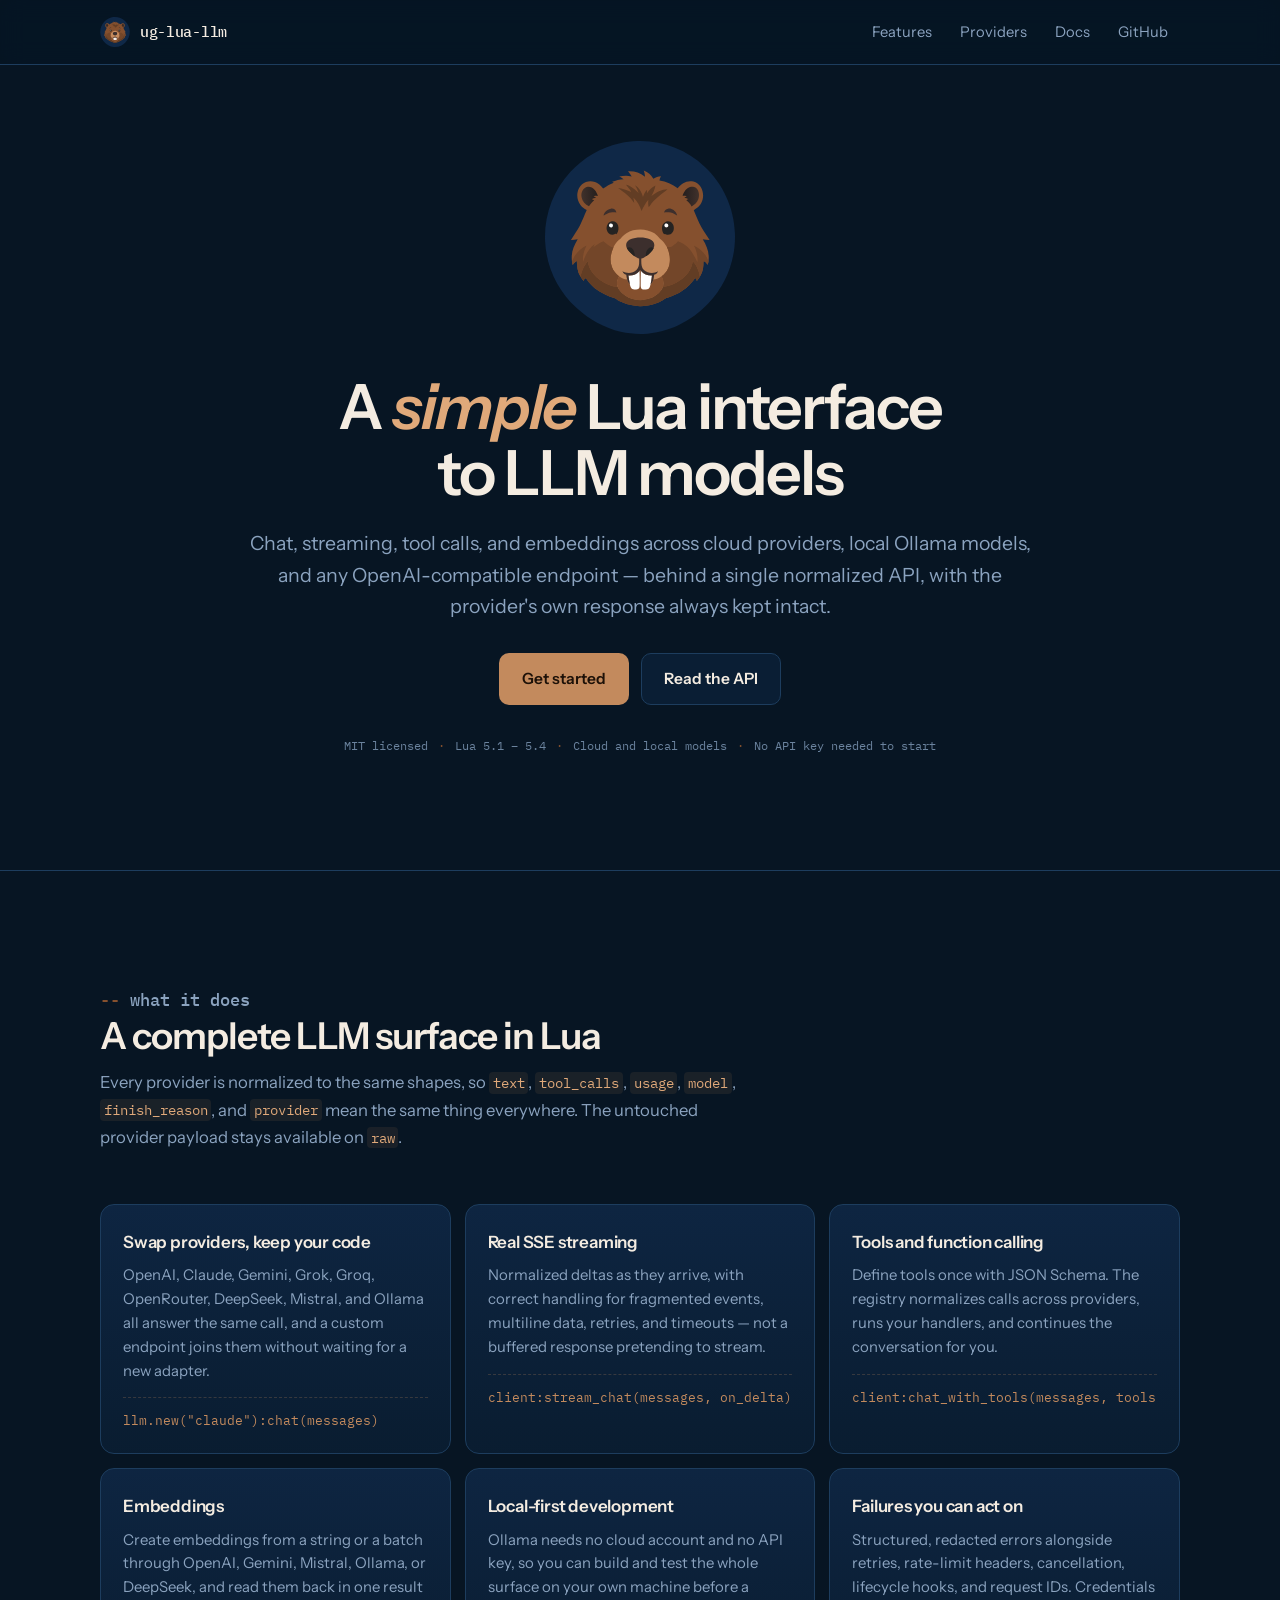
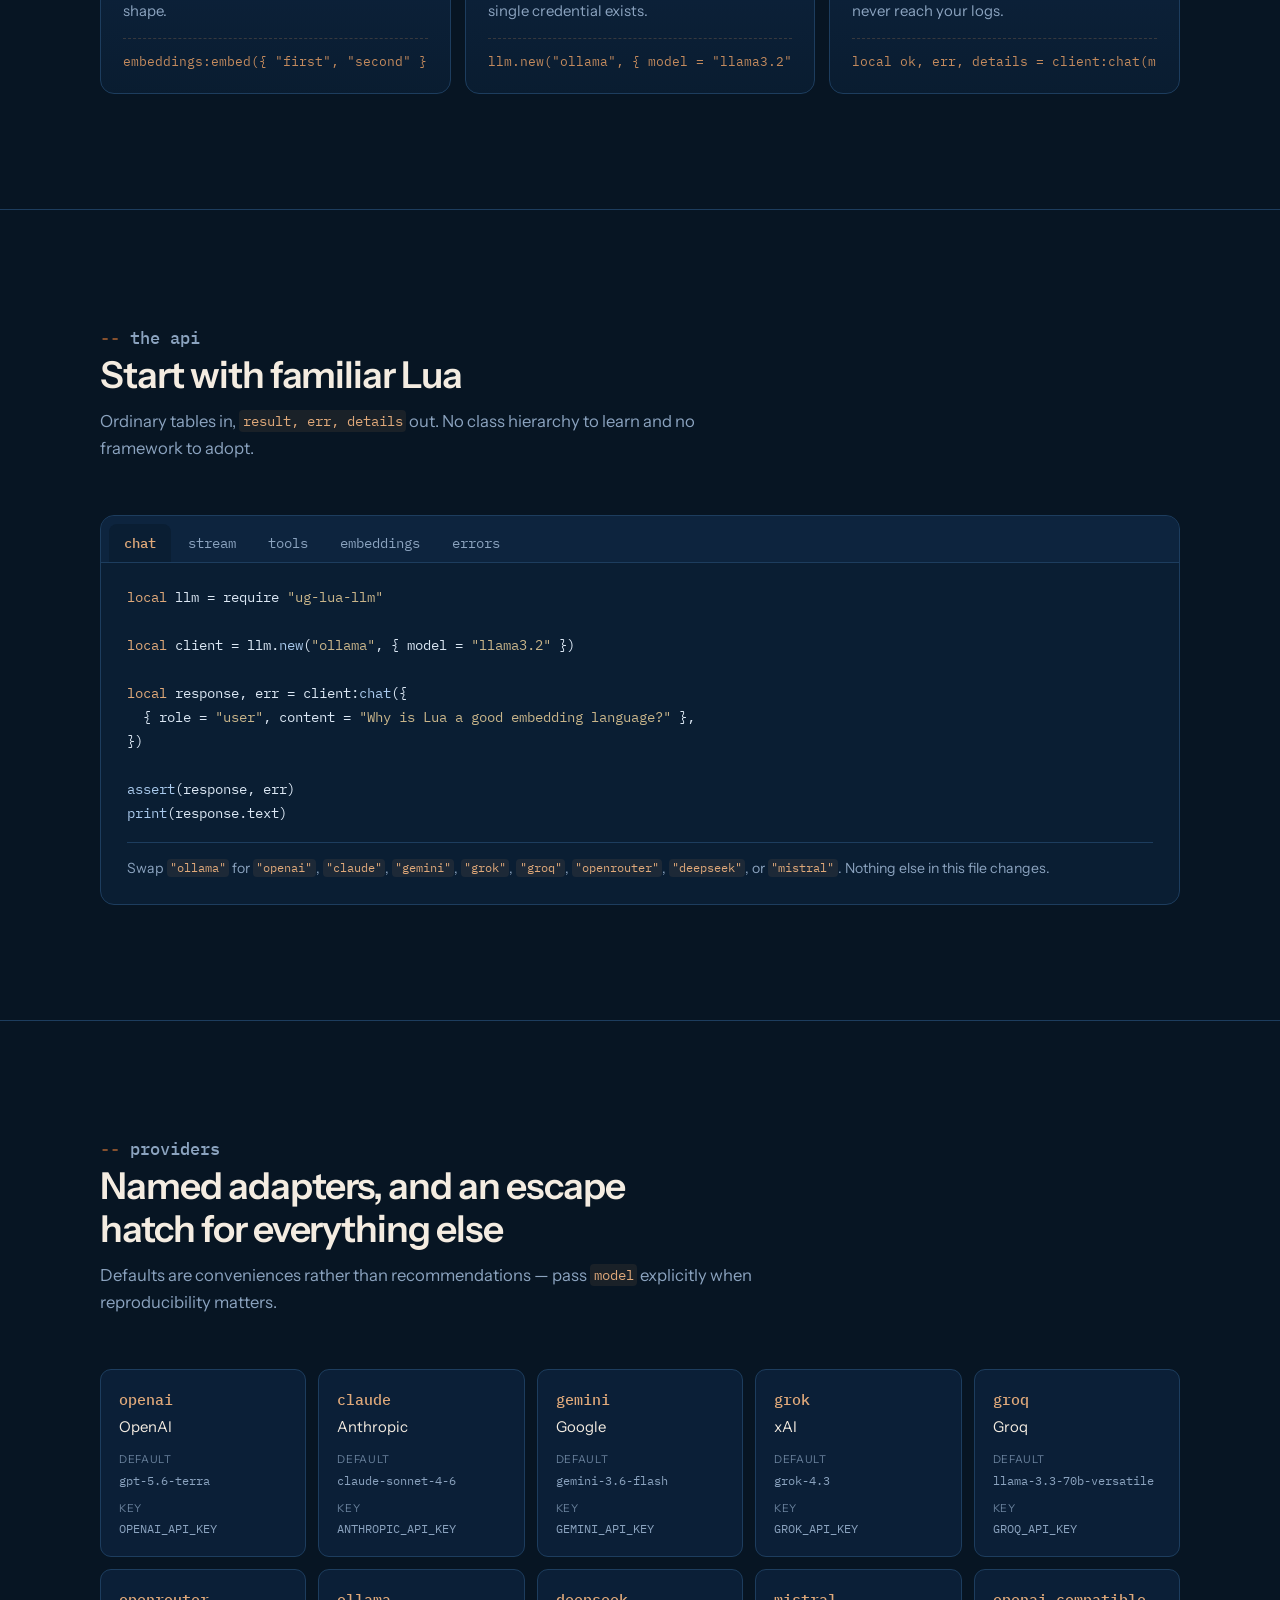
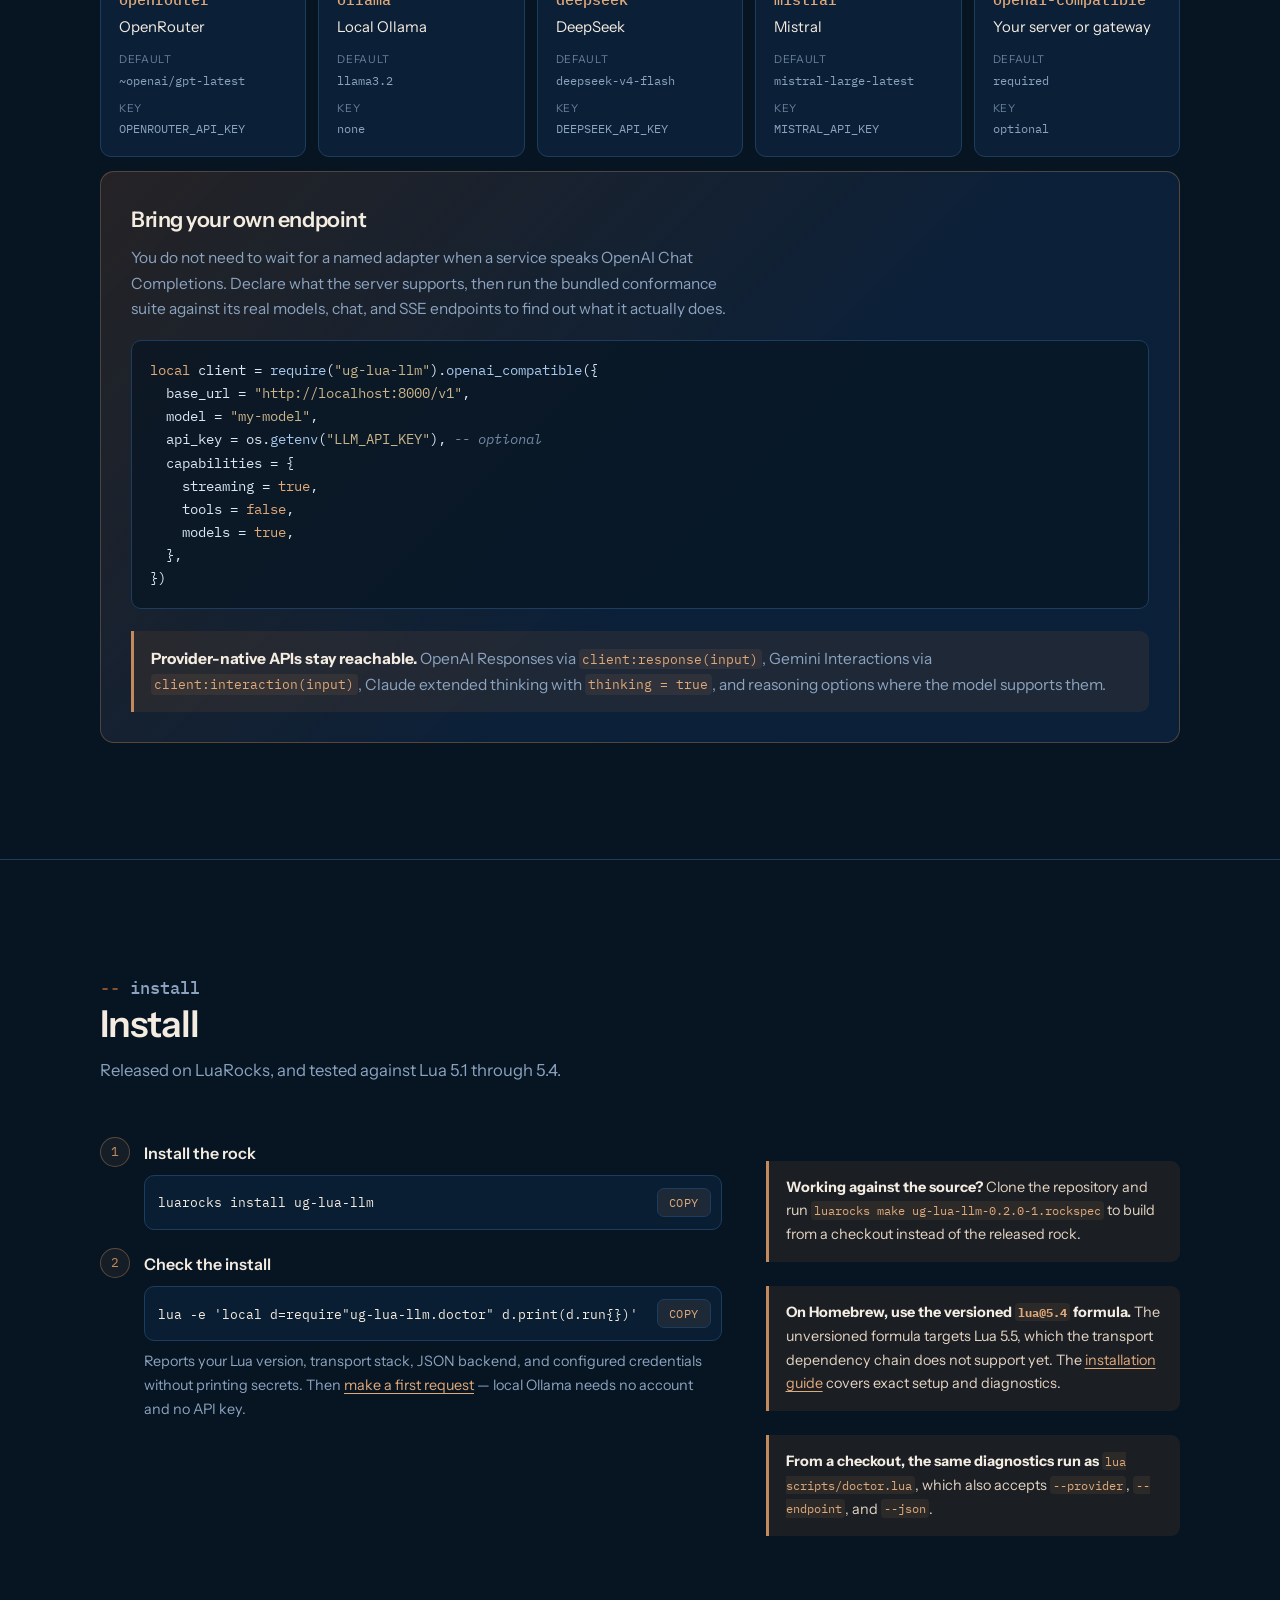
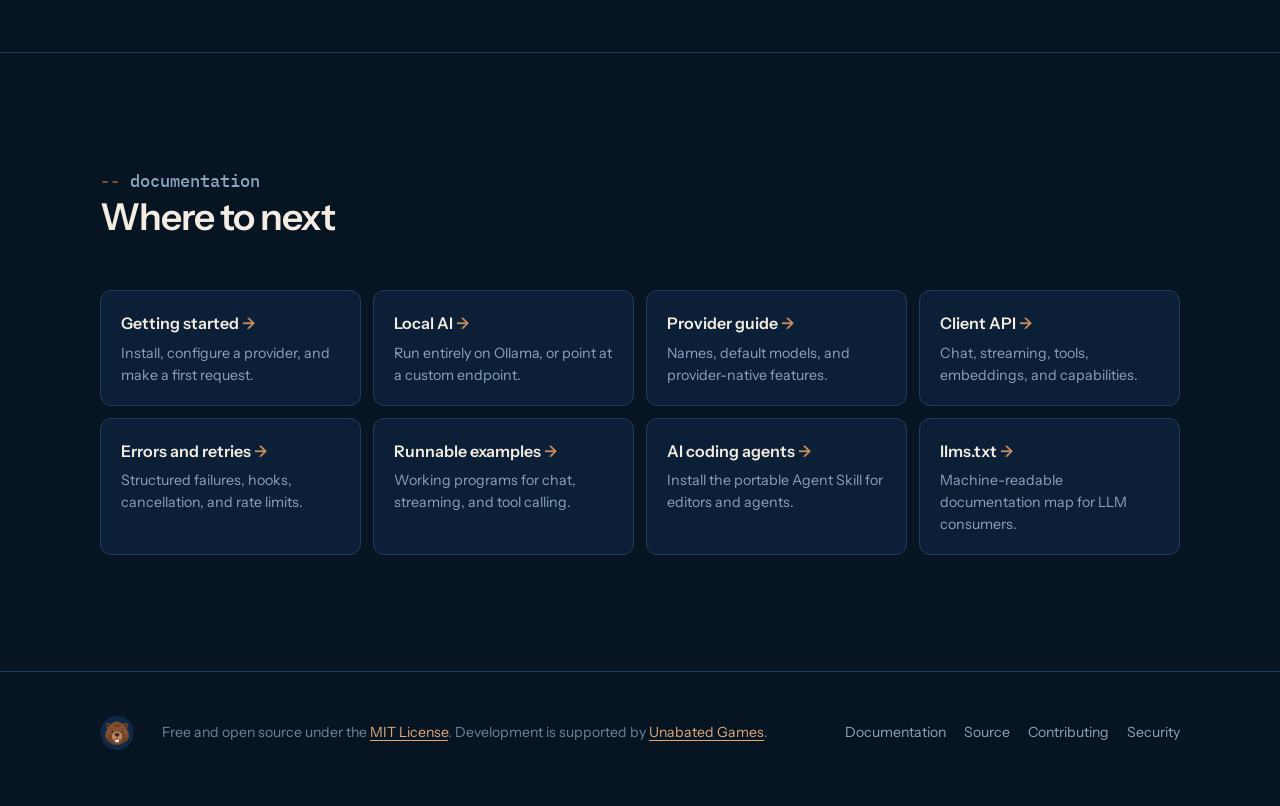
==== site/index.html @ ec4fda40 "Add normalized reasoning control and structured output Two things previously required knowing each p" ====
<!doctype html>
<html lang="en">
  <head>
    <meta charset="utf-8" />
    <meta name="viewport" content="width=device-width, initial-scale=1" />
    <title>ug-lua-llm — a simple Lua interface to LLM models</title>
    <meta
      name="description"
      content="A unified Lua 5.1–5.4 client for cloud LLM APIs, local Ollama models, and any OpenAI-compatible endpoint. Chat, streaming, tools, and embeddings behind one normalized API."
    />
    <meta name="theme-color" content="#071523" />
    <meta name="color-scheme" content="dark" />

    <link rel="icon" href="assets/favicon.svg" type="image/svg+xml" />
    <link rel="alternate icon" href="assets/favicon.ico" sizes="32x32 16x16" />
    <link rel="apple-touch-icon" href="assets/apple-touch-icon.png" />

    <meta property="og:type" content="website" />
    <meta property="og:title" content="ug-lua-llm — a simple Lua interface to LLM models" />
    <meta
      property="og:description"
      content="Chat, streaming, tools, and embeddings across cloud providers, local Ollama, and any OpenAI-compatible endpoint. Lua 5.1–5.4, MIT licensed."
    />
    <meta property="og:url" content="https://unabated-games.github.io/ug-lua-llm/" />
    <meta property="og:image" content="https://unabated-games.github.io/ug-lua-llm/assets/og-image.png" />
    <meta name="twitter:card" content="summary_large_image" />

    <script>
      // The documentation used to live at the site root, where pages were
      // addressed as #/docs/getting-started.md. They now live under /docs/,
      // which is also Docsify's basePath, so the old /docs prefix has to come
      // off the route as it moves. Runs before first paint.
      (function () {
        var hash = location.hash;
        if (hash.slice(0, 2) === "#/") {
          location.replace("docs/" + hash.replace(/^#\/docs\//, "#/"));
        }
      })();
    </script>

    <link rel="preconnect" href="https://fonts.googleapis.com" />
    <link rel="preconnect" href="https://fonts.gstatic.com" crossorigin />
    <link
      rel="stylesheet"
      href="https://fonts.googleapis.com/css2?family=IBM+Plex+Mono:wght@400;500&family=Instrument+Sans:ital,wght@0,400..700;1,400..600&display=swap"
    />
    <link rel="stylesheet" href="assets/base.css" />
    <link rel="stylesheet" href="assets/site.css" />
    <noscript>
      <style>
        .tabs { display: none; }
        .panel[hidden] { display: block; }
        .panel + .panel { border-top: 1px solid var(--line); }
      </style>
    </noscript>
  </head>
  <body>
    <a class="skip" href="#main">Skip to content</a>

    <header class="masthead">
      <div class="shell">
        <a class="wordmark" href="./">
          <img src="assets/llm-beaver.svg" alt="" width="30" height="30" />
          ug-lua-llm
        </a>
        <nav class="topnav" aria-label="Primary">
          <a class="desk-only" href="#capabilities">Features</a>
          <a class="desk-only" href="#providers">Providers</a>
          <a href="docs/#/getting-started">Docs</a>
          <a href="https://github.com/unabated-games/ug-lua-llm">GitHub</a>
        </nav>
      </div>
    </header>

    <main id="main">
      <section class="hero">
        <div class="shell">
          <img
            class="mascot"
            src="assets/llm-beaver.svg"
            alt="The ug-lua-llm beaver mascot"
            width="190"
            height="190"
            fetchpriority="high"
          />

          <h1>A <em>simple</em> Lua interface to LLM models</h1>

          <p class="lede">
            Chat, streaming, tool calls, and embeddings across cloud providers,
            local Ollama models, and any OpenAI-compatible endpoint — behind a
            single normalized API, with the provider's own response always
            kept intact.
          </p>

          <div class="cta-row">
            <a class="btn btn-solid" href="docs/#/getting-started">Get started</a>
            <a class="btn btn-ghost" href="docs/#/reference/client">Read the API</a>
          </div>

          <ul class="badges">
            <li>MIT licensed</li>
            <li>Lua 5.1 – 5.4</li>
            <li>Cloud and local models</li>
            <li>No API key needed to start</li>
          </ul>
        </div>
      </section>

      <section class="bay" id="capabilities">
        <div class="shell">
          <div class="bay-head">
            <p class="eyebrow">what it does</p>
            <h2>A complete LLM surface in Lua</h2>
            <p>
              Every provider is normalized to the same shapes, so
              <code>text</code>, <code>tool_calls</code>, <code>usage</code>,
              <code>model</code>, <code>finish_reason</code>, and
              <code>provider</code> mean the same thing everywhere. The
              untouched provider payload stays available on <code>raw</code>.
            </p>
          </div>

          <div class="caps">
            <article class="cap">
              <h3>Swap providers, keep your code</h3>
              <p>
                OpenAI, Claude, Gemini, Grok, Groq, OpenRouter, DeepSeek,
                Mistral, and Ollama all answer the same call, and a custom
                endpoint joins them without waiting for a new adapter.
              </p>
              <code class="sig">llm.new("claude"):chat(messages)</code>
            </article>

            <article class="cap">
              <h3>Real SSE streaming</h3>
              <p>
                Normalized deltas as they arrive, with correct handling for
                fragmented events, multiline data, retries, and timeouts — not
                a buffered response pretending to stream.
              </p>
              <code class="sig">client:stream_chat(messages, on_delta)</code>
            </article>

            <article class="cap">
              <h3>Tools and function calling</h3>
              <p>
                Define tools once with JSON Schema. The registry normalizes
                calls across providers, runs your handlers, and continues the
                conversation for you.
              </p>
              <code class="sig">client:chat_with_tools(messages, tools)</code>
            </article>

            <article class="cap">
              <h3>Embeddings</h3>
              <p>
                Create embeddings from a string or a batch through OpenAI,
                Gemini, Mistral, Ollama, or DeepSeek, and read them back in one
                result shape.
              </p>
              <code class="sig">embeddings:embed({ "first", "second" })</code>
            </article>

            <article class="cap">
              <h3>Local-first development</h3>
              <p>
                Ollama needs no cloud account and no API key, so you can build
                and test the whole surface on your own machine before a single
                credential exists.
              </p>
              <code class="sig">llm.new("ollama", { model = "llama3.2" })</code>
            </article>

            <article class="cap">
              <h3>Failures you can act on</h3>
              <p>
                Structured, redacted errors alongside retries, rate-limit
                headers, cancellation, lifecycle hooks, and request IDs.
                Credentials never reach your logs.
              </p>
              <code class="sig">local ok, err, details = client:chat(m)</code>
            </article>
          </div>
        </div>
      </section>

      <section class="bay" id="api">
        <div class="shell">
          <div class="bay-head">
            <p class="eyebrow">the api</p>
            <h2>Start with familiar Lua</h2>
            <p>
              Ordinary tables in, <code>result, err, details</code> out. No
              class hierarchy to learn and no framework to adopt.
            </p>
          </div>

          <div class="pane">
            <div class="tabs" role="tablist" aria-label="API examples">
              <button class="tab" role="tab" id="tab-chat" aria-controls="panel-chat" aria-selected="true">chat</button>
              <button class="tab" role="tab" id="tab-stream" aria-controls="panel-stream" aria-selected="false" tabindex="-1">stream</button>
              <button class="tab" role="tab" id="tab-tools" aria-controls="panel-tools" aria-selected="false" tabindex="-1">tools</button>
              <button class="tab" role="tab" id="tab-embed" aria-controls="panel-embed" aria-selected="false" tabindex="-1">embeddings</button>
              <button class="tab" role="tab" id="tab-errors" aria-controls="panel-errors" aria-selected="false" tabindex="-1">errors</button>
            </div>

            <div class="panel" role="tabpanel" id="panel-chat" aria-labelledby="tab-chat" tabindex="0">
<pre data-lua>local llm = require "ug-lua-llm"

local client = llm.new("ollama", { model = "llama3.2" })

local response, err = client:chat({
  { role = "user", content = "Why is Lua a good embedding language?" },
})

assert(response, err)
print(response.text)</pre>
              <p class="panel-note">
                Swap <code>"ollama"</code> for <code>"openai"</code>,
                <code>"claude"</code>, <code>"gemini"</code>,
                <code>"grok"</code>, <code>"groq"</code>,
                <code>"openrouter"</code>, <code>"deepseek"</code>, or
                <code>"mistral"</code>. Nothing else in this file changes.
              </p>
            </div>

            <div class="panel" role="tabpanel" id="panel-stream" aria-labelledby="tab-stream" tabindex="0" hidden>
<pre data-lua>local client = llm.new("claude", {
  api_key = os.getenv("ANTHROPIC_API_KEY"),
})

local ok, err = client:stream_chat(messages, function(delta, full)
  io.write(delta.content or delta.text or "")
  io.flush()
end)</pre>
              <p class="panel-note">
                Deltas normalize <code>content</code>, <code>text</code>,
                <code>tool_calls</code>, <code>finish_reason</code>,
                <code>provider</code>, and <code>raw</code>. Streaming falls
                back to a regular request when a server has no working SSE.
              </p>
            </div>

            <div class="panel" role="tabpanel" id="panel-tools" aria-labelledby="tab-tools" tabindex="0" hidden>
<pre data-lua>local tools = {{
  name = "get_weather",
  description = "Get weather for a location",
  parameters = {
    type = "object",
    properties = { location = { type = "string" } },
    required = { "location" },
  },
}}

local response = assert(client:chat_with_tools(messages, tools))

for _, call in ipairs(llm.Tool.parse_tool_calls(response)) do
  print(call.name, call.arguments.location)
end</pre>
              <p class="panel-note">
                Parsed calls carry <code>{ id, name, arguments, type, raw }</code>.
                Malformed JSON arguments are preserved rather than silently
                discarded, so you can decide what to do about them.
              </p>
            </div>

            <div class="panel" role="tabpanel" id="panel-embed" aria-labelledby="tab-embed" tabindex="0" hidden>
<pre data-lua>local embeddings = llm.Embeddings.new("openai", {
  api_key = os.getenv("OPENAI_API_KEY"),
})

local result = assert(embeddings:embed({ "first", "second" }))</pre>
              <p class="panel-note">
                Available for OpenAI, Gemini, Mistral, Ollama, and DeepSeek.
              </p>
            </div>

            <div class="panel" role="tabpanel" id="panel-errors" aria-labelledby="tab-errors" tabindex="0" hidden>
<pre data-lua>local response, err, details = client:chat(messages)

if not response then
  io.stderr:write(err, "\n")
  print(details.kind, details.status, details.retryable)
end</pre>
              <p class="panel-note">
                <code>details.kind</code> separates validation, transport,
                timeout, serialization, decoding, and HTTP failures.
                Credentials, tokens, and authorization headers are redacted
                before they reach you.
              </p>
            </div>
          </div>
        </div>
      </section>

      <section class="bay" id="providers">
        <div class="shell">
          <div class="bay-head">
            <p class="eyebrow">providers</p>
            <h2>Named adapters, and an escape hatch for everything else</h2>
            <p>
              Defaults are conveniences rather than recommendations — pass
              <code>model</code> explicitly when reproducibility matters.
            </p>
          </div>

          <div class="providers">
            <article class="provider">
              <span class="name">openai</span>
              <span class="service">OpenAI</span>
              <dl>
                <dt>Default</dt><dd>gpt-5.6-terra</dd>
                <dt>Key</dt><dd>OPENAI_API_KEY</dd>
              </dl>
            </article>
            <article class="provider">
              <span class="name">claude</span>
              <span class="service">Anthropic</span>
              <dl>
                <dt>Default</dt><dd>claude-sonnet-4-6</dd>
                <dt>Key</dt><dd>ANTHROPIC_API_KEY</dd>
              </dl>
            </article>
            <article class="provider">
              <span class="name">gemini</span>
              <span class="service">Google</span>
              <dl>
                <dt>Default</dt><dd>gemini-3.6-flash</dd>
                <dt>Key</dt><dd>GEMINI_API_KEY</dd>
              </dl>
            </article>
            <article class="provider">
              <span class="name">grok</span>
              <span class="service">xAI</span>
              <dl>
                <dt>Default</dt><dd>grok-4.3</dd>
                <dt>Key</dt><dd>GROK_API_KEY</dd>
              </dl>
            </article>
            <article class="provider">
              <span class="name">groq</span>
              <span class="service">Groq</span>
              <dl>
                <dt>Default</dt><dd>llama-3.3-70b-versatile</dd>
                <dt>Key</dt><dd>GROQ_API_KEY</dd>
              </dl>
            </article>
            <article class="provider">
              <span class="name">openrouter</span>
              <span class="service">OpenRouter</span>
              <dl>
                <dt>Default</dt><dd>~openai/gpt-latest</dd>
                <dt>Key</dt><dd>OPENROUTER_API_KEY</dd>
              </dl>
            </article>
            <article class="provider">
              <span class="name">ollama</span>
              <span class="service">Local Ollama</span>
              <dl>
                <dt>Default</dt><dd>llama3.2</dd>
                <dt>Key</dt><dd>none</dd>
              </dl>
            </article>
            <article class="provider">
              <span class="name">deepseek</span>
              <span class="service">DeepSeek</span>
              <dl>
                <dt>Default</dt><dd>deepseek-v4-flash</dd>
                <dt>Key</dt><dd>DEEPSEEK_API_KEY</dd>
              </dl>
            </article>
            <article class="provider">
              <span class="name">mistral</span>
              <span class="service">Mistral</span>
              <dl>
                <dt>Default</dt><dd>mistral-large-latest</dd>
                <dt>Key</dt><dd>MISTRAL_API_KEY</dd>
              </dl>
            </article>
            <article class="provider">
              <span class="name">openai-compatible</span>
              <span class="service">Your server or gateway</span>
              <dl>
                <dt>Default</dt><dd>required</dd>
                <dt>Key</dt><dd>optional</dd>
              </dl>
            </article>
          </div>

          <div class="byo">
            <h3>Bring your own endpoint</h3>
            <p>
              You do not need to wait for a named adapter when a service speaks
              OpenAI Chat Completions. Declare what the server supports, then
              run the bundled conformance suite against its real models, chat,
              and SSE endpoints to find out what it actually does.
            </p>
<pre data-lua>local client = require("ug-lua-llm").openai_compatible({
  base_url = "http://localhost:8000/v1",
  model = "my-model",
  api_key = os.getenv("LLM_API_KEY"), -- optional
  capabilities = {
    streaming = true,
    tools = false,
    models = true,
  },
})</pre>
            <p class="note">
              <strong>Provider-native APIs stay reachable.</strong> OpenAI
              Responses via <code>client:response(input)</code>, Gemini
              Interactions via <code>client:interaction(input)</code>, Claude
              extended thinking with <code>thinking = true</code>, and
              reasoning options where the model supports them.
            </p>
          </div>
        </div>
      </section>

      <section class="bay" id="install">
        <div class="shell">
          <div class="bay-head">
            <p class="eyebrow">install</p>
            <h2>Install</h2>
            <p>
              Released on LuaRocks, and tested against Lua 5.1 through 5.4.
            </p>
          </div>

          <div class="install-grid">
            <ol class="steps">
              <li>
                <div>
                  <h3>Install the rock</h3>
                  <div class="copy">
                    <code>luarocks install ug-lua-llm</code>
                    <button type="button" data-copy>Copy</button>
                  </div>
                </div>
              </li>
              <li>
                <div>
                  <h3>Check the install</h3>
                  <div class="copy">
                    <code>lua -e 'local d=require"ug-lua-llm.doctor" d.print(d.run{})'</code>
                    <button type="button" data-copy>Copy</button>
                  </div>
                  <p>
                    Reports your Lua version, transport stack, JSON backend,
                    and configured credentials without printing secrets. Then
                    <a href="docs/#/getting-started">make a first request</a> —
                    local Ollama needs no account and no API key.
                  </p>
                </div>
              </li>
            </ol>

            <div>
              <p class="note">
                <strong>Working against the source?</strong> Clone the
                repository and run
                <code>luarocks make ug-lua-llm-0.2.0-1.rockspec</code> to build
                from a checkout instead of the released rock.
              </p>
              <p class="note">
                <strong>On Homebrew, use the versioned <code>lua@5.4</code>
                formula.</strong> The unversioned formula targets Lua 5.5,
                which the transport dependency chain does not support yet. The
                <a href="docs/#/getting-started">installation guide</a> covers
                exact setup and diagnostics.
              </p>
              <p class="note">
                <strong>From a checkout, the same diagnostics run as</strong>
                <code>lua scripts/doctor.lua</code>, which also accepts
                <code>--provider</code>, <code>--endpoint</code>, and
                <code>--json</code>.
              </p>
            </div>
          </div>
        </div>
      </section>

      <section class="bay" id="docs">
        <div class="shell">
          <div class="bay-head">
            <p class="eyebrow">documentation</p>
            <h2>Where to next</h2>
          </div>

          <div class="links">
            <a class="link-card" href="docs/#/getting-started">
              <strong>Getting started</strong>
              <span>Install, configure a provider, and make a first request.</span>
            </a>
            <a class="link-card" href="docs/#/guides/local-ai">
              <strong>Local AI</strong>
              <span>Run entirely on Ollama, or point at a custom endpoint.</span>
            </a>
            <a class="link-card" href="docs/#/guides/providers">
              <strong>Provider guide</strong>
              <span>Names, default models, and provider-native features.</span>
            </a>
            <a class="link-card" href="docs/#/reference/client">
              <strong>Client API</strong>
              <span>Chat, streaming, tools, embeddings, and capabilities.</span>
            </a>
            <a class="link-card" href="docs/#/reference/errors">
              <strong>Errors and retries</strong>
              <span>Structured failures, hooks, cancellation, and rate limits.</span>
            </a>
            <a class="link-card" href="docs/#/examples">
              <strong>Runnable examples</strong>
              <span>Working programs for chat, streaming, and tool calling.</span>
            </a>
            <a class="link-card" href="docs/#/agents">
              <strong>AI coding agents</strong>
              <span>Install the portable Agent Skill for editors and agents.</span>
            </a>
            <a class="link-card" href="https://github.com/unabated-games/ug-lua-llm/blob/main/llms.txt">
              <strong>llms.txt</strong>
              <span>Machine-readable documentation map for LLM consumers.</span>
            </a>
          </div>
        </div>
      </section>
    </main>

    <footer class="footer">
      <div class="shell">
        <img src="assets/llm-beaver.svg" alt="" width="34" height="34" />
        <p>
          Free and open source under the
          <a href="https://github.com/unabated-games/ug-lua-llm/blob/main/LICENSE">MIT License</a>.
          Development is supported by
          <a href="https://www.unabated-games.com">Unabated Games</a>.
        </p>
        <nav aria-label="Footer">
          <a href="docs/#/getting-started">Documentation</a>
          <a href="https://github.com/unabated-games/ug-lua-llm">Source</a>
          <a href="https://github.com/unabated-games/ug-lua-llm/blob/main/CONTRIBUTING.md">Contributing</a>
          <a href="https://github.com/unabated-games/ug-lua-llm/blob/main/SECURITY.md">Security</a>
        </nav>
      </div>
    </footer>

    <script src="assets/site.js"></script>
  </body>
</html>
---- site/assets/base.css ----
/* Shared foundation for the landing page and the documentation shell:
   design tokens, focus behaviour, and the site header.
   Loaded before assets/site.css and assets/docs.css. */

:root {
  /* Ground is a shade deeper than the logo navy so the mascot roundel
     separates from the page instead of dissolving into it. */
  --night: #071523;
  --deep: #0a1e33;
  --surface: #0f2847; /* the logo navy, used for panels */
  --raised: #143253;
  --line: #1d3d5e;

  --cream: #f4ece1;
  --text: #cfddec;
  --muted: #8ba3bf;
  --dim: #6b839e;

  --tan: #c38a5d; /* mascot muzzle */
  --tan-lift: #e0a97a;
  --fur: #85502e;

  --sans: "Instrument Sans", ui-sans-serif, system-ui, -apple-system,
    "Segoe UI", sans-serif;
  --mono: "IBM Plex Mono", ui-monospace, SFMono-Regular, Menlo, Consolas,
    monospace;
  /* Headings share the body face, separated by weight, size and tracking
     rather than by a second family. Swap this one line to reintroduce a
     distinct display face. */
  --display: var(--sans);

  --gutter: clamp(20px, 5vw, 40px);
  --bay: clamp(64px, 9vw, 116px);
  --measure: 1160px;
  --radius: 14px;
  --masthead-h: 64px;
}

*,
*::before,
*::after {
  box-sizing: border-box;
}

html {
  -webkit-text-size-adjust: 100%;
}

img,
svg {
  max-width: 100%;
}

:focus-visible {
  outline: 2px solid var(--tan-lift);
  outline-offset: 3px;
  border-radius: 4px;
}

.shell {
  width: 100%;
  max-width: var(--measure);
  margin-inline: auto;
  padding-inline: var(--gutter);
}

.skip {
  position: absolute;
  left: -9999px;
  top: 0;
  z-index: 100;
  background: var(--tan);
  color: #22150c;
  font-weight: 600;
  padding: 10px 16px;
  border-radius: 0 0 8px 0;
  text-decoration: none;
}

.skip:focus {
  left: 0;
}

/* ---------------------------------------------------------------- header */

.masthead {
  background: rgba(7, 21, 35, 0.82);
  backdrop-filter: saturate(150%) blur(12px);
  -webkit-backdrop-filter: saturate(150%) blur(12px);
  border-bottom: 1px solid var(--line);
}

.masthead .shell {
  display: flex;
  align-items: center;
  gap: 20px;
  height: var(--masthead-h);
}

.wordmark {
  display: flex;
  align-items: center;
  gap: 10px;
  margin-right: auto;
  /* nowrap text in a shrinkable flex item overflows its box and collides with
     the nav on narrow screens. */
  flex-shrink: 0;
  font-family: var(--mono);
  font-size: 0.95rem;
  font-weight: 500;
  letter-spacing: -0.02em;
  color: var(--cream);
  text-decoration: none;
  white-space: nowrap;
}

.wordmark img {
  display: block;
  width: 30px;
  height: 30px;
}

.topnav {
  display: flex;
  align-items: center;
  gap: 4px;
}

.topnav a {
  padding: 7px 12px;
  border-radius: 8px;
  color: var(--muted);
  font-family: var(--sans);
  font-size: 0.92rem;
  text-decoration: none;
  white-space: nowrap;
}

.topnav a:hover {
  background: rgba(195, 138, 93, 0.11);
  color: var(--cream);
}

@media (max-width: 620px) {
  .topnav .desk-only {
    display: none;
  }
}

@media (prefers-reduced-motion: reduce) {
  *,
  *::before,
  *::after {
    animation-duration: 0.001ms !important;
    animation-iteration-count: 1 !important;
    transition-duration: 0.001ms !important;
    scroll-behavior: auto !important;
  }
}
---- site/assets/site.css ----
/* ug-lua-llm landing page. Requires assets/base.css for tokens and header. */

html {
  scroll-behavior: smooth;
  scroll-padding-top: 84px;
}

body {
  margin: 0;
  background: var(--night);
  color: var(--text);
  font-family: var(--sans);
  font-size: 17px;
  line-height: 1.65;
  -webkit-font-smoothing: antialiased;
  text-rendering: optimizeLegibility;
}

img,
svg {
  display: block;
}

a {
  color: var(--tan-lift);
  text-underline-offset: 3px;
  text-decoration-thickness: 1px;
}

a:hover {
  color: var(--cream);
}

.masthead {
  position: sticky;
  top: 0;
  z-index: 40;
}

/* Inline code inside prose sections. */
.bay-head code,
.note code,
.panel-note code {
  font-family: var(--mono);
  font-size: 0.86em;
  color: var(--tan-lift);
  background: rgba(195, 138, 93, 0.1);
  border-radius: 4px;
  padding: 0.1em 0.26em;
}

/* --------------------------------------------------------------- eyebrow */

/* Section labels are written as Lua comments: this is a Lua library, so the
   comment syntax is the honest label form rather than a generic kicker. */
.eyebrow {
  font-family: var(--mono);
  font-size: 0.82rem;
  font-weight: 500;
  color: var(--tan);
  margin: 0 0 14px;
  letter-spacing: 0;
}

.eyebrow::before {
  content: "-- ";
  color: var(--fur);
}

/* ------------------------------------------------------------------- hero */

.hero {
  position: relative;
  overflow: hidden;
  padding: clamp(40px, 7vw, 76px) 0 var(--bay);
  text-align: center;
  border-bottom: 1px solid var(--line);
}

.mascot {
  width: clamp(132px, 21vw, 190px);
  height: auto;
  margin: 0 auto clamp(28px, 4vw, 40px);
}

.hero h1 {
  font-family: var(--display);
  font-weight: 600;
  font-size: clamp(2.35rem, 5.9vw, 3.9rem);
  line-height: 1.06;
  letter-spacing: -0.034em;
  color: var(--cream);
  margin: 0 auto 22px;
  max-width: 22ch;
  text-wrap: balance;
}

.hero h1 em {
  font-style: italic;
  color: var(--tan-lift);
}

.lede {
  max-width: 62ch;
  margin: 0 auto 30px;
  font-size: clamp(1.03rem, 1.9vw, 1.22rem);
  line-height: 1.62;
  color: var(--muted);
  text-wrap: pretty;
}

.cta-row {
  display: flex;
  flex-wrap: wrap;
  justify-content: center;
  gap: 12px;
  margin-bottom: 30px;
}

.btn {
  display: inline-flex;
  align-items: center;
  gap: 8px;
  padding: 12px 22px;
  border-radius: 10px;
  border: 1px solid transparent;
  font-family: var(--sans);
  font-size: 0.97rem;
  font-weight: 600;
  text-decoration: none;
  transition: background 0.15s ease, border-color 0.15s ease, color 0.15s ease;
}

.btn-solid {
  background: var(--tan);
  color: #1d1108;
}

.btn-solid:hover {
  background: var(--tan-lift);
  color: #1d1108;
}

.btn-ghost {
  border-color: var(--line);
  color: var(--cream);
  background: rgba(15, 40, 71, 0.5);
}

.btn-ghost:hover {
  border-color: var(--tan);
  background: rgba(15, 40, 71, 0.9);
  color: var(--cream);
}

.badges {
  display: flex;
  flex-wrap: wrap;
  justify-content: center;
  gap: 8px 10px;
  margin: 0;
  padding: 0;
  list-style: none;
  font-family: var(--mono);
  font-size: 0.78rem;
  color: var(--dim);
}

.badges li + li::before {
  content: "·";
  margin-right: 10px;
  color: var(--fur);
}

/* -------------------------------------------------------------- sections */

.bay {
  padding: var(--bay) 0;
  border-bottom: 1px solid var(--line);
}

.bay-head {
  max-width: 60ch;
  margin-bottom: clamp(32px, 4.5vw, 52px);
}

.bay-head h2 {
  font-family: var(--display);
  font-weight: 600;
  font-size: clamp(1.72rem, 3.4vw, 2.32rem);
  line-height: 1.16;
  letter-spacing: -0.028em;
  color: var(--cream);
  margin: 0 0 12px;
  text-wrap: balance;
}

.bay-head p {
  margin: 0;
  color: var(--muted);
  font-size: 1.04rem;
  text-wrap: pretty;
}

/* ---------------------------------------------------------- capabilities */

.caps {
  display: grid;
  grid-template-columns: repeat(auto-fit, minmax(288px, 1fr));
  gap: 14px;
}

.cap {
  background: linear-gradient(180deg, rgba(15, 40, 71, 0.85), rgba(10, 30, 51, 0.85));
  border: 1px solid var(--line);
  border-radius: var(--radius);
  padding: 24px 22px 22px;
  transition: border-color 0.18s ease, transform 0.18s ease;
}

.cap:hover {
  border-color: rgba(195, 138, 93, 0.42);
  transform: translateY(-2px);
}

.cap h3 {
  font-family: var(--sans);
  font-size: 1.06rem;
  font-weight: 600;
  color: var(--cream);
  margin: 0 0 8px;
  letter-spacing: -0.012em;
}

.cap p {
  margin: 0;
  font-size: 0.93rem;
  line-height: 1.6;
  color: var(--muted);
}

.cap .sig {
  display: block;
  margin-top: 14px;
  padding-top: 13px;
  border-top: 1px dashed rgba(195, 138, 93, 0.24);
  font-family: var(--mono);
  font-size: 0.8rem;
  line-height: 1.5;
  color: var(--tan);
  overflow-x: auto;
  white-space: nowrap;
  scrollbar-width: none;
}

.cap .sig::-webkit-scrollbar {
  display: none;
}

/* -------------------------------------------------------------- code pane */

.pane {
  border: 1px solid var(--line);
  border-radius: var(--radius);
  background: var(--deep);
  overflow: hidden;
}

.tabs {
  display: flex;
  gap: 2px;
  padding: 8px 8px 0;
  background: rgba(15, 40, 71, 0.6);
  border-bottom: 1px solid var(--line);
  overflow-x: auto;
  scrollbar-width: none;
}

.tabs::-webkit-scrollbar {
  display: none;
}

.tab {
  appearance: none;
  border: 0;
  background: transparent;
  color: var(--muted);
  font-family: var(--mono);
  font-size: 0.85rem;
  padding: 10px 15px;
  border-radius: 8px 8px 0 0;
  cursor: pointer;
  white-space: nowrap;
  transition: background 0.15s ease, color 0.15s ease;
}

.tab:hover {
  color: var(--cream);
  background: rgba(195, 138, 93, 0.09);
}

.tab[aria-selected="true"] {
  background: var(--deep);
  color: var(--tan-lift);
  font-weight: 500;
}

.panel {
  margin: 0;
  padding: 22px clamp(18px, 3vw, 26px) 24px;
  overflow-x: auto;
}

.panel[hidden] {
  display: none;
}

.panel pre {
  margin: 0;
  font-family: var(--mono);
  font-size: 0.875rem;
  line-height: 1.72;
  color: #dbe7f4;
  tab-size: 2;
}

.panel-note {
  margin: 16px 0 0;
  padding-top: 14px;
  border-top: 1px solid var(--line);
  font-size: 0.88rem;
  color: var(--muted);
}

/* Lua tokens. */
.t-com { color: #6f88a4; font-style: italic; }
.t-str { color: #c9b58a; }
.t-key { color: var(--tan-lift); }
.t-num { color: #9ec7a4; }
.t-fn  { color: #a9c9ec; }

/* --------------------------------------------------------------- copy box */

.copy {
  display: flex;
  align-items: center;
  gap: 9px;
  background: var(--deep);
  border: 1px solid var(--line);
  border-radius: 10px;
  padding: 12px 10px 12px 13px;
}

.copy code {
  flex: 1;
  min-width: 0;
  overflow-x: auto;
  white-space: nowrap;
  font-family: var(--mono);
  font-size: 0.79rem;
  color: var(--cream);
  scrollbar-width: none;
}

.copy code::-webkit-scrollbar {
  display: none;
}

.copy button {
  flex: none;
  appearance: none;
  border: 1px solid var(--line);
  background: rgba(195, 138, 93, 0.1);
  color: var(--tan-lift);
  font-family: var(--mono);
  font-size: 0.74rem;
  letter-spacing: 0.04em;
  text-transform: uppercase;
  padding: 6px 11px;
  border-radius: 7px;
  cursor: pointer;
  transition: background 0.15s ease, color 0.15s ease;
}

.copy button:hover {
  background: var(--tan);
  color: #1d1108;
}

/* -------------------------------------------------------------- providers */

/* A 200px floor yields five columns at full width, which keeps the provider
   cards compact and the rows evenly filled at the current adapter count. */
.providers {
  display: grid;
  grid-template-columns: repeat(auto-fit, minmax(200px, 1fr));
  gap: 12px;
}

.provider {
  background: rgba(15, 40, 71, 0.55);
  border: 1px solid var(--line);
  border-radius: 11px;
  padding: 17px 18px;
}

.provider .name {
  display: block;
  font-family: var(--mono);
  font-size: 0.95rem;
  font-weight: 500;
  color: var(--tan-lift);
  margin-bottom: 3px;
}

.provider .service {
  display: block;
  font-size: 0.93rem;
  color: var(--cream);
  margin-bottom: 12px;
}

/* Labels sit above their values: a side-by-side pair leaves roughly 115px for
   the value, and the longest key (ANTHROPIC_API_KEY) needs about 127px, so it
   would break mid-identifier. */
.provider dl {
  margin: 0;
}

.provider dt {
  margin-bottom: 1px;
  color: var(--dim);
  font-size: 0.67rem;
  letter-spacing: 0.06em;
  text-transform: uppercase;
}

.provider dd {
  margin: 0 0 9px;
  font-family: var(--mono);
  font-size: 0.78rem;
  color: var(--muted);
  overflow-wrap: break-word;
}

.provider dd:last-child {
  margin-bottom: 0;
}

.byo {
  margin-top: 14px;
  background: linear-gradient(
    135deg,
    rgba(133, 80, 46, 0.24),
    rgba(15, 40, 71, 0.6) 58%
  );
  border: 1px solid rgba(195, 138, 93, 0.34);
  border-radius: var(--radius);
  padding: clamp(22px, 3vw, 30px);
}

.byo h3 {
  font-family: var(--display);
  font-weight: 600;
  font-size: 1.34rem;
  letter-spacing: -0.022em;
  color: var(--cream);
  margin: 0 0 8px;
}

.byo p {
  margin: 0 0 18px;
  max-width: 62ch;
  color: var(--muted);
  font-size: 0.97rem;
}

/* `.byo p` outranks `.note` on specificity, so the callout has to opt back out
   of the prose measure explicitly. */
.byo .note {
  max-width: none;
  margin: 22px 0 0;
}

.byo pre {
  margin: 0;
  padding: 18px;
  background: rgba(7, 21, 35, 0.7);
  border: 1px solid var(--line);
  border-radius: 10px;
  overflow-x: auto;
  font-family: var(--mono);
  font-size: 0.85rem;
  line-height: 1.7;
  color: #dbe7f4;
}

/* ---------------------------------------------------------------- install */

/* The steps column carries the longest command, so it gets the wider share. */
.install-grid {
  display: grid;
  grid-template-columns: minmax(0, 1.2fr) minmax(0, 0.8fr);
  gap: clamp(24px, 4vw, 44px);
  align-items: start;
}

.steps {
  margin: 0;
  padding: 0;
  list-style: none;
  counter-reset: step;
  display: grid;
  gap: 18px;
}

.steps li {
  counter-increment: step;
  display: grid;
  grid-template-columns: 30px minmax(0, 1fr);
  gap: 14px;
  align-items: start;
}

/* Grid children default to min-width:auto, which lets the nowrap command
   inside .copy push the box out over the next column. */
.steps li > div {
  min-width: 0;
}

/* Install genuinely is an ordered sequence, so the numbers carry information. */
.steps li::before {
  content: counter(step);
  display: grid;
  place-items: center;
  width: 30px;
  height: 30px;
  border-radius: 50%;
  border: 1px solid rgba(195, 138, 93, 0.4);
  background: rgba(195, 138, 93, 0.08);
  color: var(--tan);
  font-family: var(--mono);
  font-size: 0.83rem;
}

.steps h3 {
  font-family: var(--sans);
  font-size: 1rem;
  font-weight: 600;
  color: var(--cream);
  margin: 3px 0 9px;
}

.steps p {
  margin: 9px 0 0;
  font-size: 0.9rem;
  color: var(--muted);
}

.note {
  margin: 24px 0 0;
  padding: 15px 17px;
  background: rgba(133, 80, 46, 0.16);
  border-left: 3px solid var(--tan);
  border-radius: 0 9px 9px 0;
  font-size: 0.9rem;
  color: #e4d3c1;
}

.note strong {
  color: var(--cream);
}

/* ------------------------------------------------------------- next steps */

.links {
  display: grid;
  grid-template-columns: repeat(auto-fit, minmax(258px, 1fr));
  gap: 12px;
}

.link-card {
  display: block;
  background: rgba(15, 40, 71, 0.55);
  border: 1px solid var(--line);
  border-radius: 11px;
  padding: 19px 20px;
  text-decoration: none;
  transition: border-color 0.18s ease, background 0.18s ease;
}

.link-card:hover {
  border-color: rgba(195, 138, 93, 0.45);
  background: rgba(15, 40, 71, 0.85);
}

.link-card strong {
  display: block;
  color: var(--cream);
  font-size: 1rem;
  font-weight: 600;
  margin-bottom: 5px;
}

/* On the title, not the card, so the arrow cannot fall onto a line of its own. */
.link-card strong::after {
  content: " →";
  color: var(--tan);
}

.link-card span {
  display: block;
  color: var(--muted);
  font-size: 0.89rem;
  line-height: 1.55;
}

/* ---------------------------------------------------------------- footer */

.footer {
  padding: 44px 0 56px;
}

.footer .shell {
  display: flex;
  flex-wrap: wrap;
  gap: 18px 28px;
  align-items: center;
}

.footer img {
  width: 34px;
  height: 34px;
}

.footer p {
  margin: 0;
  margin-right: auto;
  font-size: 0.88rem;
  color: var(--dim);
}

.footer nav {
  display: flex;
  flex-wrap: wrap;
  gap: 18px;
  font-size: 0.88rem;
}

.footer nav a {
  color: var(--muted);
  text-decoration: none;
}

.footer nav a:hover {
  color: var(--tan-lift);
}

/* ------------------------------------------------------------ responsive */

@media (max-width: 860px) {
  .install-grid {
    grid-template-columns: 1fr;
  }
}

@media (max-width: 620px) {
  body {
    font-size: 16px;
  }

  .cta-row .btn {
    flex: 1 1 auto;
    justify-content: center;
  }

  /* The badge list wraps on narrow screens, and a separator that lands at the
     start of a line reads as a typo. Space them instead. */
  .badges {
    gap: 4px 16px;
  }

  .badges li + li::before {
    content: none;
  }

  .panel pre,
  .byo pre {
    font-size: 0.8rem;
  }
}

@media (prefers-reduced-motion: reduce) {
  html {
    scroll-behavior: auto;
  }
}
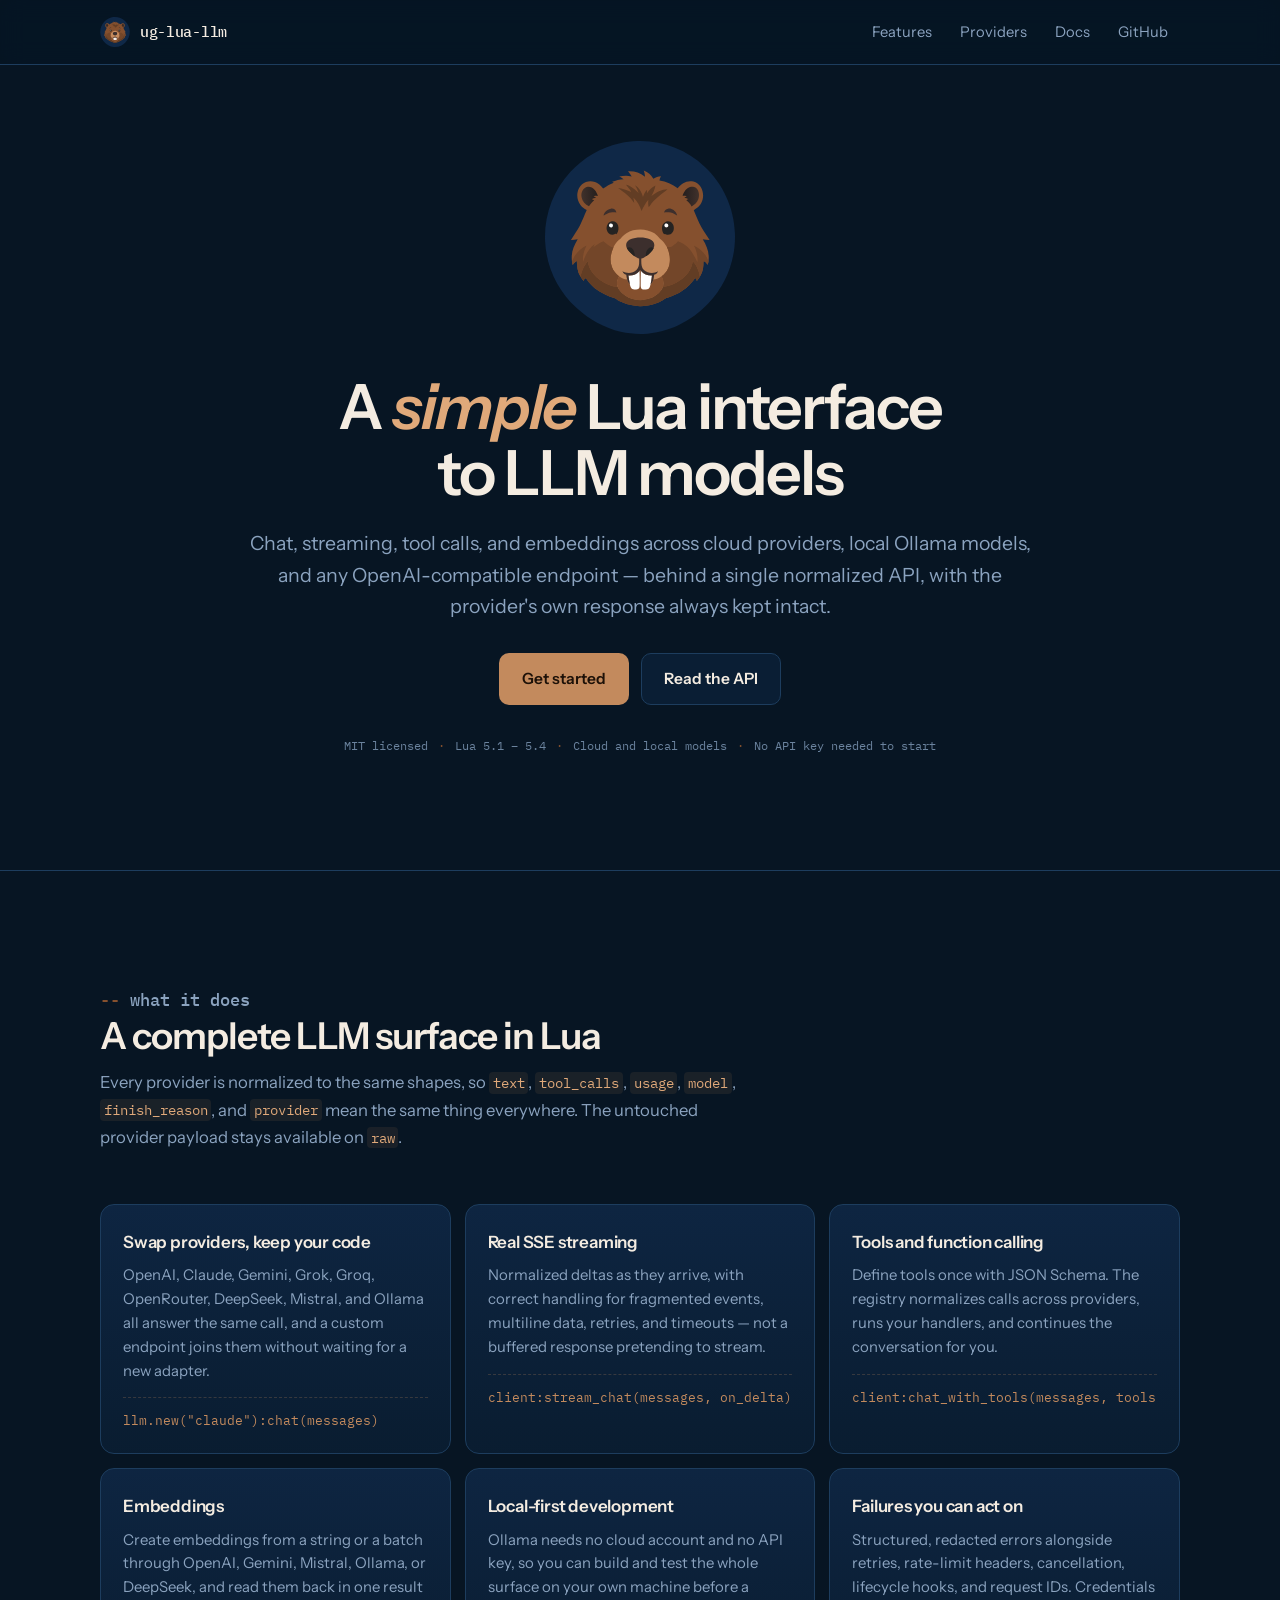
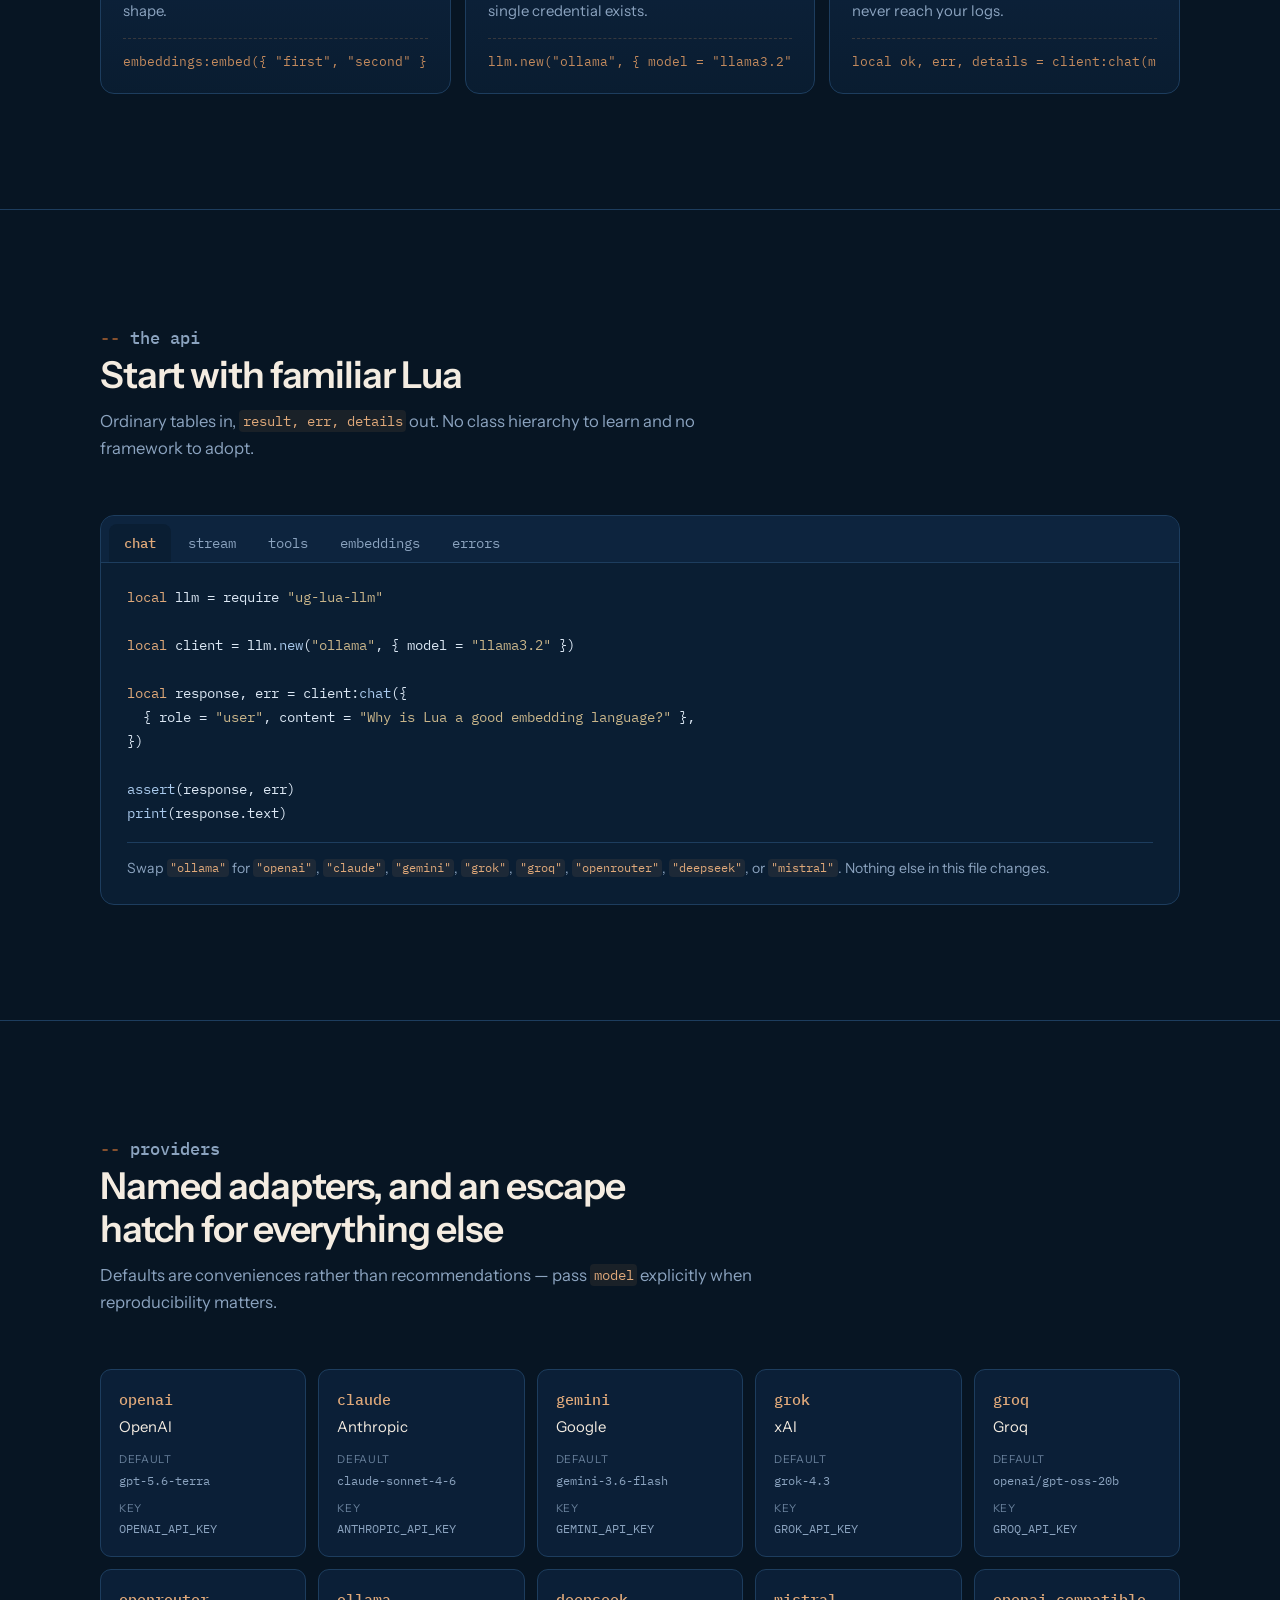
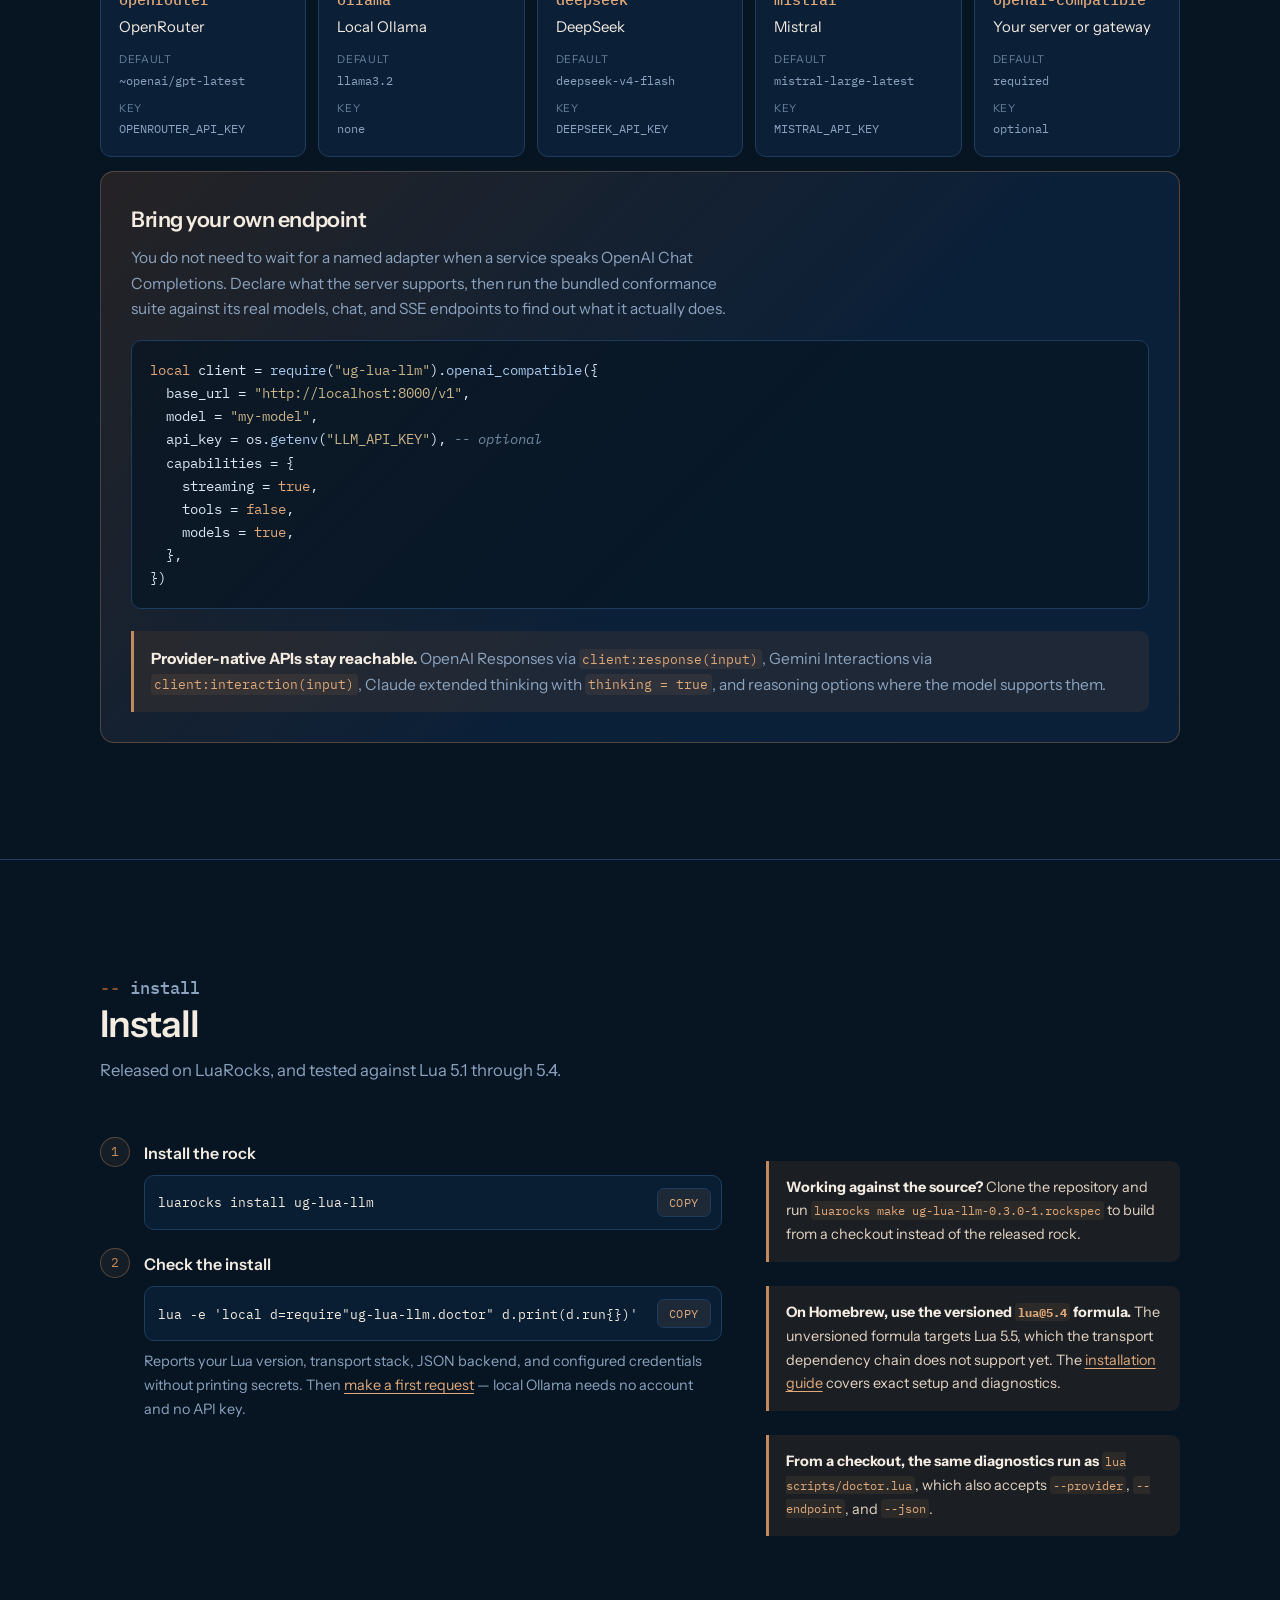
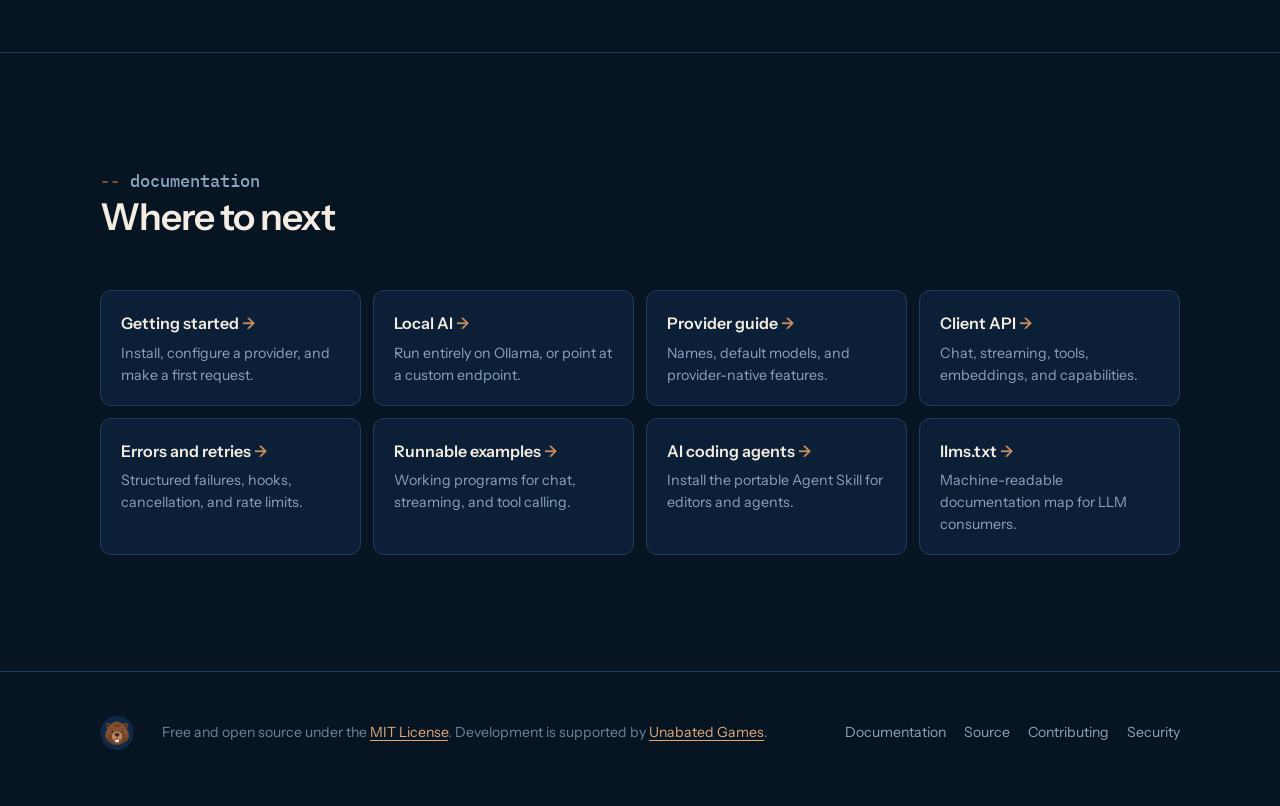
==== commit 0a02f763: "Fix defects found porting the library to another runtime A team reimplementing the library line by l" ====
--- a/site/index.html
+++ b/site/index.html
@@ -342,7 +342,7 @@
               <span class="name">groq</span>
               <span class="service">Groq</span>
               <dl>
-                <dt>Default</dt><dd>llama-3.3-70b-versatile</dd>
+                <dt>Default</dt><dd>openai/gpt-oss-20b</dd>
                 <dt>Key</dt><dd>GROQ_API_KEY</dd>
               </dl>
             </article>
@@ -459,7 +459,7 @@
               <p class="note">
                 <strong>Working against the source?</strong> Clone the
                 repository and run
-                <code>luarocks make ug-lua-llm-0.2.0-1.rockspec</code> to build
+                <code>luarocks make ug-lua-llm-0.3.0-1.rockspec</code> to build
                 from a checkout instead of the released rock.
               </p>
               <p class="note">
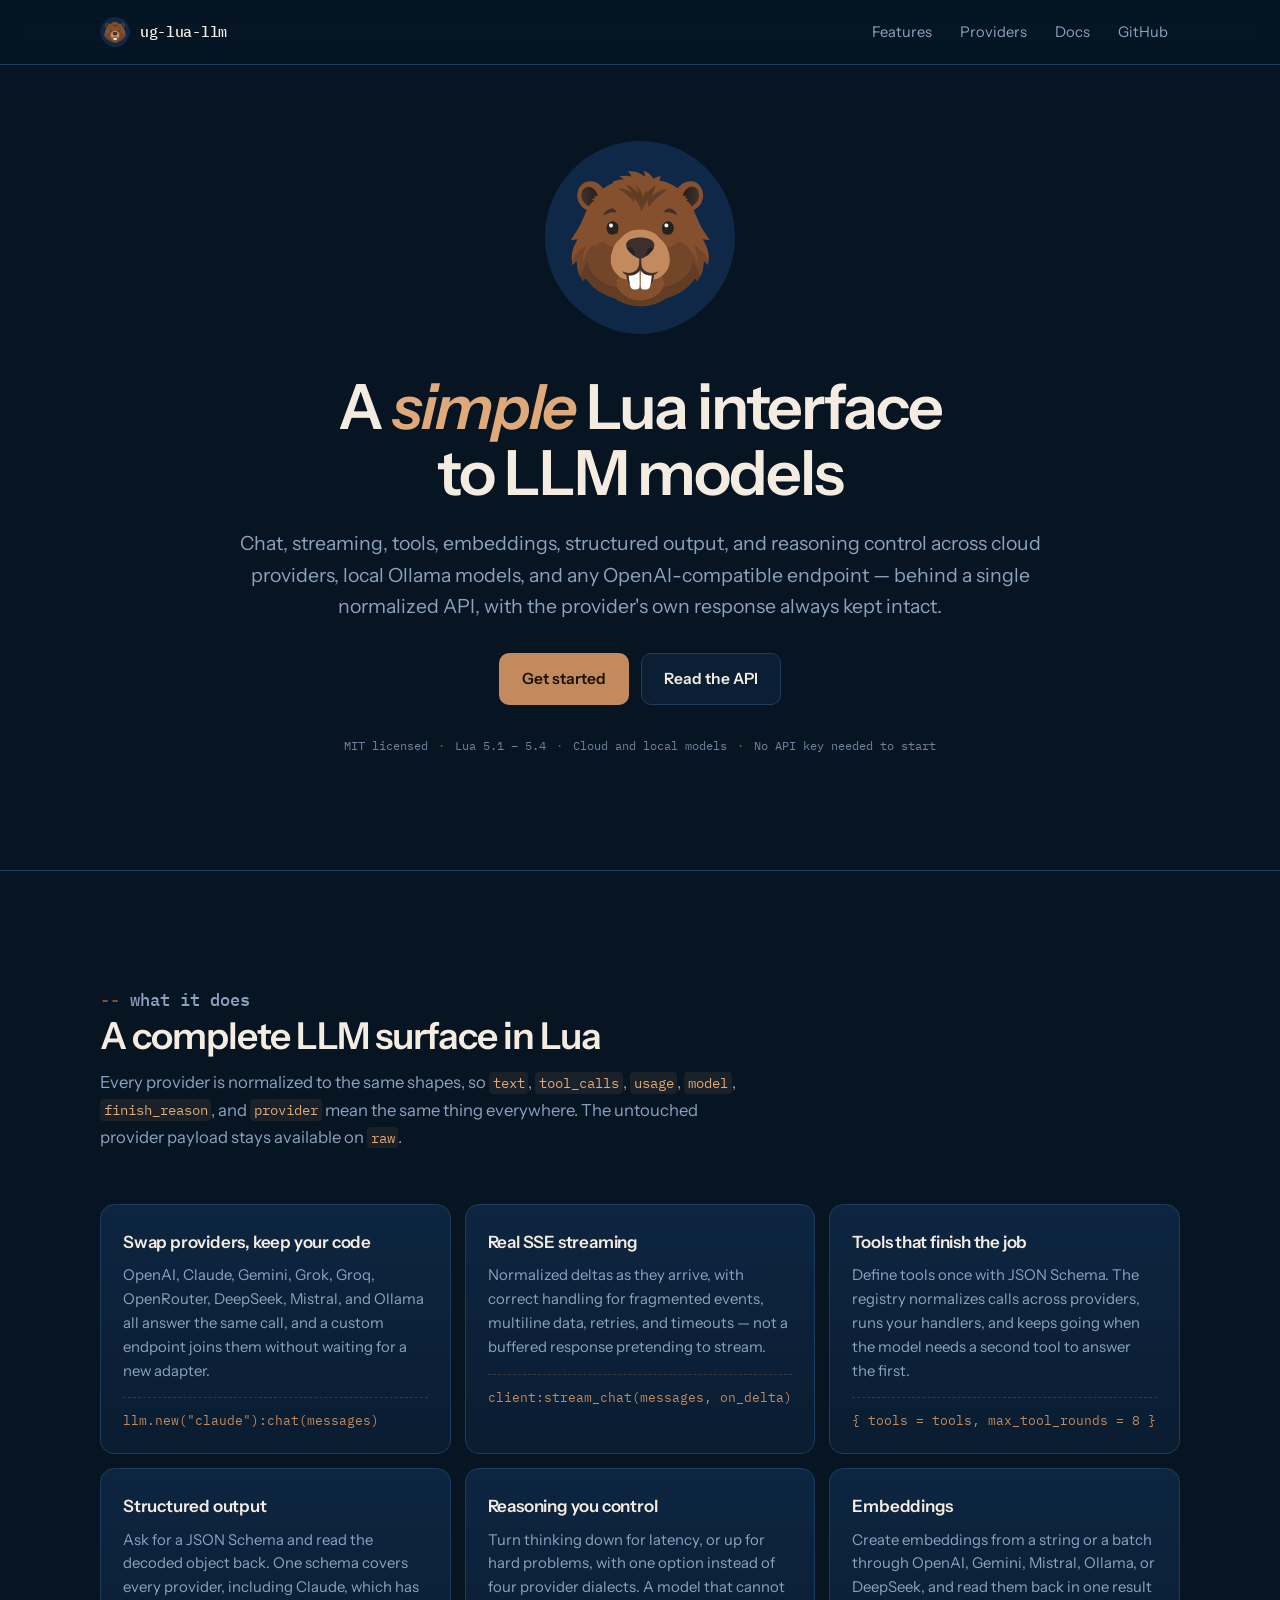
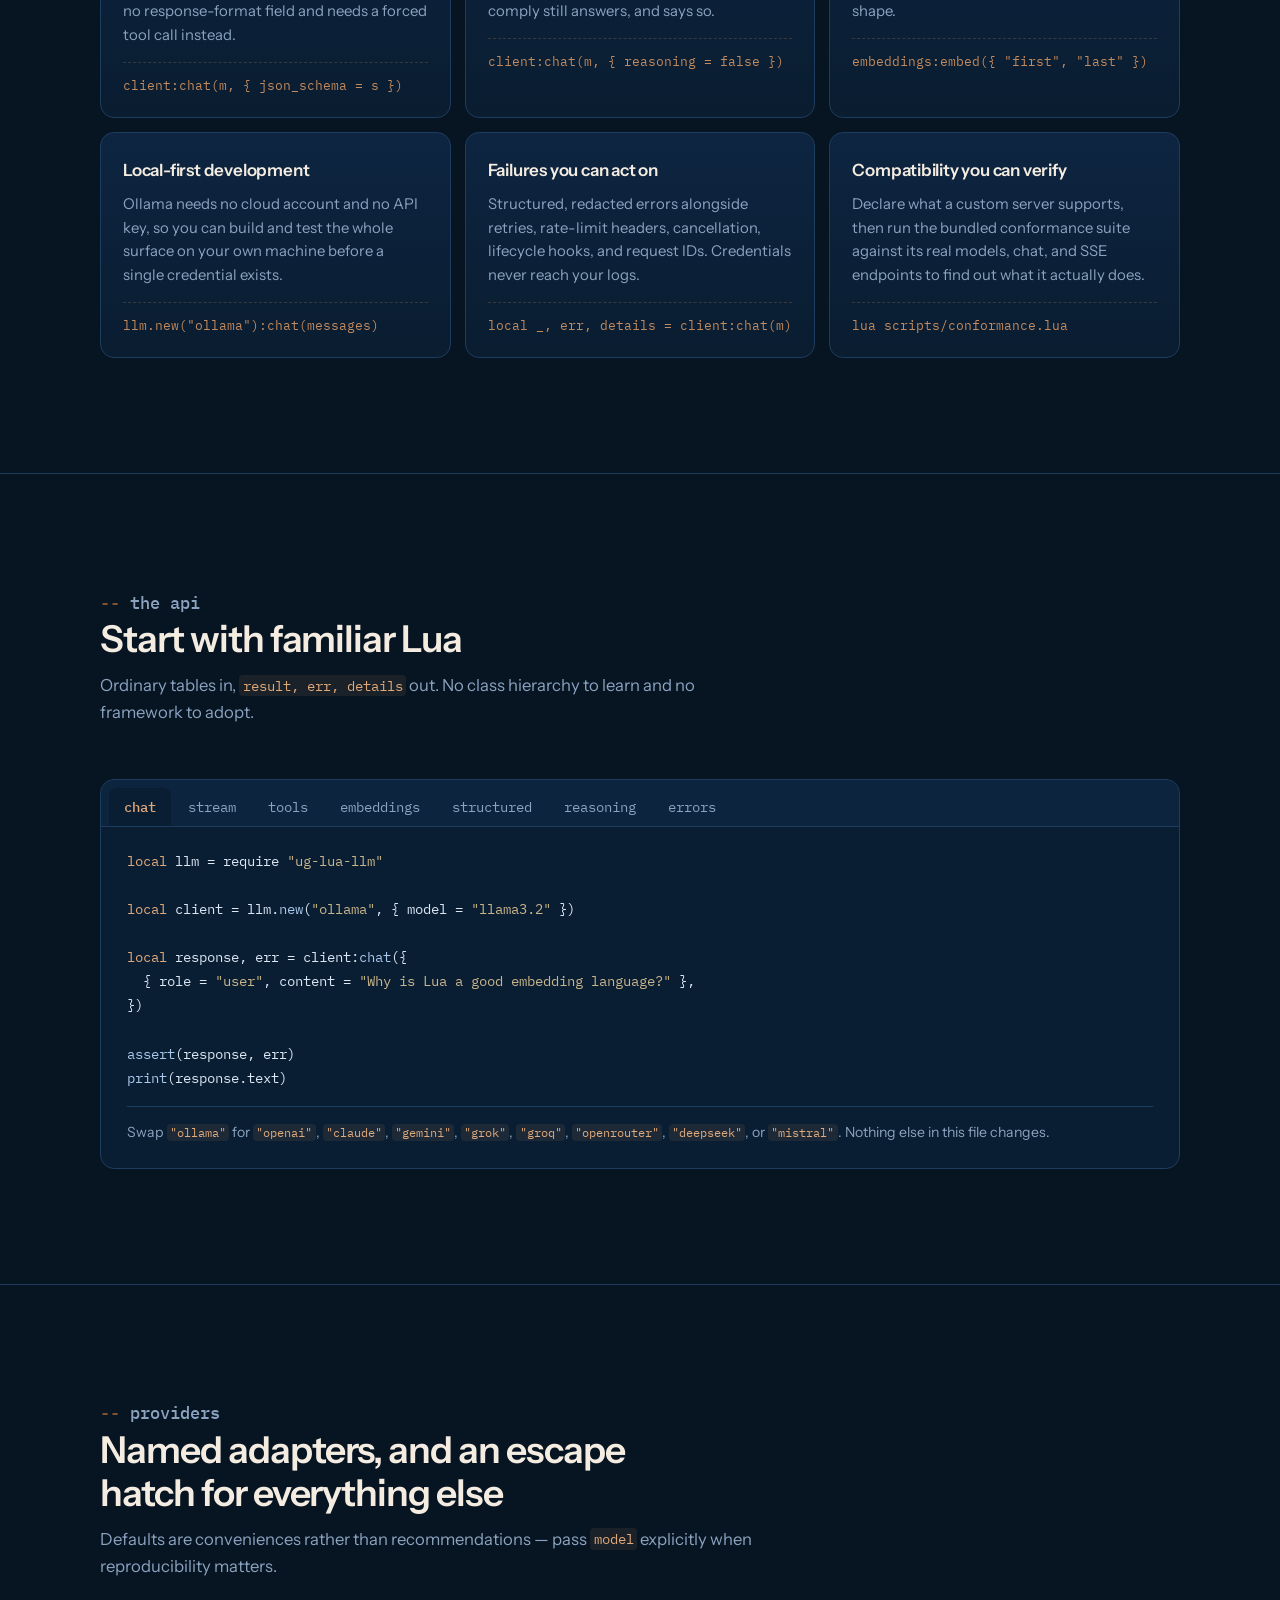
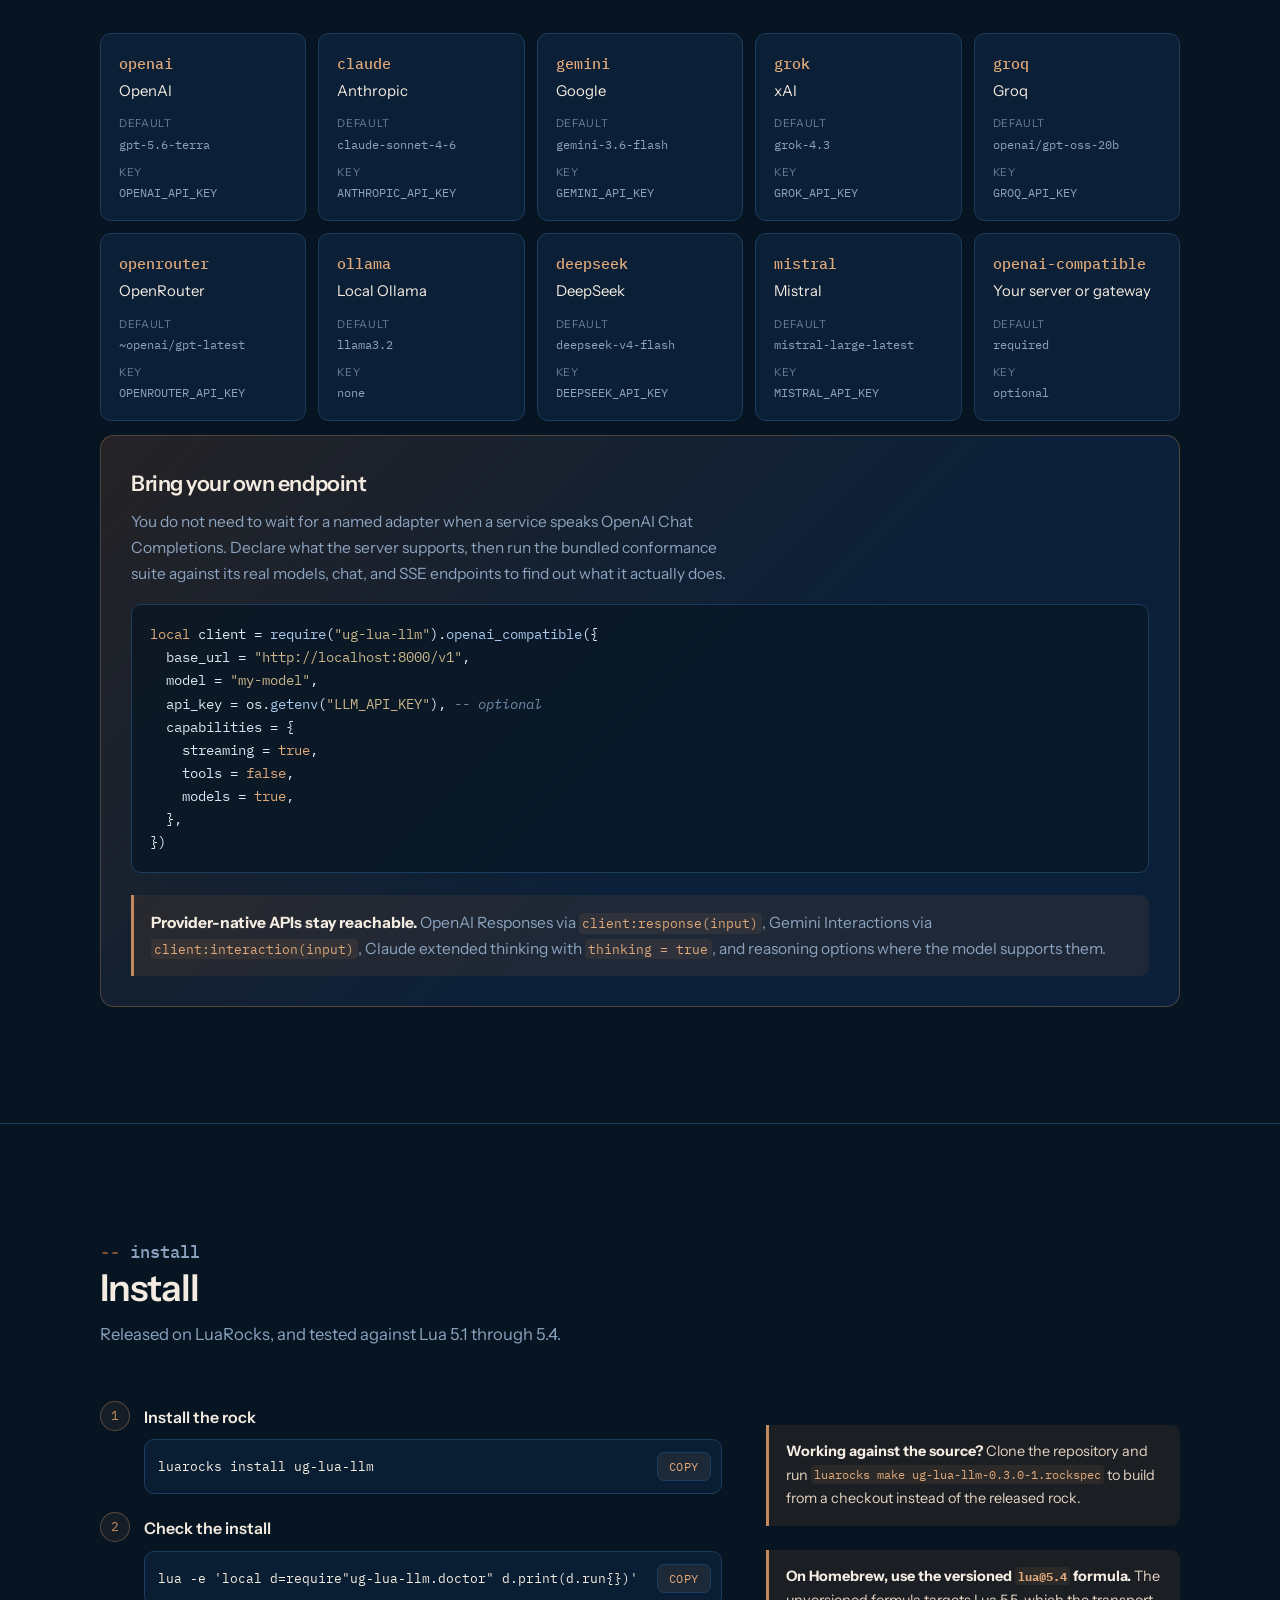
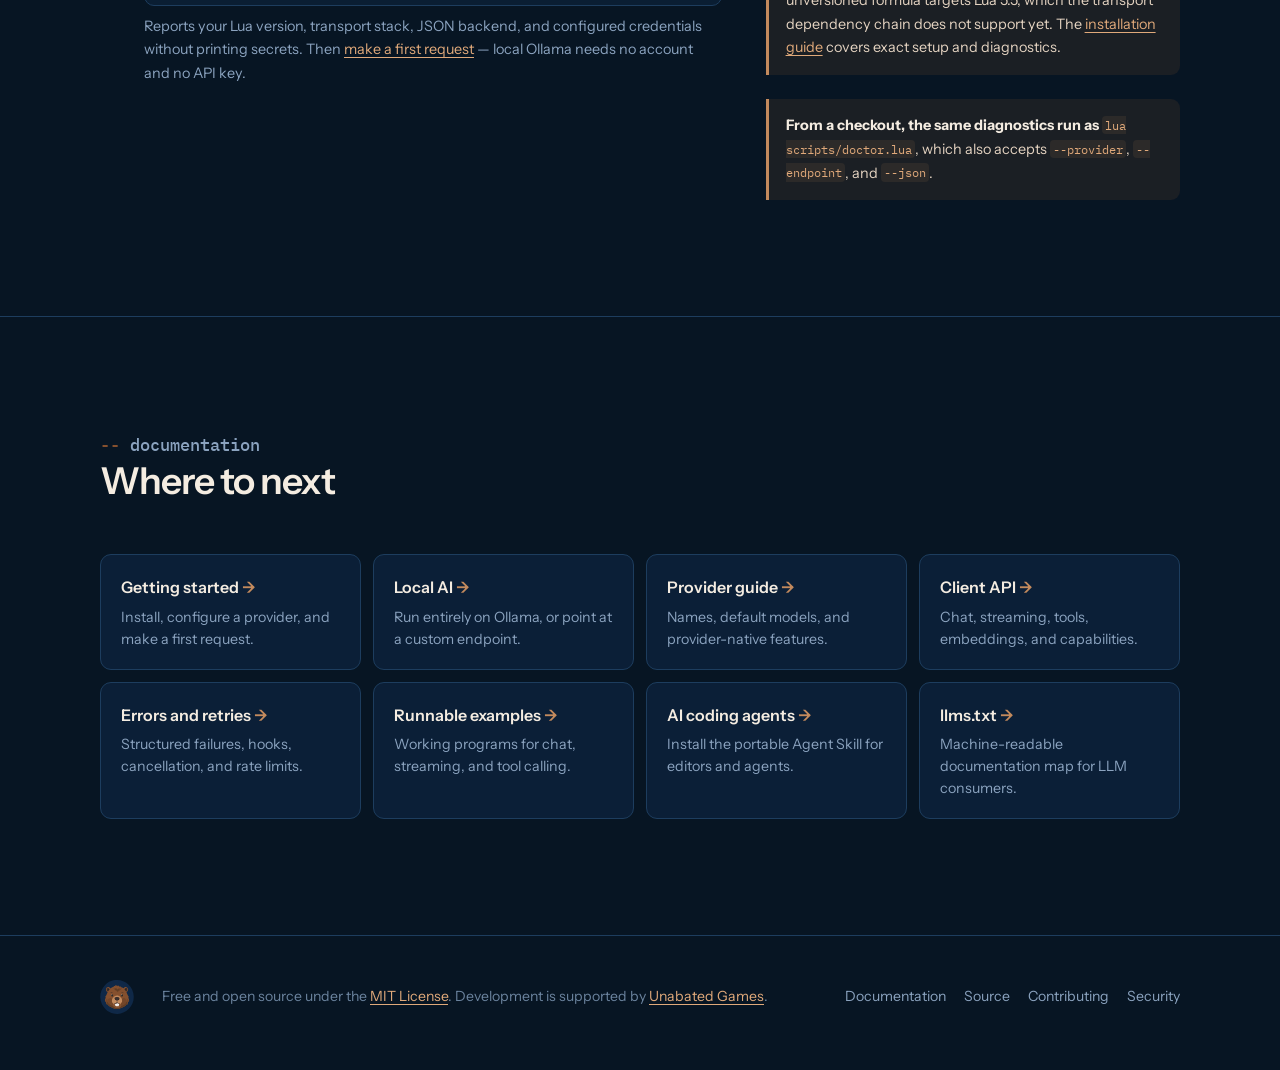
==== commit 22e10c09: "Show the whole feature surface on the landing page The site still described the library as it was at" ====
--- a/site/index.html
+++ b/site/index.html
@@ -6,7 +6,7 @@
     <title>ug-lua-llm — a simple Lua interface to LLM models</title>
     <meta
       name="description"
-      content="A unified Lua 5.1–5.4 client for cloud LLM APIs, local Ollama models, and any OpenAI-compatible endpoint. Chat, streaming, tools, and embeddings behind one normalized API."
+      content="A unified Lua 5.1–5.4 client for cloud LLM APIs, local Ollama models, and any OpenAI-compatible endpoint. Chat, streaming, tools, embeddings, structured output, and reasoning control behind one normalized API."
     />
     <meta name="theme-color" content="#071523" />
     <meta name="color-scheme" content="dark" />
@@ -19,7 +19,7 @@
     <meta property="og:title" content="ug-lua-llm — a simple Lua interface to LLM models" />
     <meta
       property="og:description"
-      content="Chat, streaming, tools, and embeddings across cloud providers, local Ollama, and any OpenAI-compatible endpoint. Lua 5.1–5.4, MIT licensed."
+      content="Chat, streaming, tools, embeddings, structured output, and reasoning control across cloud providers, local Ollama, and any OpenAI-compatible endpoint. Lua 5.1–5.4, MIT licensed."
     />
     <meta property="og:url" content="https://unabated-games.github.io/ug-lua-llm/" />
     <meta property="og:image" content="https://unabated-games.github.io/ug-lua-llm/assets/og-image.png" />
@@ -87,10 +87,10 @@
           <h1>A <em>simple</em> Lua interface to LLM models</h1>
 
           <p class="lede">
-            Chat, streaming, tool calls, and embeddings across cloud providers,
-            local Ollama models, and any OpenAI-compatible endpoint — behind a
-            single normalized API, with the provider's own response always
-            kept intact.
+            Chat, streaming, tools, embeddings, structured output, and
+            reasoning control across cloud providers, local Ollama models, and
+            any OpenAI-compatible endpoint — behind a single normalized API,
+            with the provider's own response always kept intact.
           </p>
 
           <div class="cta-row">
@@ -143,13 +143,33 @@
             </article>
 
             <article class="cap">
-              <h3>Tools and function calling</h3>
+              <h3>Tools that finish the job</h3>
               <p>
                 Define tools once with JSON Schema. The registry normalizes
-                calls across providers, runs your handlers, and continues the
-                conversation for you.
-              </p>
-              <code class="sig">client:chat_with_tools(messages, tools)</code>
+                calls across providers, runs your handlers, and keeps going
+                when the model needs a second tool to answer the first.
+              </p>
+              <code class="sig">{ tools = tools, max_tool_rounds = 8 }</code>
+            </article>
+
+            <article class="cap">
+              <h3>Structured output</h3>
+              <p>
+                Ask for a JSON Schema and read the decoded object back. One
+                schema covers every provider, including Claude, which has no
+                response-format field and needs a forced tool call instead.
+              </p>
+              <code class="sig">client:chat(m, { json_schema = s })</code>
+            </article>
+
+            <article class="cap">
+              <h3>Reasoning you control</h3>
+              <p>
+                Turn thinking down for latency, or up for hard problems, with
+                one option instead of four provider dialects. A model that
+                cannot comply still answers, and says so.
+              </p>
+              <code class="sig">client:chat(m, { reasoning = false })</code>
             </article>
 
             <article class="cap">
@@ -159,7 +179,7 @@
                 Gemini, Mistral, Ollama, or DeepSeek, and read them back in one
                 result shape.
               </p>
-              <code class="sig">embeddings:embed({ "first", "second" })</code>
+              <code class="sig">embeddings:embed({ "first", "last" })</code>
             </article>
 
             <article class="cap">
@@ -169,7 +189,7 @@
                 and test the whole surface on your own machine before a single
                 credential exists.
               </p>
-              <code class="sig">llm.new("ollama", { model = "llama3.2" })</code>
+              <code class="sig">llm.new("ollama"):chat(messages)</code>
             </article>
 
             <article class="cap">
@@ -179,7 +199,17 @@
                 headers, cancellation, lifecycle hooks, and request IDs.
                 Credentials never reach your logs.
               </p>
-              <code class="sig">local ok, err, details = client:chat(m)</code>
+              <code class="sig">local _, err, details = client:chat(m)</code>
+            </article>
+
+            <article class="cap">
+              <h3>Compatibility you can verify</h3>
+              <p>
+                Declare what a custom server supports, then run the bundled
+                conformance suite against its real models, chat, and SSE
+                endpoints to find out what it actually does.
+              </p>
+              <code class="sig">lua scripts/conformance.lua</code>
             </article>
           </div>
         </div>
@@ -202,6 +232,8 @@
               <button class="tab" role="tab" id="tab-stream" aria-controls="panel-stream" aria-selected="false" tabindex="-1">stream</button>
               <button class="tab" role="tab" id="tab-tools" aria-controls="panel-tools" aria-selected="false" tabindex="-1">tools</button>
               <button class="tab" role="tab" id="tab-embed" aria-controls="panel-embed" aria-selected="false" tabindex="-1">embeddings</button>
+              <button class="tab" role="tab" id="tab-schema" aria-controls="panel-schema" aria-selected="false" tabindex="-1">structured</button>
+              <button class="tab" role="tab" id="tab-reasoning" aria-controls="panel-reasoning" aria-selected="false" tabindex="-1">reasoning</button>
               <button class="tab" role="tab" id="tab-errors" aria-controls="panel-errors" aria-selected="false" tabindex="-1">errors</button>
             </div>
 
@@ -273,6 +305,47 @@
 local result = assert(embeddings:embed({ "first", "second" }))</pre>
               <p class="panel-note">
                 Available for OpenAI, Gemini, Mistral, Ollama, and DeepSeek.
+              </p>
+            </div>
+
+            <div class="panel" role="tabpanel" id="panel-schema" aria-labelledby="tab-schema" tabindex="0" hidden>
+<pre data-lua>local response = assert(client:chat(messages, {
+  json_schema = {
+    name = "npc_reply",
+    schema = {
+      type = "object",
+      properties = {
+        line = { type = "string" },
+        mood = { type = "string", enum = { "calm", "angry" } },
+      },
+      required = { "line", "mood" },
+    },
+  },
+}))
+
+print(response.parsed.line, response.parsed.mood)</pre>
+              <p class="panel-note">
+                <code>parsed</code> holds the decoded object and
+                <code>text</code> the raw JSON. A model that cannot honour the
+                schema still answers;
+                <code>structured_applied</code> tells you which happened.
+              </p>
+            </div>
+
+            <div class="panel" role="tabpanel" id="panel-reasoning" aria-labelledby="tab-reasoning" tabindex="0" hidden>
+<pre data-lua>-- Dialogue wants speed, not deliberation.
+local reply = assert(client:chat(messages, { reasoning = false }))
+
+print(reply.usage.reasoning_tokens)  -- 0
+print(reply.reasoning_applied)       -- true when the model complied
+
+-- And when a problem earns the thinking:
+local solved = assert(client:chat(messages, { reasoning = "high" }))</pre>
+              <p class="panel-note">
+                One option, however the provider spells it. Asking for less
+                reasoning never turns a working request into an error, and
+                <code>capabilities().reasoning_control</code> says what a
+                provider can honour before you ask.
               </p>
             </div>
 
--- a/site/assets/site.css
+++ b/site/assets/site.css
@@ -276,6 +276,28 @@
   scrollbar-width: none;
 }
 
+/* The tabs do not all fit a phone, and a strip that cuts off cleanly reads as
+   the whole list. A mask fades the tabs themselves — a background gradient
+   would paint behind them and leave the text cut hard. The classes are set
+   from the scroll position, so each side fades only while it has more to
+   show, and a wide screen that fits every tab gets no mask at all. */
+.tabs.fade-end {
+  -webkit-mask-image: linear-gradient(to right, #000 calc(100% - 46px), transparent);
+  mask-image: linear-gradient(to right, #000 calc(100% - 46px), transparent);
+}
+
+.tabs.fade-start {
+  -webkit-mask-image: linear-gradient(to left, #000 calc(100% - 46px), transparent);
+  mask-image: linear-gradient(to left, #000 calc(100% - 46px), transparent);
+}
+
+.tabs.fade-start.fade-end {
+  -webkit-mask-image: linear-gradient(to right, transparent, #000 46px,
+    #000 calc(100% - 46px), transparent);
+  mask-image: linear-gradient(to right, transparent, #000 46px,
+    #000 calc(100% - 46px), transparent);
+}
+
 .tabs::-webkit-scrollbar {
   display: none;
 }
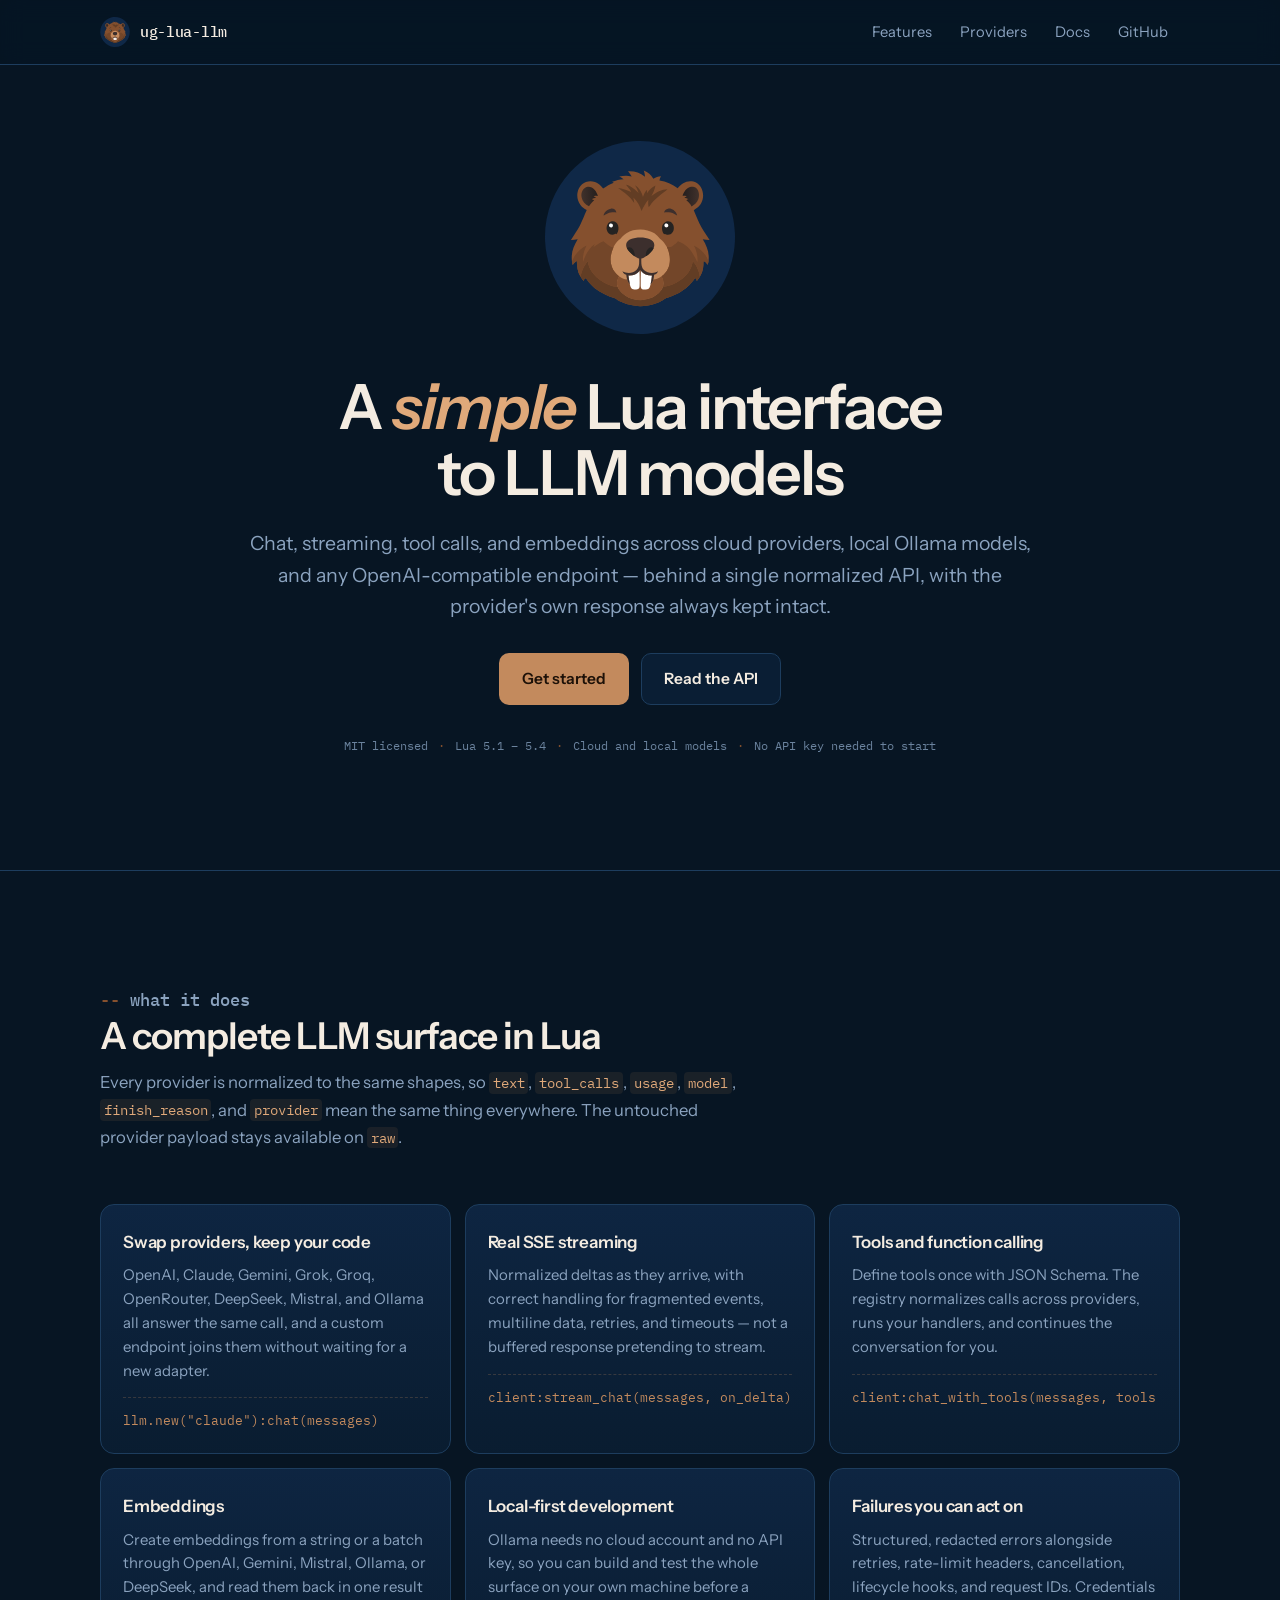
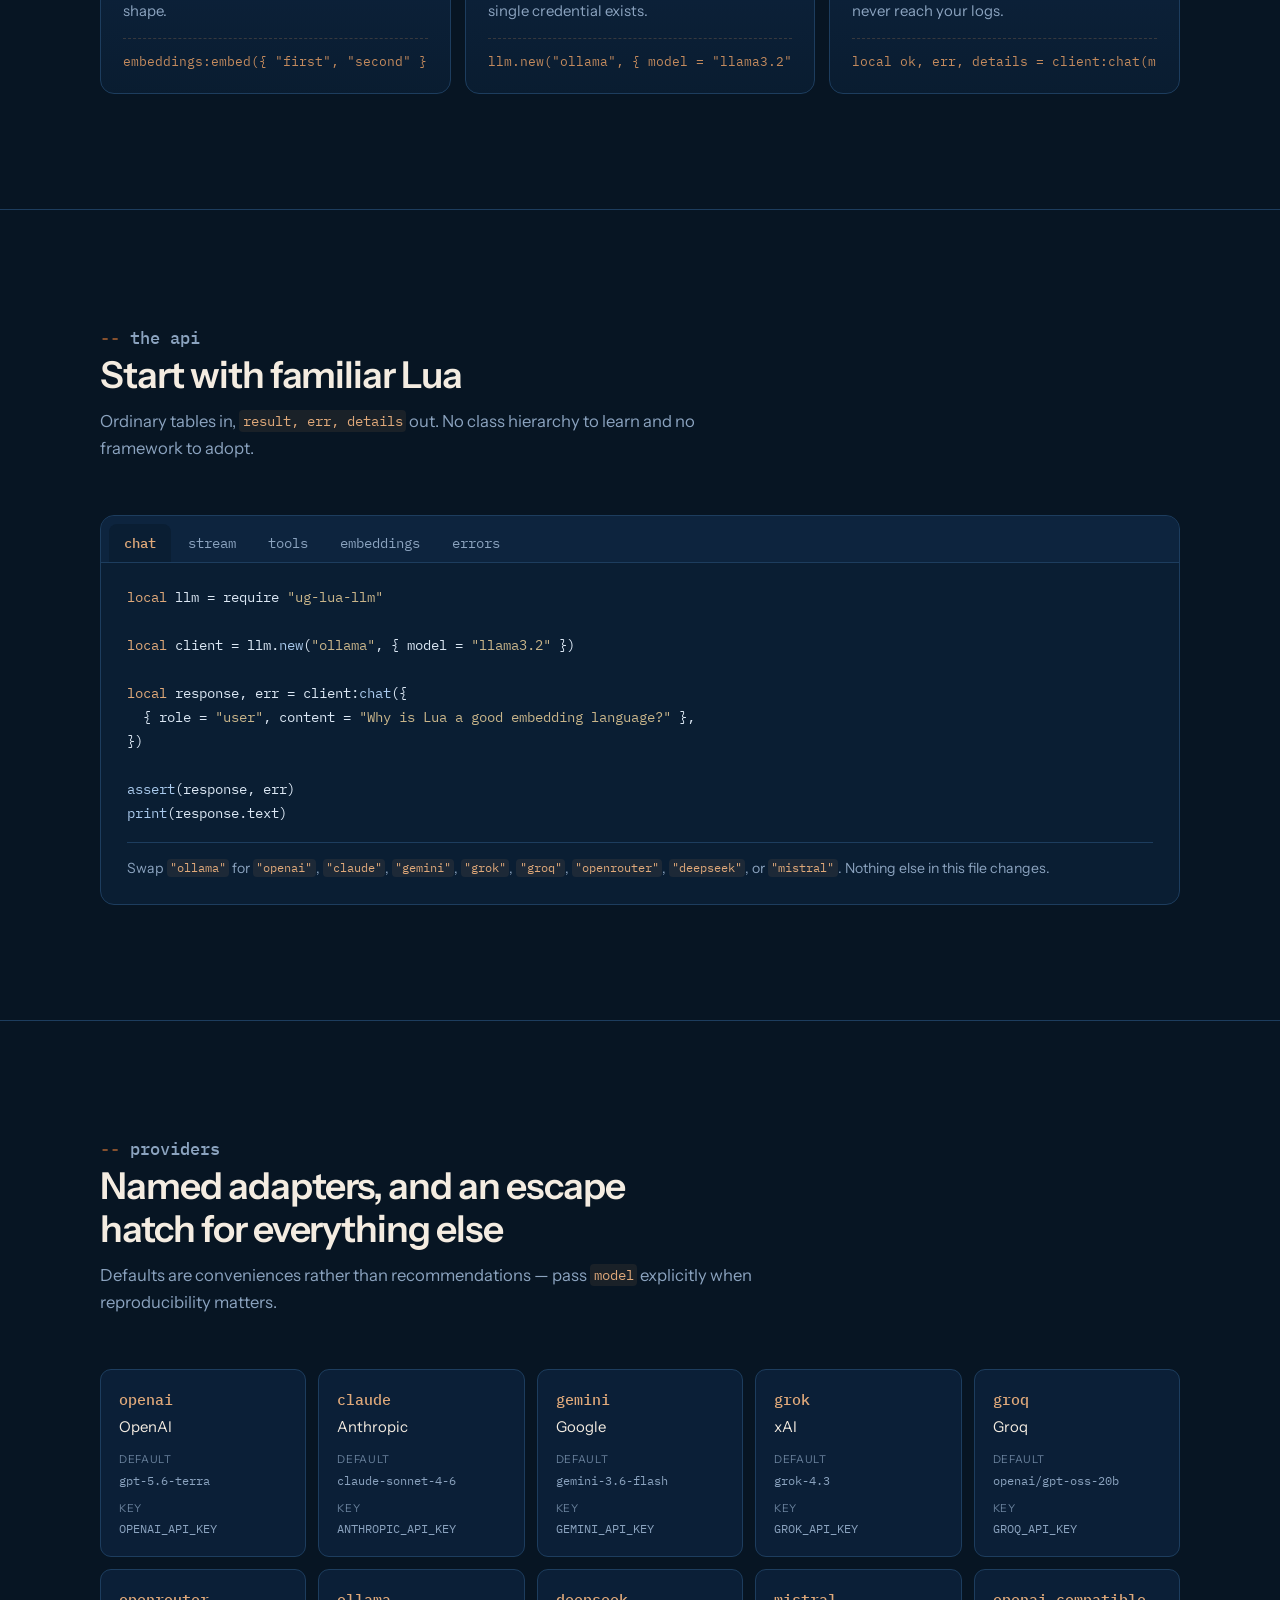
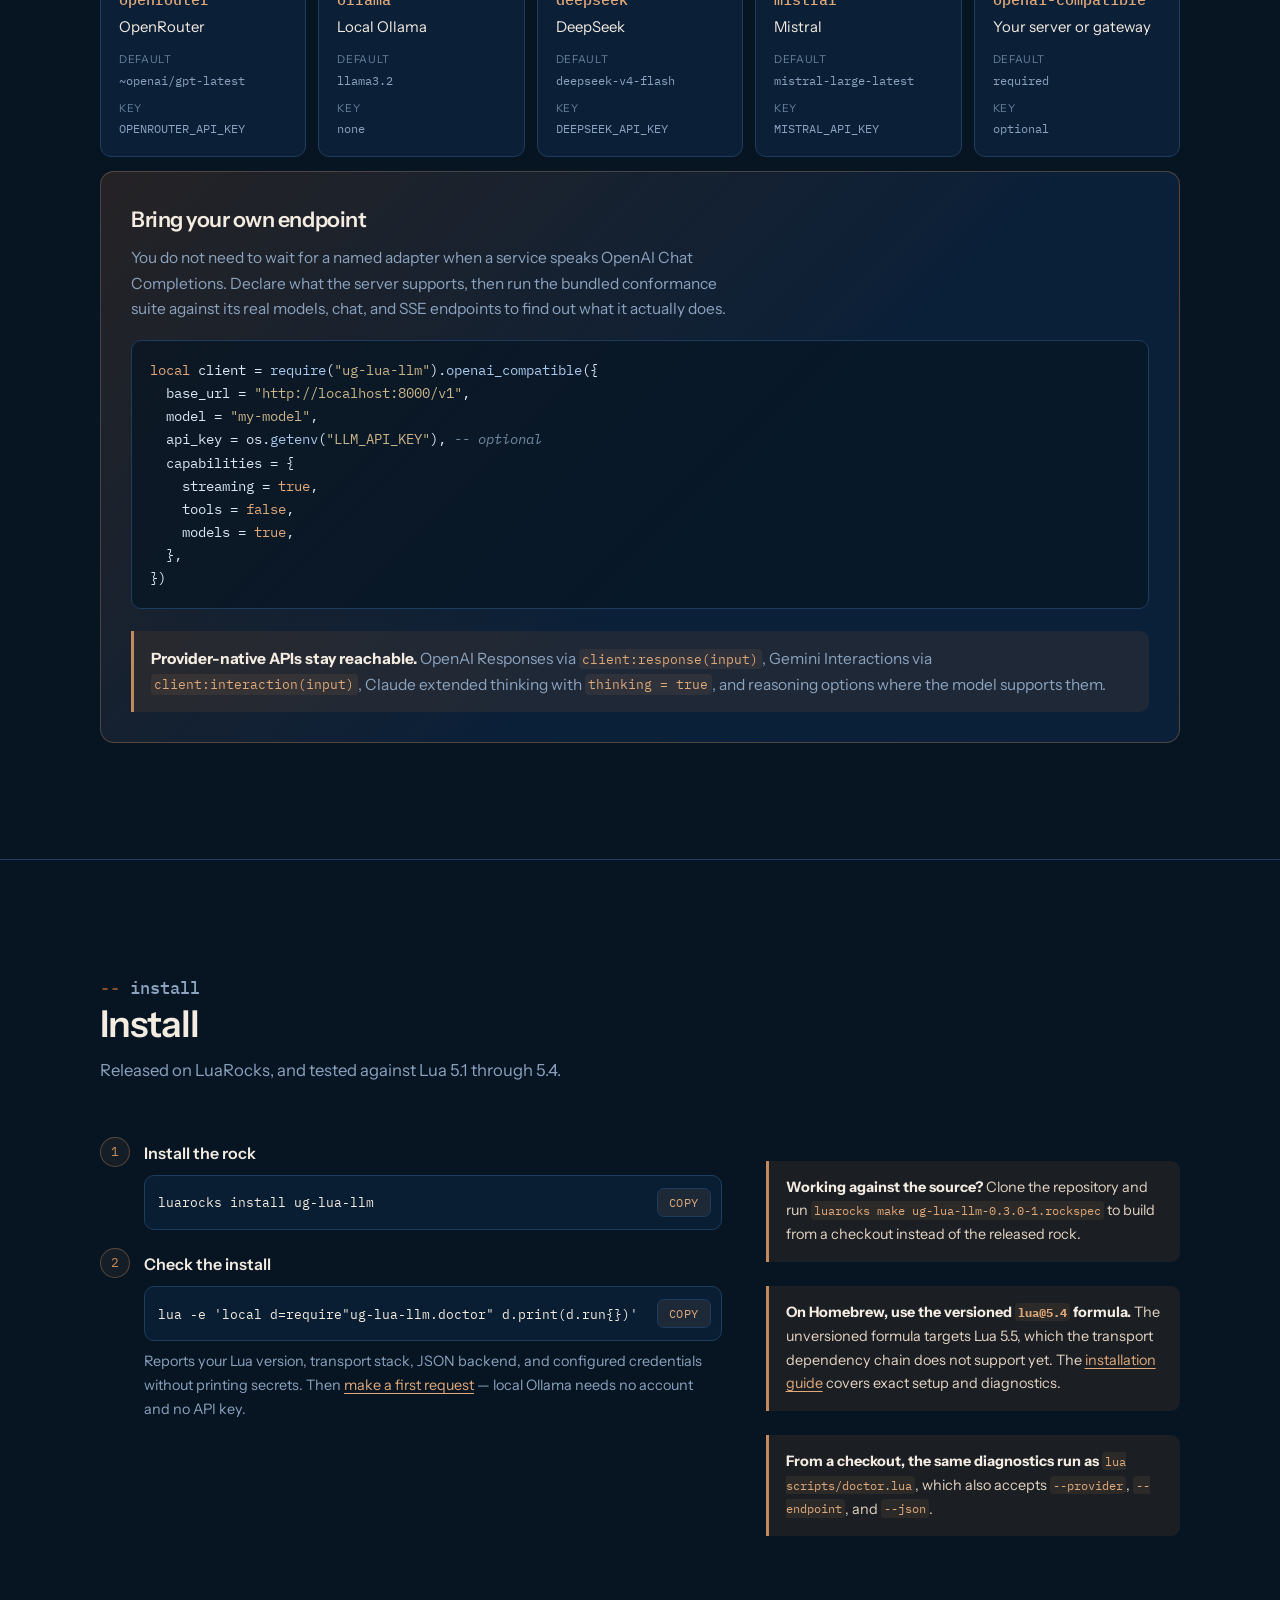
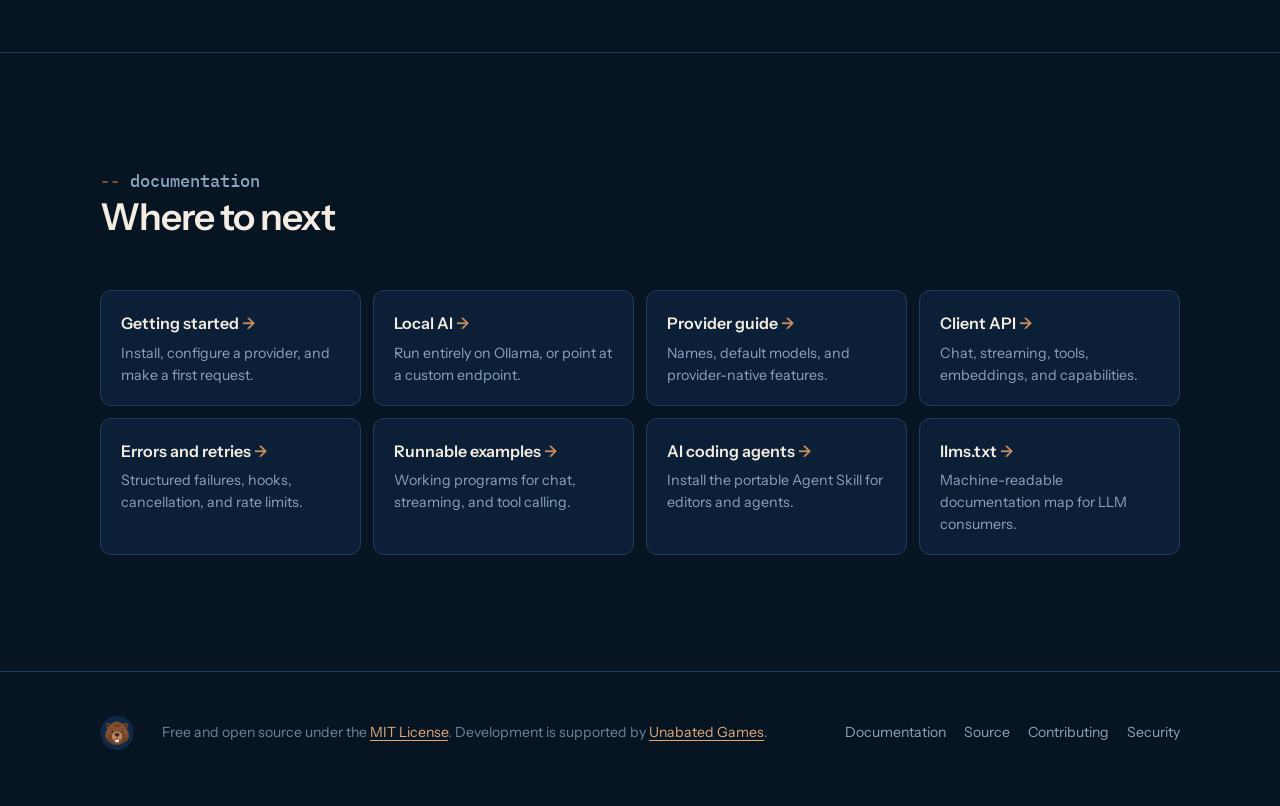
==== commit a2554641: "Fix defects found porting the library to another runtime (0.3.0) (#12) * Fix defects found porting t" ====
--- a/site/index.html
+++ b/site/index.html
@@ -6,7 +6,7 @@
     <title>ug-lua-llm — a simple Lua interface to LLM models</title>
     <meta
       name="description"
-      content="A unified Lua 5.1–5.4 client for cloud LLM APIs, local Ollama models, and any OpenAI-compatible endpoint. Chat, streaming, tools, embeddings, structured output, and reasoning control behind one normalized API."
+      content="A unified Lua 5.1–5.4 client for cloud LLM APIs, local Ollama models, and any OpenAI-compatible endpoint. Chat, streaming, tools, and embeddings behind one normalized API."
     />
     <meta name="theme-color" content="#071523" />
     <meta name="color-scheme" content="dark" />
@@ -19,7 +19,7 @@
     <meta property="og:title" content="ug-lua-llm — a simple Lua interface to LLM models" />
     <meta
       property="og:description"
-      content="Chat, streaming, tools, embeddings, structured output, and reasoning control across cloud providers, local Ollama, and any OpenAI-compatible endpoint. Lua 5.1–5.4, MIT licensed."
+      content="Chat, streaming, tools, and embeddings across cloud providers, local Ollama, and any OpenAI-compatible endpoint. Lua 5.1–5.4, MIT licensed."
     />
     <meta property="og:url" content="https://unabated-games.github.io/ug-lua-llm/" />
     <meta property="og:image" content="https://unabated-games.github.io/ug-lua-llm/assets/og-image.png" />
@@ -87,10 +87,10 @@
           <h1>A <em>simple</em> Lua interface to LLM models</h1>
 
           <p class="lede">
-            Chat, streaming, tools, embeddings, structured output, and
-            reasoning control across cloud providers, local Ollama models, and
-            any OpenAI-compatible endpoint — behind a single normalized API,
-            with the provider's own response always kept intact.
+            Chat, streaming, tool calls, and embeddings across cloud providers,
+            local Ollama models, and any OpenAI-compatible endpoint — behind a
+            single normalized API, with the provider's own response always
+            kept intact.
           </p>
 
           <div class="cta-row">
@@ -143,33 +143,13 @@
             </article>
 
             <article class="cap">
-              <h3>Tools that finish the job</h3>
+              <h3>Tools and function calling</h3>
               <p>
                 Define tools once with JSON Schema. The registry normalizes
-                calls across providers, runs your handlers, and keeps going
-                when the model needs a second tool to answer the first.
-              </p>
-              <code class="sig">{ tools = tools, max_tool_rounds = 8 }</code>
-            </article>
-
-            <article class="cap">
-              <h3>Structured output</h3>
-              <p>
-                Ask for a JSON Schema and read the decoded object back. One
-                schema covers every provider, including Claude, which has no
-                response-format field and needs a forced tool call instead.
-              </p>
-              <code class="sig">client:chat(m, { json_schema = s })</code>
-            </article>
-
-            <article class="cap">
-              <h3>Reasoning you control</h3>
-              <p>
-                Turn thinking down for latency, or up for hard problems, with
-                one option instead of four provider dialects. A model that
-                cannot comply still answers, and says so.
-              </p>
-              <code class="sig">client:chat(m, { reasoning = false })</code>
+                calls across providers, runs your handlers, and continues the
+                conversation for you.
+              </p>
+              <code class="sig">client:chat_with_tools(messages, tools)</code>
             </article>
 
             <article class="cap">
@@ -179,7 +159,7 @@
                 Gemini, Mistral, Ollama, or DeepSeek, and read them back in one
                 result shape.
               </p>
-              <code class="sig">embeddings:embed({ "first", "last" })</code>
+              <code class="sig">embeddings:embed({ "first", "second" })</code>
             </article>
 
             <article class="cap">
@@ -189,7 +169,7 @@
                 and test the whole surface on your own machine before a single
                 credential exists.
               </p>
-              <code class="sig">llm.new("ollama"):chat(messages)</code>
+              <code class="sig">llm.new("ollama", { model = "llama3.2" })</code>
             </article>
 
             <article class="cap">
@@ -199,17 +179,7 @@
                 headers, cancellation, lifecycle hooks, and request IDs.
                 Credentials never reach your logs.
               </p>
-              <code class="sig">local _, err, details = client:chat(m)</code>
-            </article>
-
-            <article class="cap">
-              <h3>Compatibility you can verify</h3>
-              <p>
-                Declare what a custom server supports, then run the bundled
-                conformance suite against its real models, chat, and SSE
-                endpoints to find out what it actually does.
-              </p>
-              <code class="sig">lua scripts/conformance.lua</code>
+              <code class="sig">local ok, err, details = client:chat(m)</code>
             </article>
           </div>
         </div>
@@ -232,8 +202,6 @@
               <button class="tab" role="tab" id="tab-stream" aria-controls="panel-stream" aria-selected="false" tabindex="-1">stream</button>
               <button class="tab" role="tab" id="tab-tools" aria-controls="panel-tools" aria-selected="false" tabindex="-1">tools</button>
               <button class="tab" role="tab" id="tab-embed" aria-controls="panel-embed" aria-selected="false" tabindex="-1">embeddings</button>
-              <button class="tab" role="tab" id="tab-schema" aria-controls="panel-schema" aria-selected="false" tabindex="-1">structured</button>
-              <button class="tab" role="tab" id="tab-reasoning" aria-controls="panel-reasoning" aria-selected="false" tabindex="-1">reasoning</button>
               <button class="tab" role="tab" id="tab-errors" aria-controls="panel-errors" aria-selected="false" tabindex="-1">errors</button>
             </div>
 
@@ -305,47 +273,6 @@
 local result = assert(embeddings:embed({ "first", "second" }))</pre>
               <p class="panel-note">
                 Available for OpenAI, Gemini, Mistral, Ollama, and DeepSeek.
-              </p>
-            </div>
-
-            <div class="panel" role="tabpanel" id="panel-schema" aria-labelledby="tab-schema" tabindex="0" hidden>
-<pre data-lua>local response = assert(client:chat(messages, {
-  json_schema = {
-    name = "npc_reply",
-    schema = {
-      type = "object",
-      properties = {
-        line = { type = "string" },
-        mood = { type = "string", enum = { "calm", "angry" } },
-      },
-      required = { "line", "mood" },
-    },
-  },
-}))
-
-print(response.parsed.line, response.parsed.mood)</pre>
-              <p class="panel-note">
-                <code>parsed</code> holds the decoded object and
-                <code>text</code> the raw JSON. A model that cannot honour the
-                schema still answers;
-                <code>structured_applied</code> tells you which happened.
-              </p>
-            </div>
-
-            <div class="panel" role="tabpanel" id="panel-reasoning" aria-labelledby="tab-reasoning" tabindex="0" hidden>
-<pre data-lua>-- Dialogue wants speed, not deliberation.
-local reply = assert(client:chat(messages, { reasoning = false }))
-
-print(reply.usage.reasoning_tokens)  -- 0
-print(reply.reasoning_applied)       -- true when the model complied
-
--- And when a problem earns the thinking:
-local solved = assert(client:chat(messages, { reasoning = "high" }))</pre>
-              <p class="panel-note">
-                One option, however the provider spells it. Asking for less
-                reasoning never turns a working request into an error, and
-                <code>capabilities().reasoning_control</code> says what a
-                provider can honour before you ask.
               </p>
             </div>
 
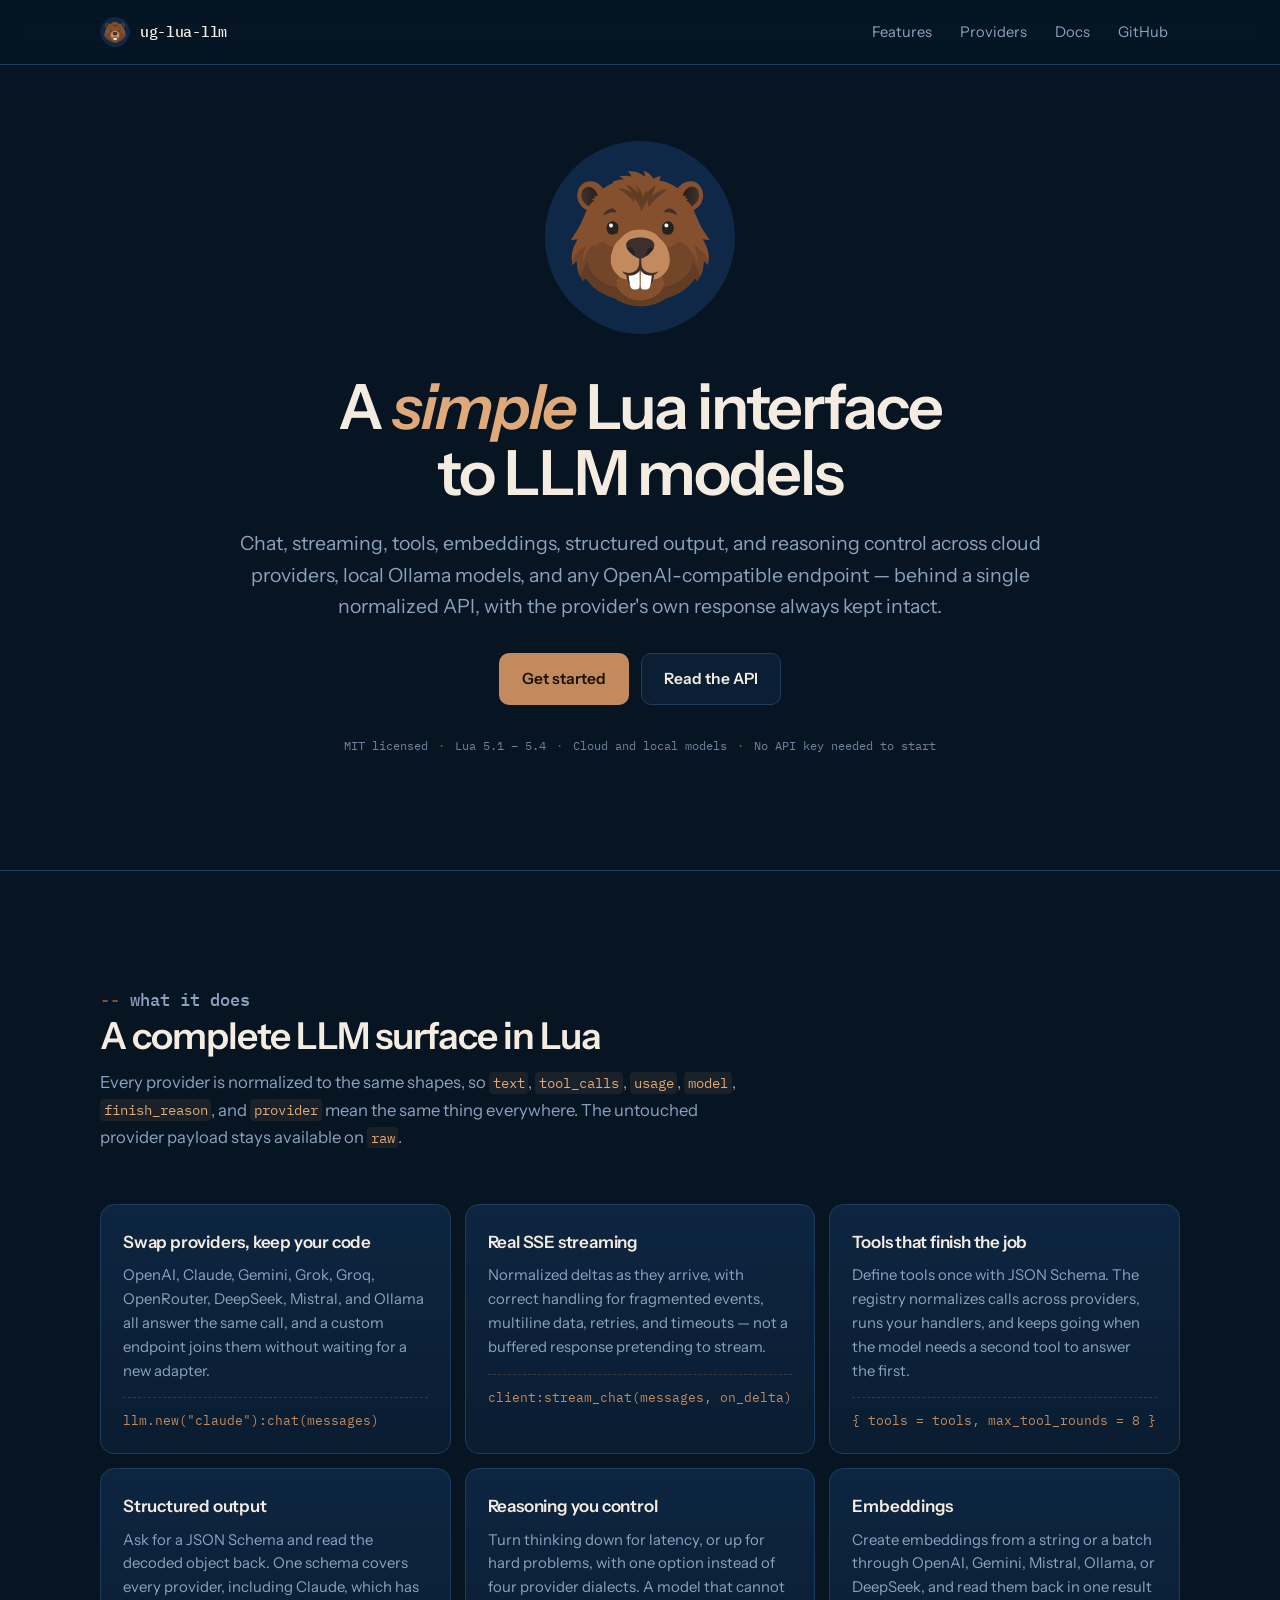
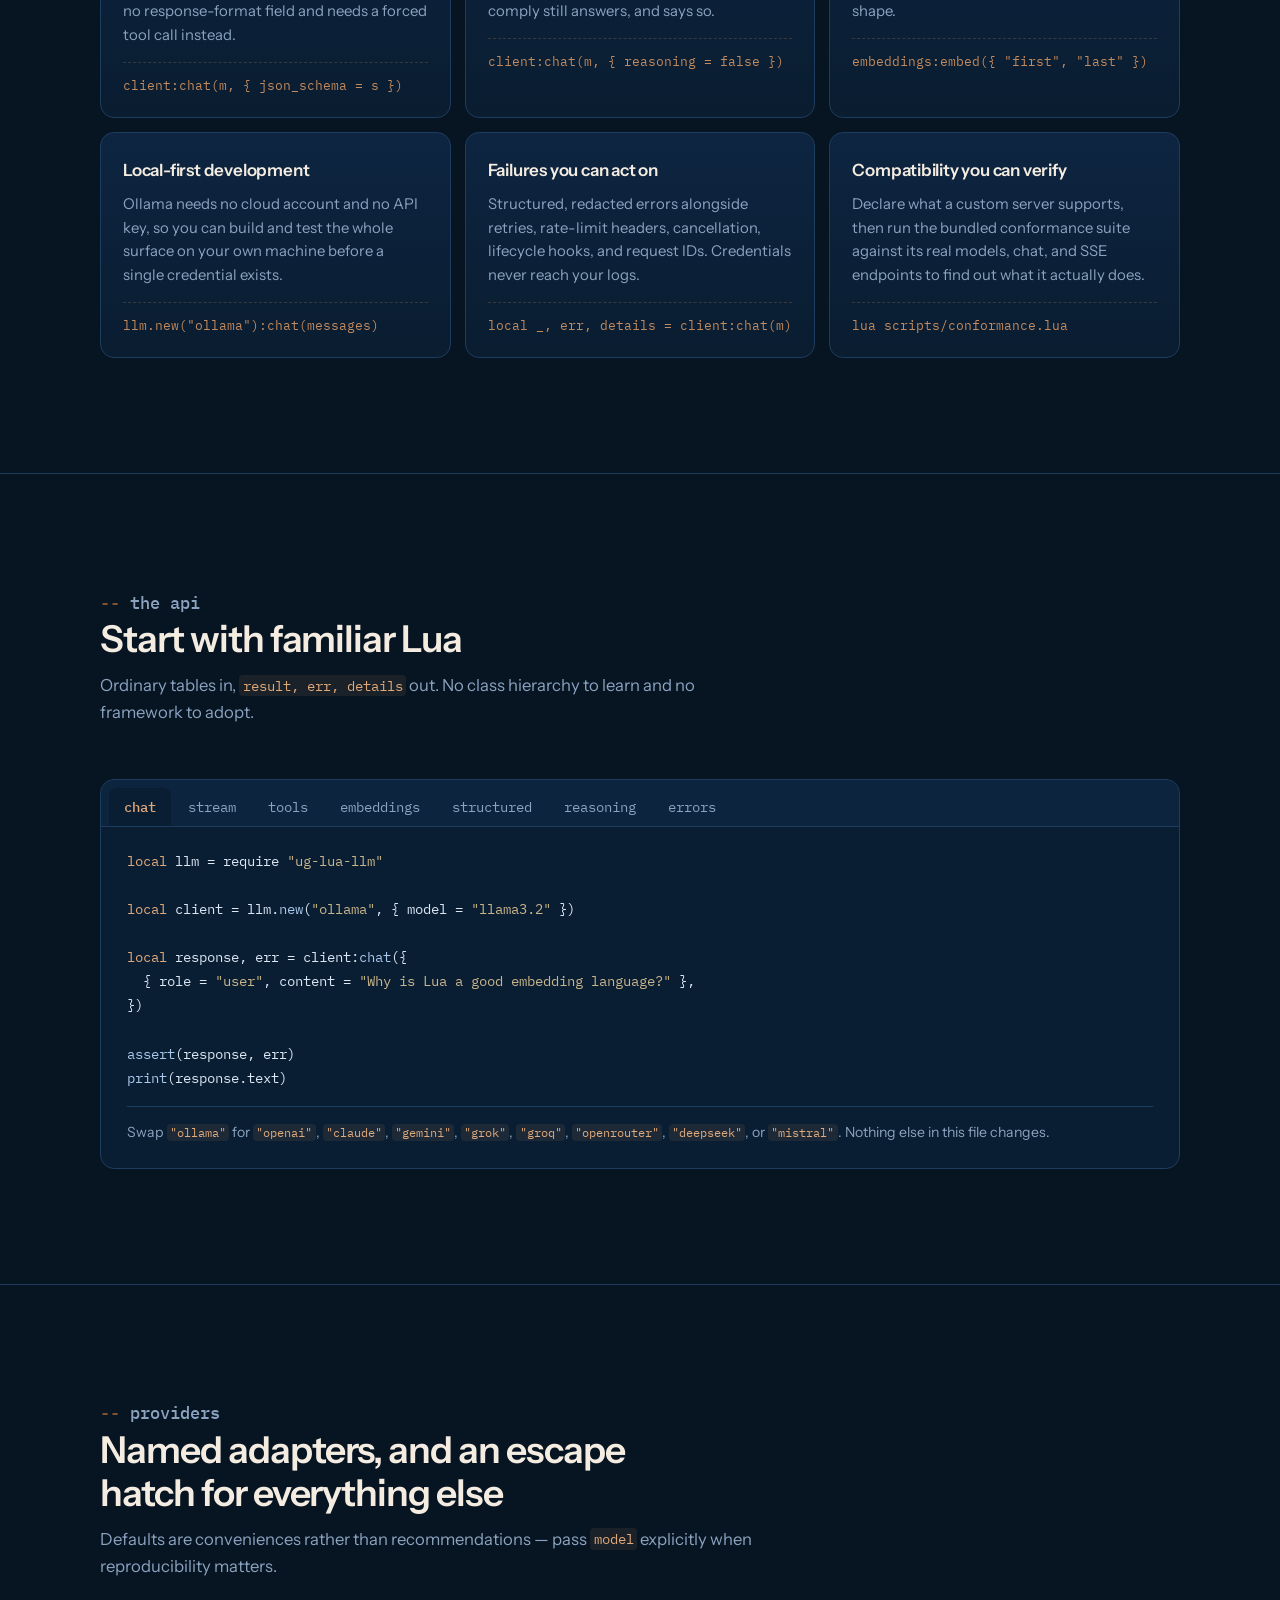
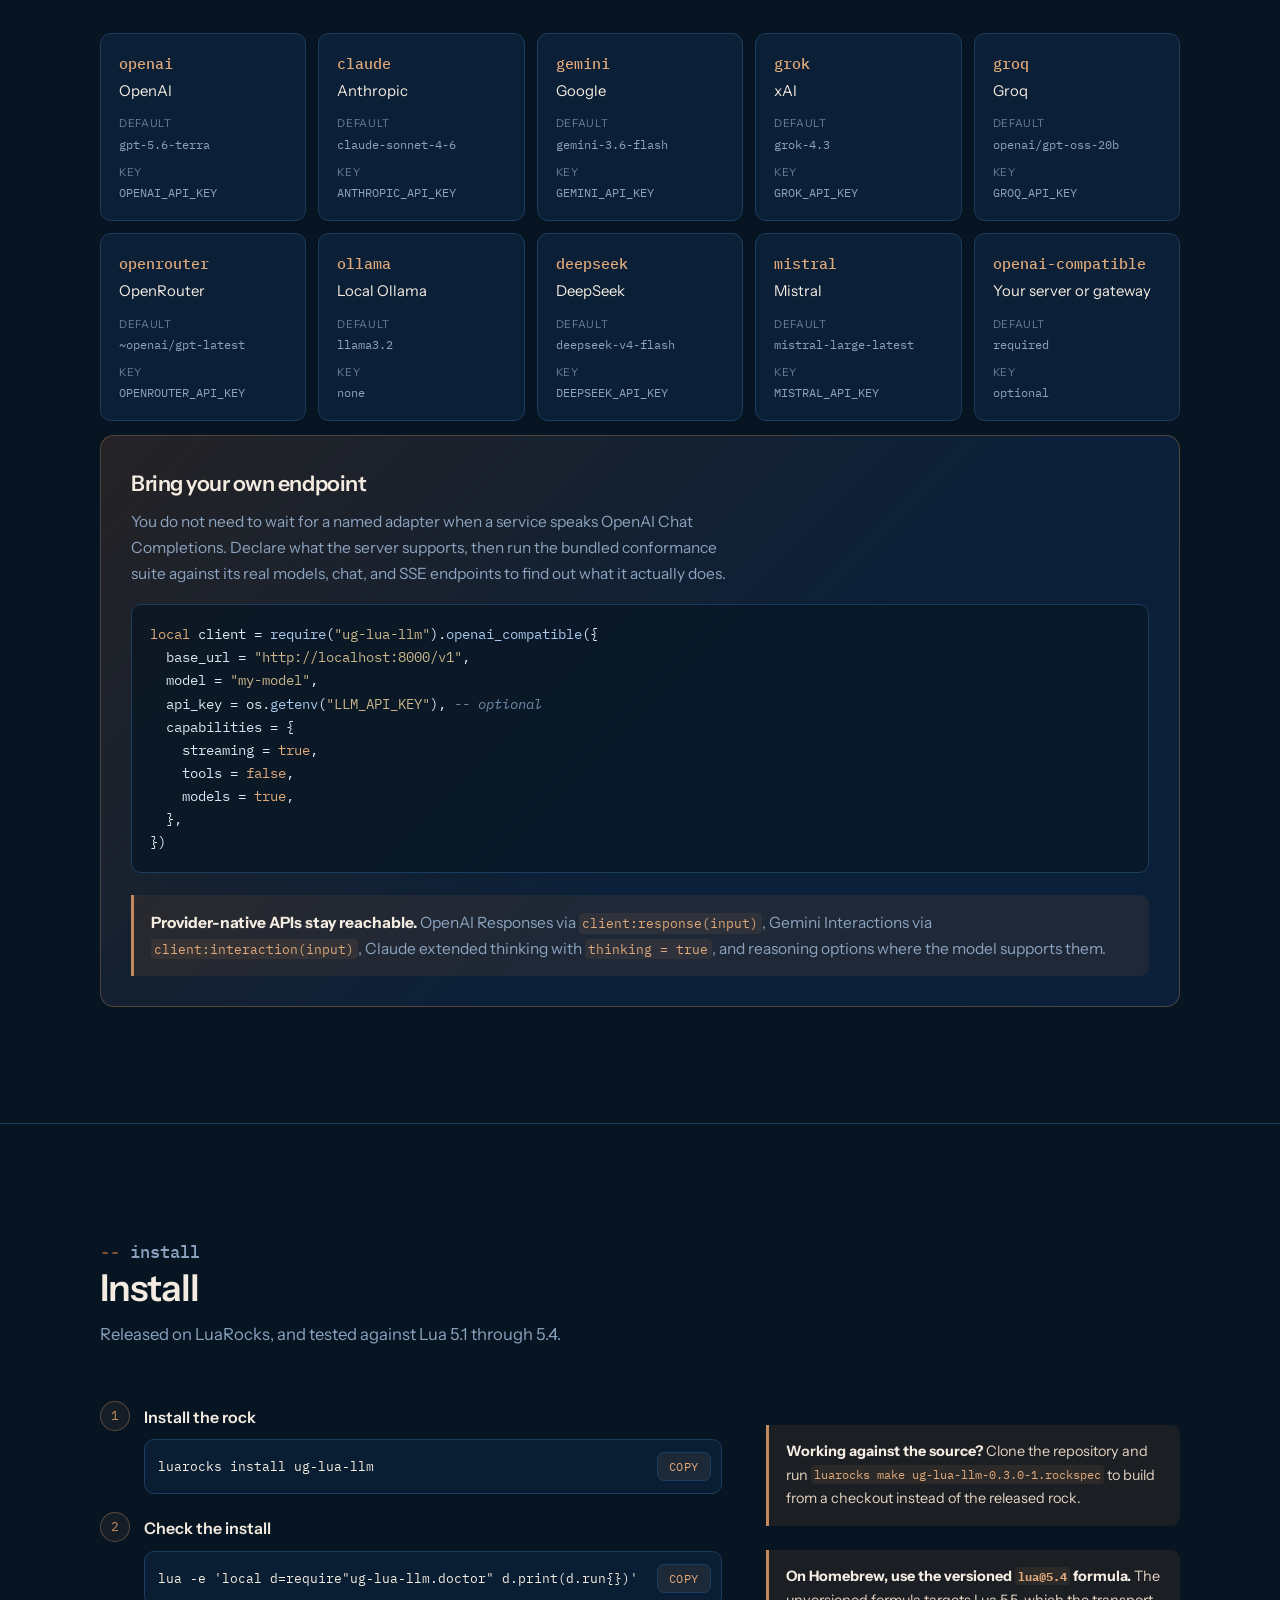
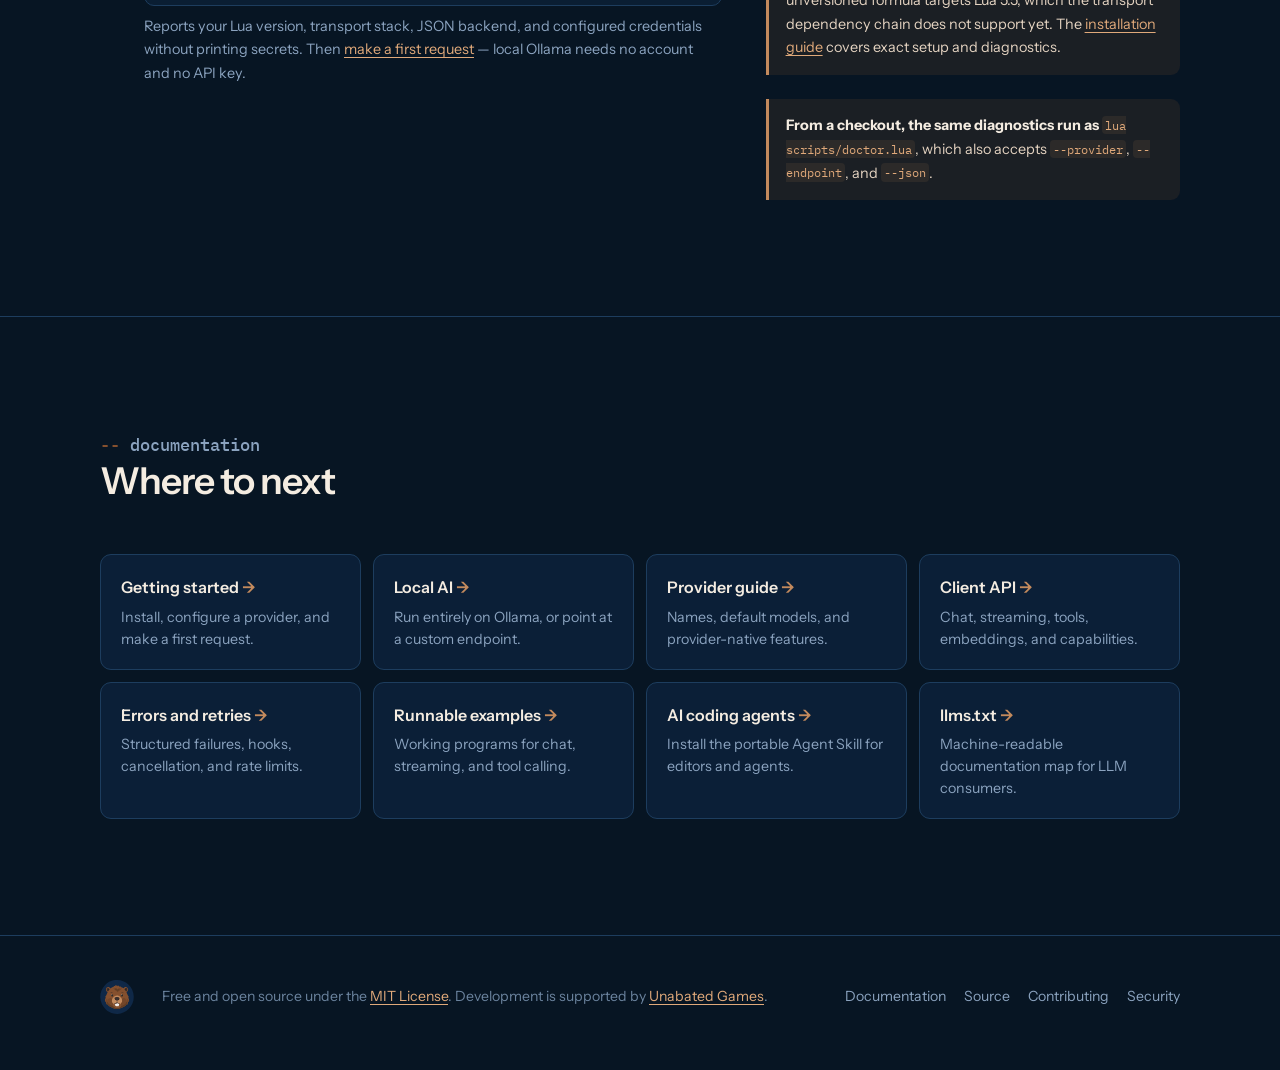
==== commit 81bd65dd: "Show the whole feature surface on the landing page (#13) The site still described the library as it " ====
--- a/site/index.html
+++ b/site/index.html
@@ -6,7 +6,7 @@
     <title>ug-lua-llm — a simple Lua interface to LLM models</title>
     <meta
       name="description"
-      content="A unified Lua 5.1–5.4 client for cloud LLM APIs, local Ollama models, and any OpenAI-compatible endpoint. Chat, streaming, tools, and embeddings behind one normalized API."
+      content="A unified Lua 5.1–5.4 client for cloud LLM APIs, local Ollama models, and any OpenAI-compatible endpoint. Chat, streaming, tools, embeddings, structured output, and reasoning control behind one normalized API."
     />
     <meta name="theme-color" content="#071523" />
     <meta name="color-scheme" content="dark" />
@@ -19,7 +19,7 @@
     <meta property="og:title" content="ug-lua-llm — a simple Lua interface to LLM models" />
     <meta
       property="og:description"
-      content="Chat, streaming, tools, and embeddings across cloud providers, local Ollama, and any OpenAI-compatible endpoint. Lua 5.1–5.4, MIT licensed."
+      content="Chat, streaming, tools, embeddings, structured output, and reasoning control across cloud providers, local Ollama, and any OpenAI-compatible endpoint. Lua 5.1–5.4, MIT licensed."
     />
     <meta property="og:url" content="https://unabated-games.github.io/ug-lua-llm/" />
     <meta property="og:image" content="https://unabated-games.github.io/ug-lua-llm/assets/og-image.png" />
@@ -87,10 +87,10 @@
           <h1>A <em>simple</em> Lua interface to LLM models</h1>
 
           <p class="lede">
-            Chat, streaming, tool calls, and embeddings across cloud providers,
-            local Ollama models, and any OpenAI-compatible endpoint — behind a
-            single normalized API, with the provider's own response always
-            kept intact.
+            Chat, streaming, tools, embeddings, structured output, and
+            reasoning control across cloud providers, local Ollama models, and
+            any OpenAI-compatible endpoint — behind a single normalized API,
+            with the provider's own response always kept intact.
           </p>
 
           <div class="cta-row">
@@ -143,13 +143,33 @@
             </article>
 
             <article class="cap">
-              <h3>Tools and function calling</h3>
+              <h3>Tools that finish the job</h3>
               <p>
                 Define tools once with JSON Schema. The registry normalizes
-                calls across providers, runs your handlers, and continues the
-                conversation for you.
-              </p>
-              <code class="sig">client:chat_with_tools(messages, tools)</code>
+                calls across providers, runs your handlers, and keeps going
+                when the model needs a second tool to answer the first.
+              </p>
+              <code class="sig">{ tools = tools, max_tool_rounds = 8 }</code>
+            </article>
+
+            <article class="cap">
+              <h3>Structured output</h3>
+              <p>
+                Ask for a JSON Schema and read the decoded object back. One
+                schema covers every provider, including Claude, which has no
+                response-format field and needs a forced tool call instead.
+              </p>
+              <code class="sig">client:chat(m, { json_schema = s })</code>
+            </article>
+
+            <article class="cap">
+              <h3>Reasoning you control</h3>
+              <p>
+                Turn thinking down for latency, or up for hard problems, with
+                one option instead of four provider dialects. A model that
+                cannot comply still answers, and says so.
+              </p>
+              <code class="sig">client:chat(m, { reasoning = false })</code>
             </article>
 
             <article class="cap">
@@ -159,7 +179,7 @@
                 Gemini, Mistral, Ollama, or DeepSeek, and read them back in one
                 result shape.
               </p>
-              <code class="sig">embeddings:embed({ "first", "second" })</code>
+              <code class="sig">embeddings:embed({ "first", "last" })</code>
             </article>
 
             <article class="cap">
@@ -169,7 +189,7 @@
                 and test the whole surface on your own machine before a single
                 credential exists.
               </p>
-              <code class="sig">llm.new("ollama", { model = "llama3.2" })</code>
+              <code class="sig">llm.new("ollama"):chat(messages)</code>
             </article>
 
             <article class="cap">
@@ -179,7 +199,17 @@
                 headers, cancellation, lifecycle hooks, and request IDs.
                 Credentials never reach your logs.
               </p>
-              <code class="sig">local ok, err, details = client:chat(m)</code>
+              <code class="sig">local _, err, details = client:chat(m)</code>
+            </article>
+
+            <article class="cap">
+              <h3>Compatibility you can verify</h3>
+              <p>
+                Declare what a custom server supports, then run the bundled
+                conformance suite against its real models, chat, and SSE
+                endpoints to find out what it actually does.
+              </p>
+              <code class="sig">lua scripts/conformance.lua</code>
             </article>
           </div>
         </div>
@@ -202,6 +232,8 @@
               <button class="tab" role="tab" id="tab-stream" aria-controls="panel-stream" aria-selected="false" tabindex="-1">stream</button>
               <button class="tab" role="tab" id="tab-tools" aria-controls="panel-tools" aria-selected="false" tabindex="-1">tools</button>
               <button class="tab" role="tab" id="tab-embed" aria-controls="panel-embed" aria-selected="false" tabindex="-1">embeddings</button>
+              <button class="tab" role="tab" id="tab-schema" aria-controls="panel-schema" aria-selected="false" tabindex="-1">structured</button>
+              <button class="tab" role="tab" id="tab-reasoning" aria-controls="panel-reasoning" aria-selected="false" tabindex="-1">reasoning</button>
               <button class="tab" role="tab" id="tab-errors" aria-controls="panel-errors" aria-selected="false" tabindex="-1">errors</button>
             </div>
 
@@ -273,6 +305,47 @@
 local result = assert(embeddings:embed({ "first", "second" }))</pre>
               <p class="panel-note">
                 Available for OpenAI, Gemini, Mistral, Ollama, and DeepSeek.
+              </p>
+            </div>
+
+            <div class="panel" role="tabpanel" id="panel-schema" aria-labelledby="tab-schema" tabindex="0" hidden>
+<pre data-lua>local response = assert(client:chat(messages, {
+  json_schema = {
+    name = "npc_reply",
+    schema = {
+      type = "object",
+      properties = {
+        line = { type = "string" },
+        mood = { type = "string", enum = { "calm", "angry" } },
+      },
+      required = { "line", "mood" },
+    },
+  },
+}))
+
+print(response.parsed.line, response.parsed.mood)</pre>
+              <p class="panel-note">
+                <code>parsed</code> holds the decoded object and
+                <code>text</code> the raw JSON. A model that cannot honour the
+                schema still answers;
+                <code>structured_applied</code> tells you which happened.
+              </p>
+            </div>
+
+            <div class="panel" role="tabpanel" id="panel-reasoning" aria-labelledby="tab-reasoning" tabindex="0" hidden>
+<pre data-lua>-- Dialogue wants speed, not deliberation.
+local reply = assert(client:chat(messages, { reasoning = false }))
+
+print(reply.usage.reasoning_tokens)  -- 0
+print(reply.reasoning_applied)       -- true when the model complied
+
+-- And when a problem earns the thinking:
+local solved = assert(client:chat(messages, { reasoning = "high" }))</pre>
+              <p class="panel-note">
+                One option, however the provider spells it. Asking for less
+                reasoning never turns a working request into an error, and
+                <code>capabilities().reasoning_control</code> says what a
+                provider can honour before you ask.
               </p>
             </div>
 
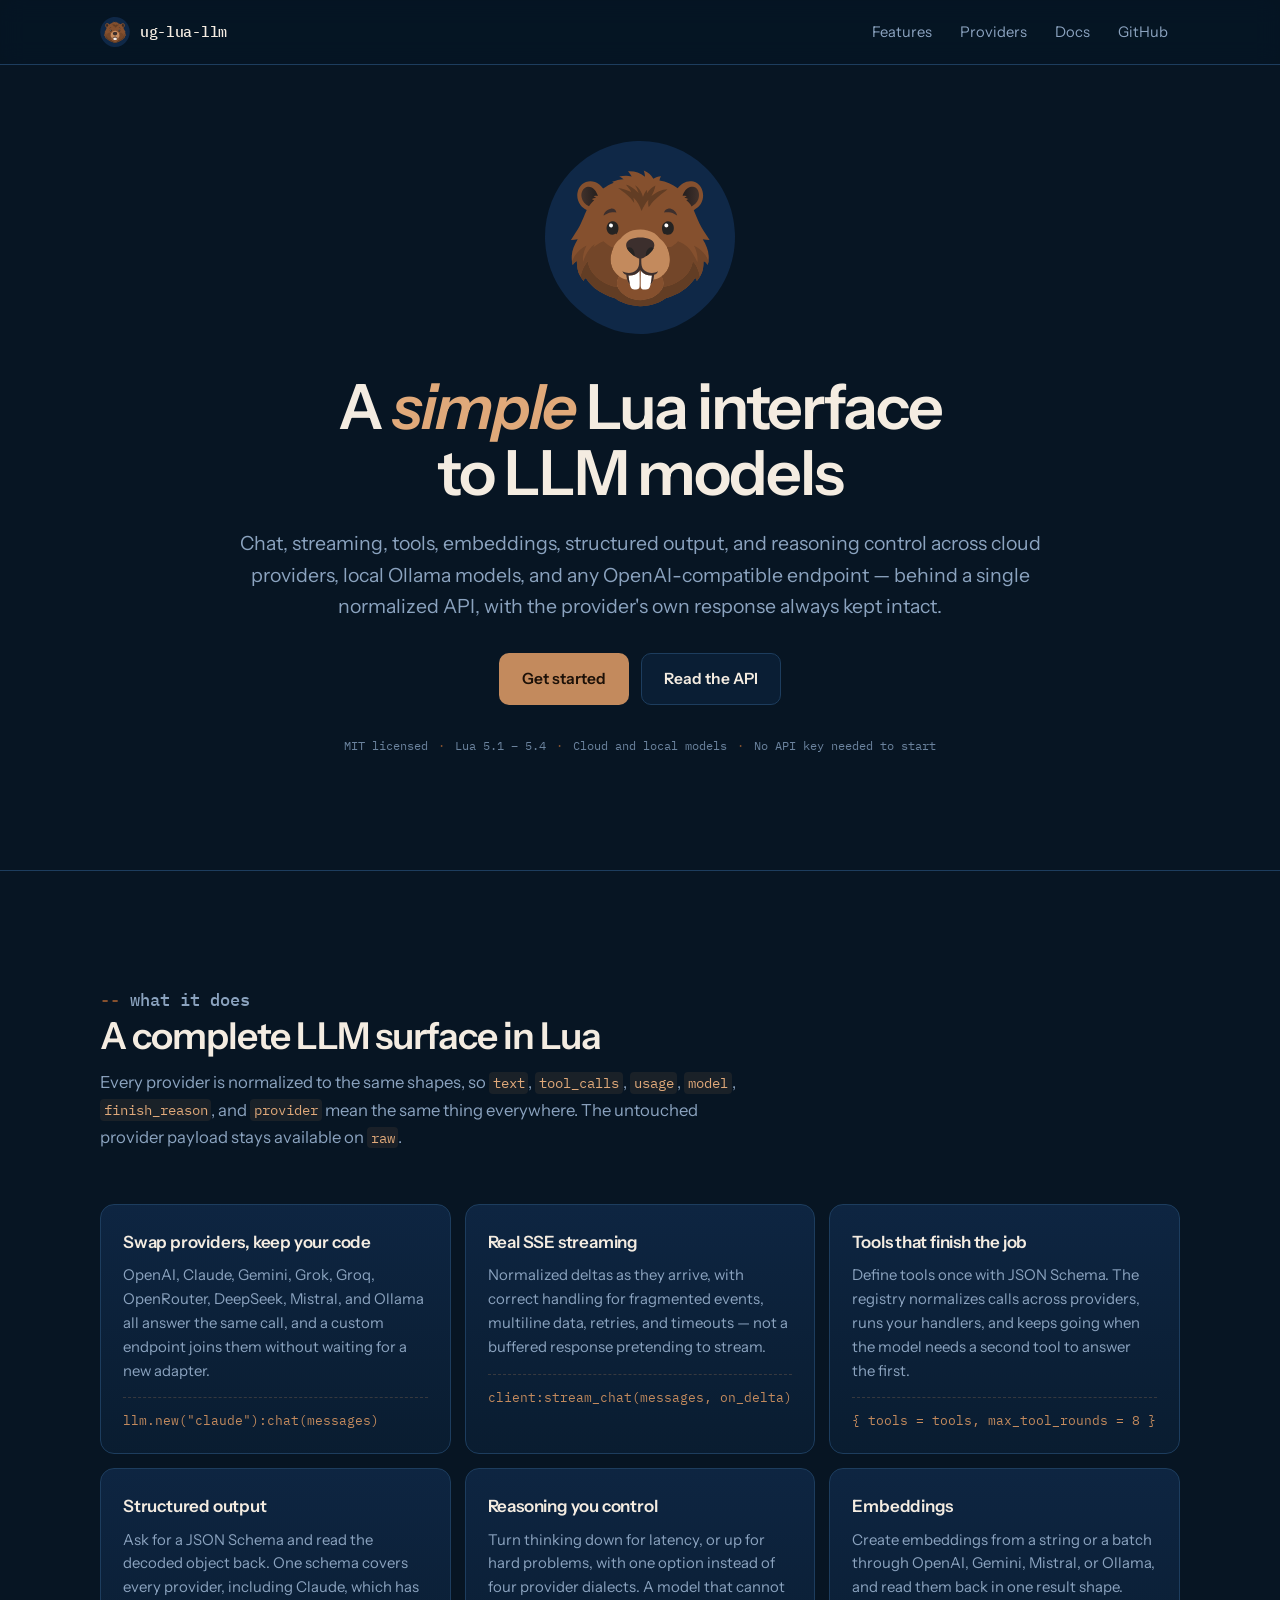
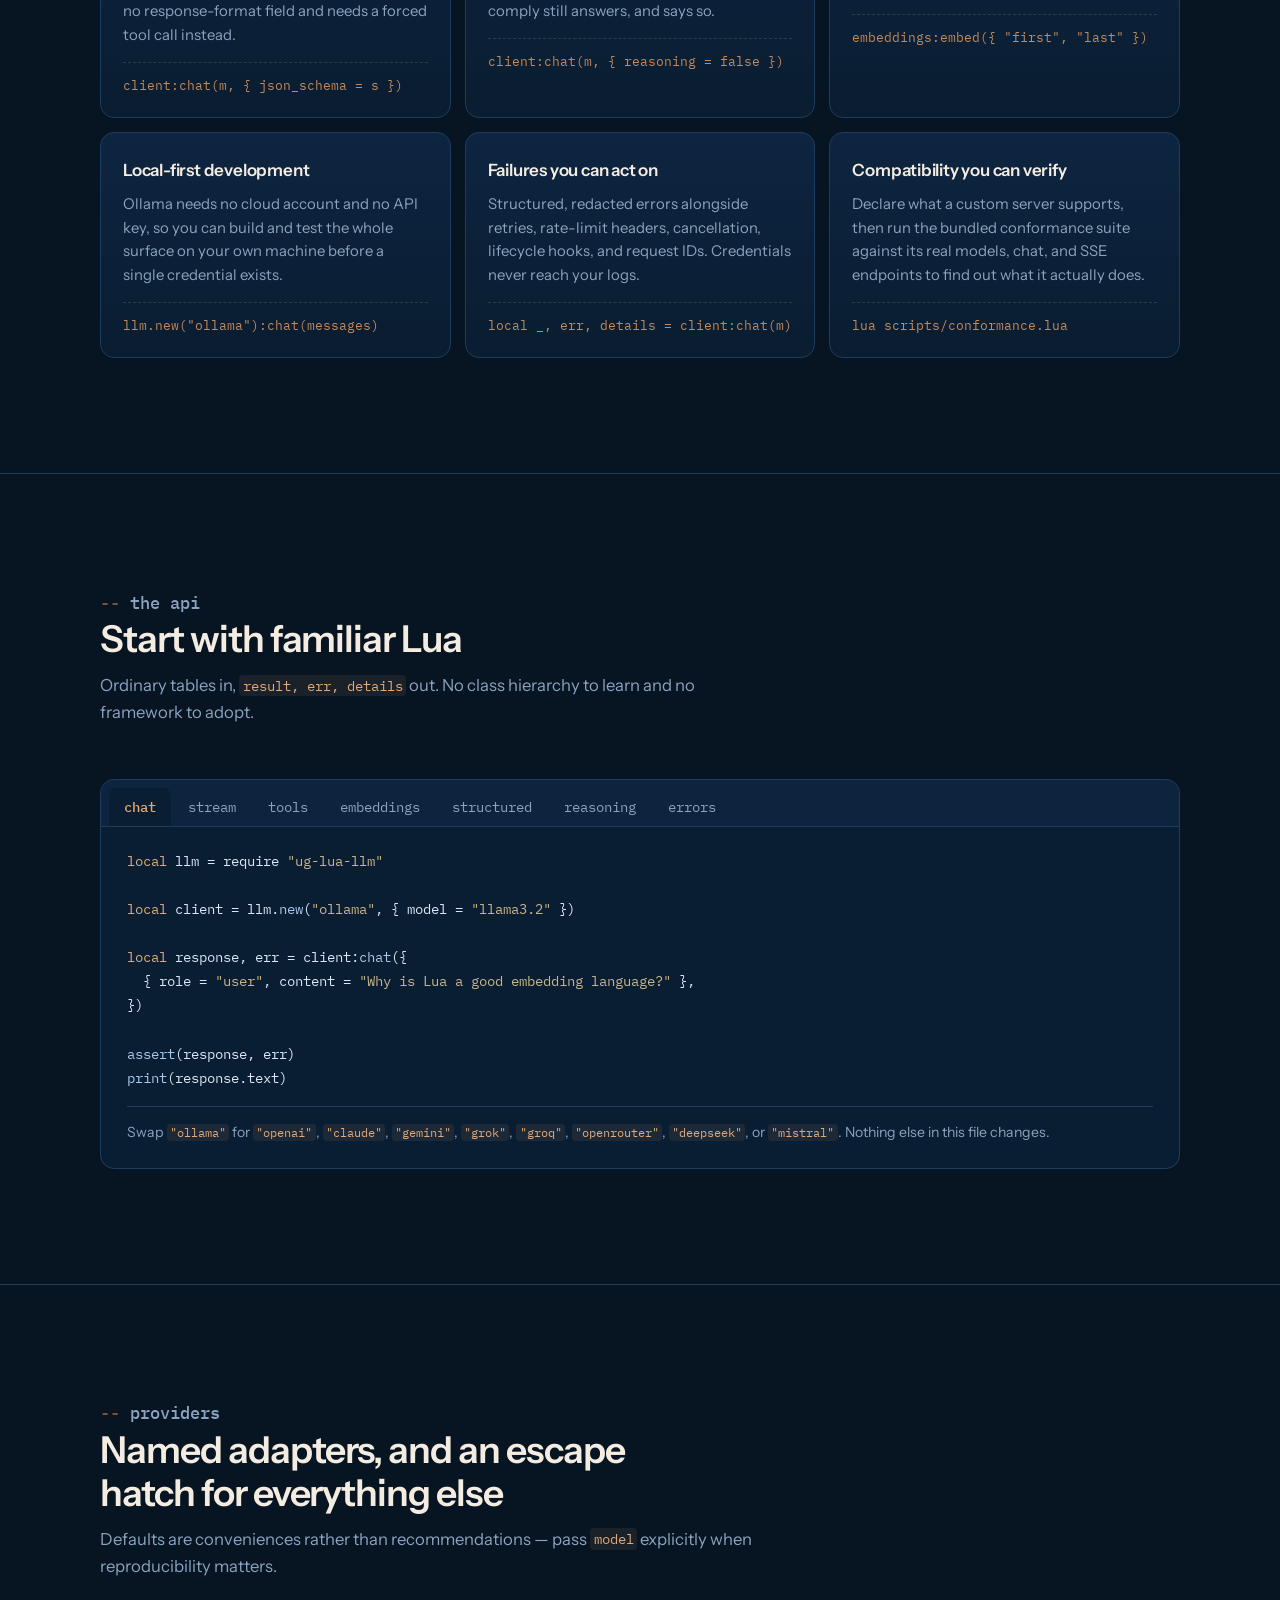
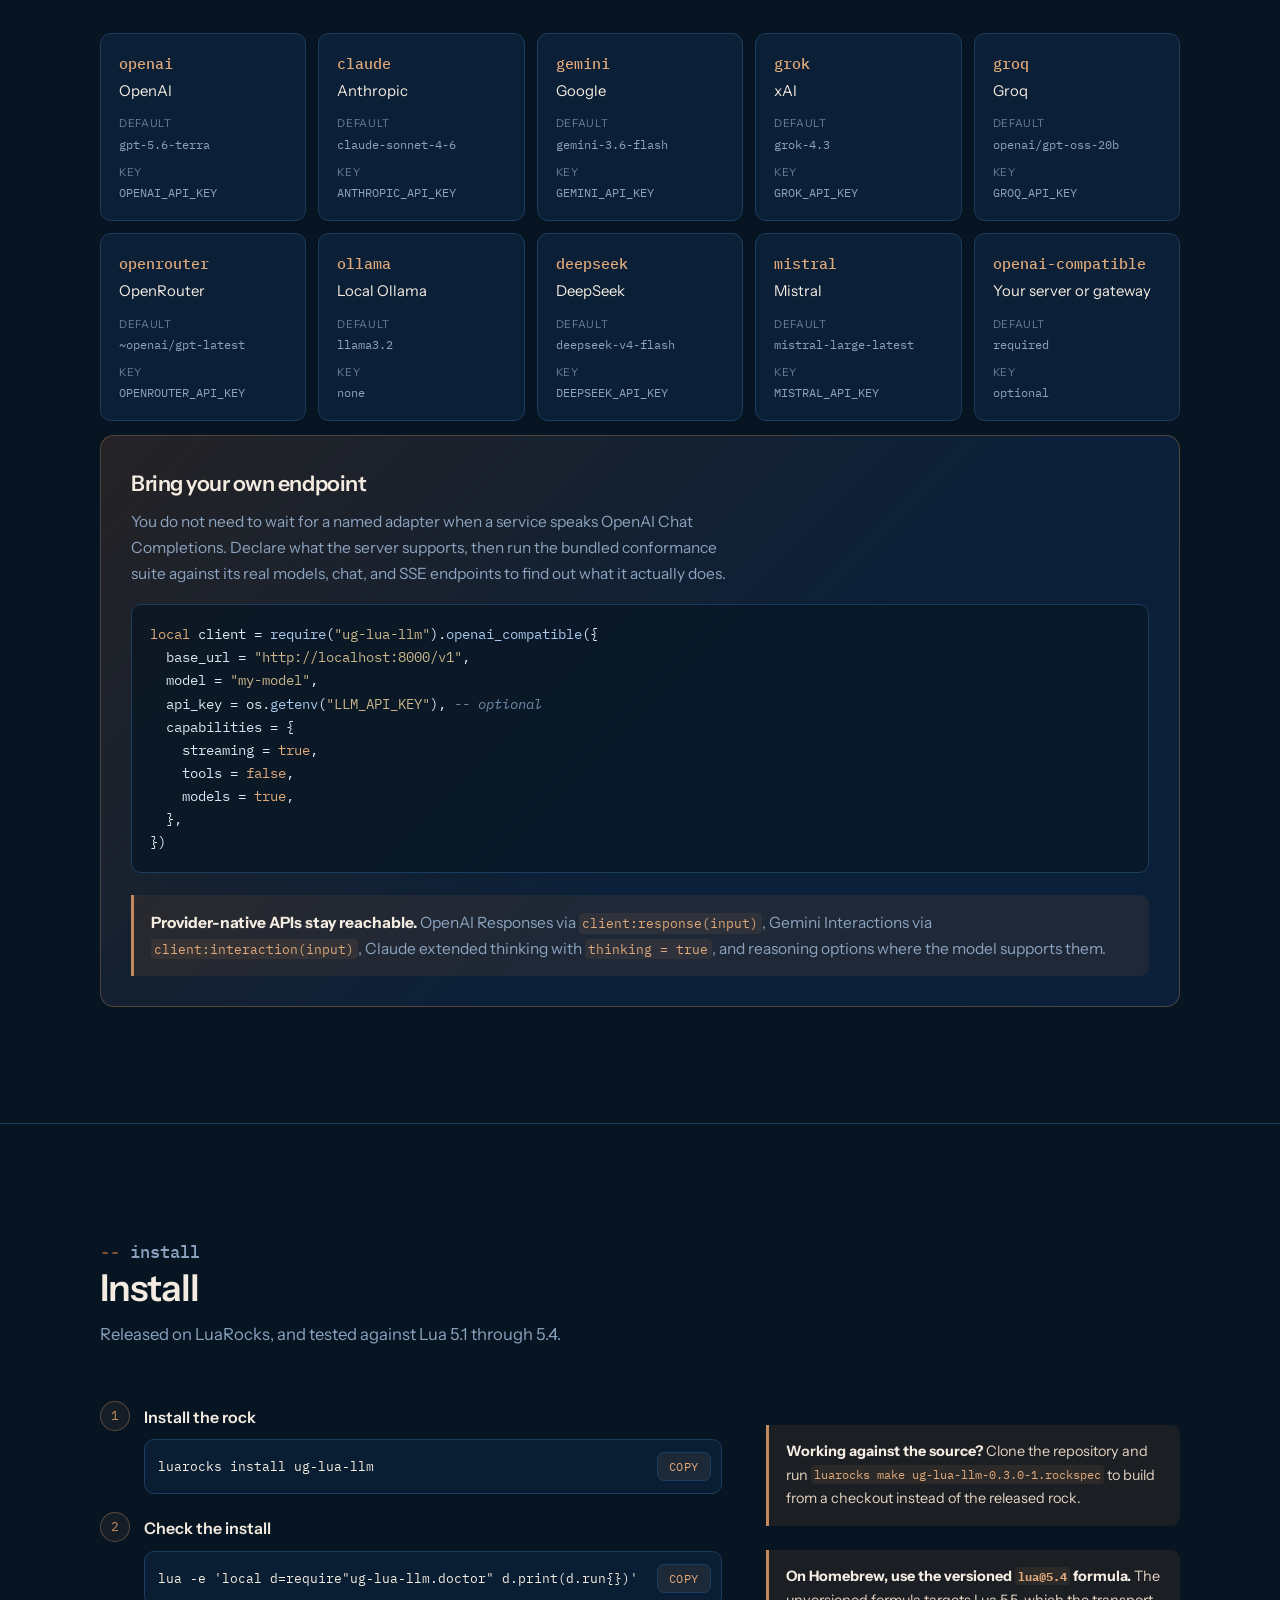
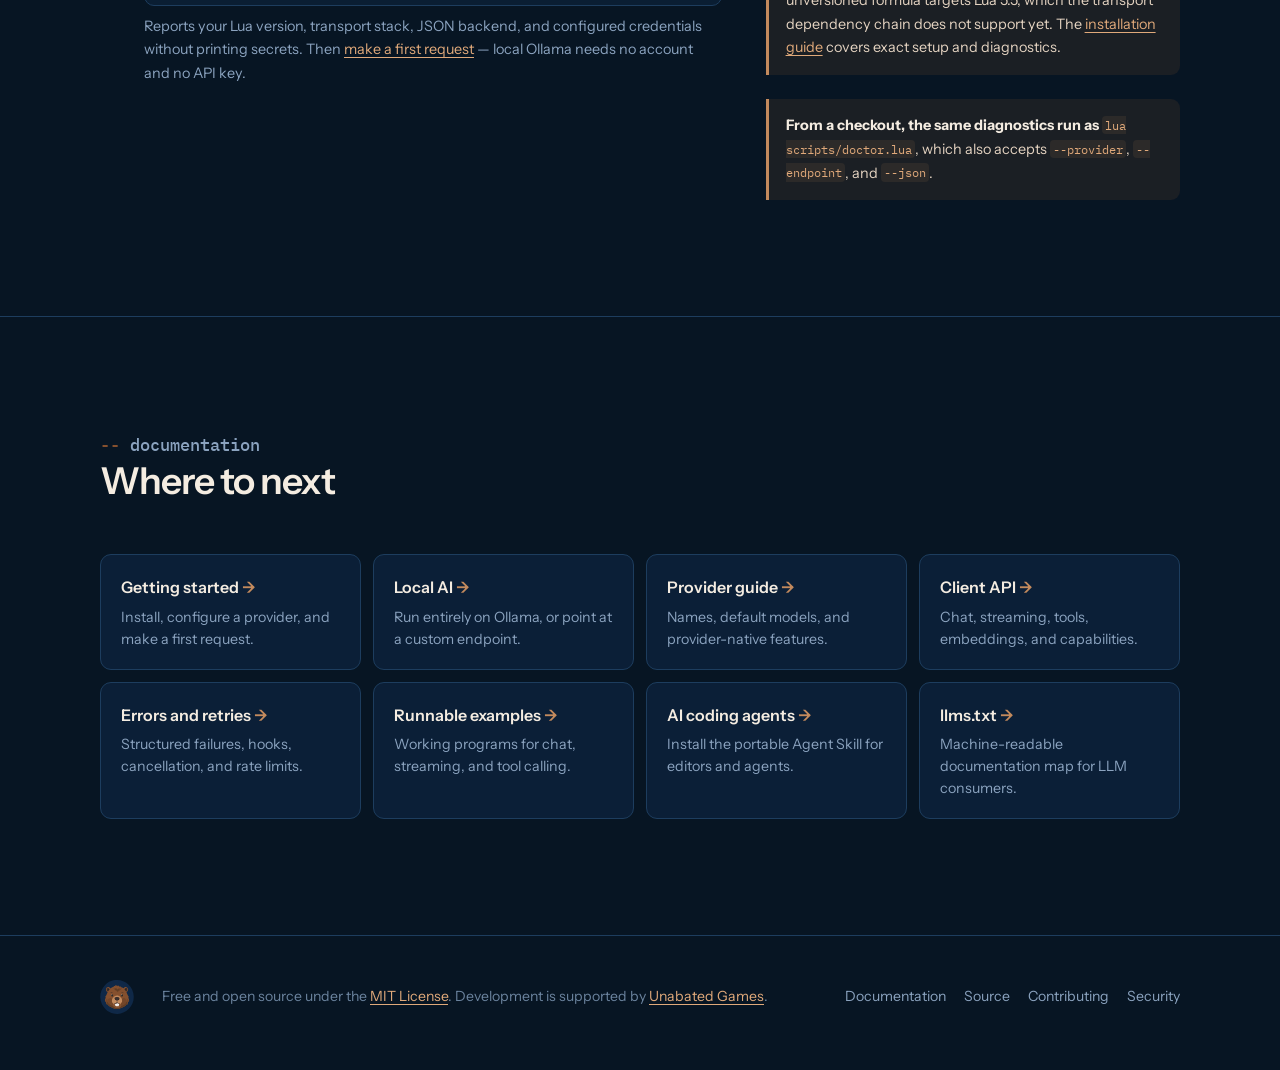
==== commit 33d9be35: "Fix embeddings, found by running the audit properly The SCUA port ran the documentation audit I desc" ====
--- a/site/index.html
+++ b/site/index.html
@@ -176,7 +176,7 @@
               <h3>Embeddings</h3>
               <p>
                 Create embeddings from a string or a batch through OpenAI,
-                Gemini, Mistral, Ollama, or DeepSeek, and read them back in one
+                Gemini, Mistral, or Ollama, and read them back in one
                 result shape.
               </p>
               <code class="sig">embeddings:embed({ "first", "last" })</code>
@@ -304,7 +304,7 @@
 
 local result = assert(embeddings:embed({ "first", "second" }))</pre>
               <p class="panel-note">
-                Available for OpenAI, Gemini, Mistral, Ollama, and DeepSeek.
+                Available for OpenAI, Gemini, Mistral, and Ollama.
               </p>
             </div>
 
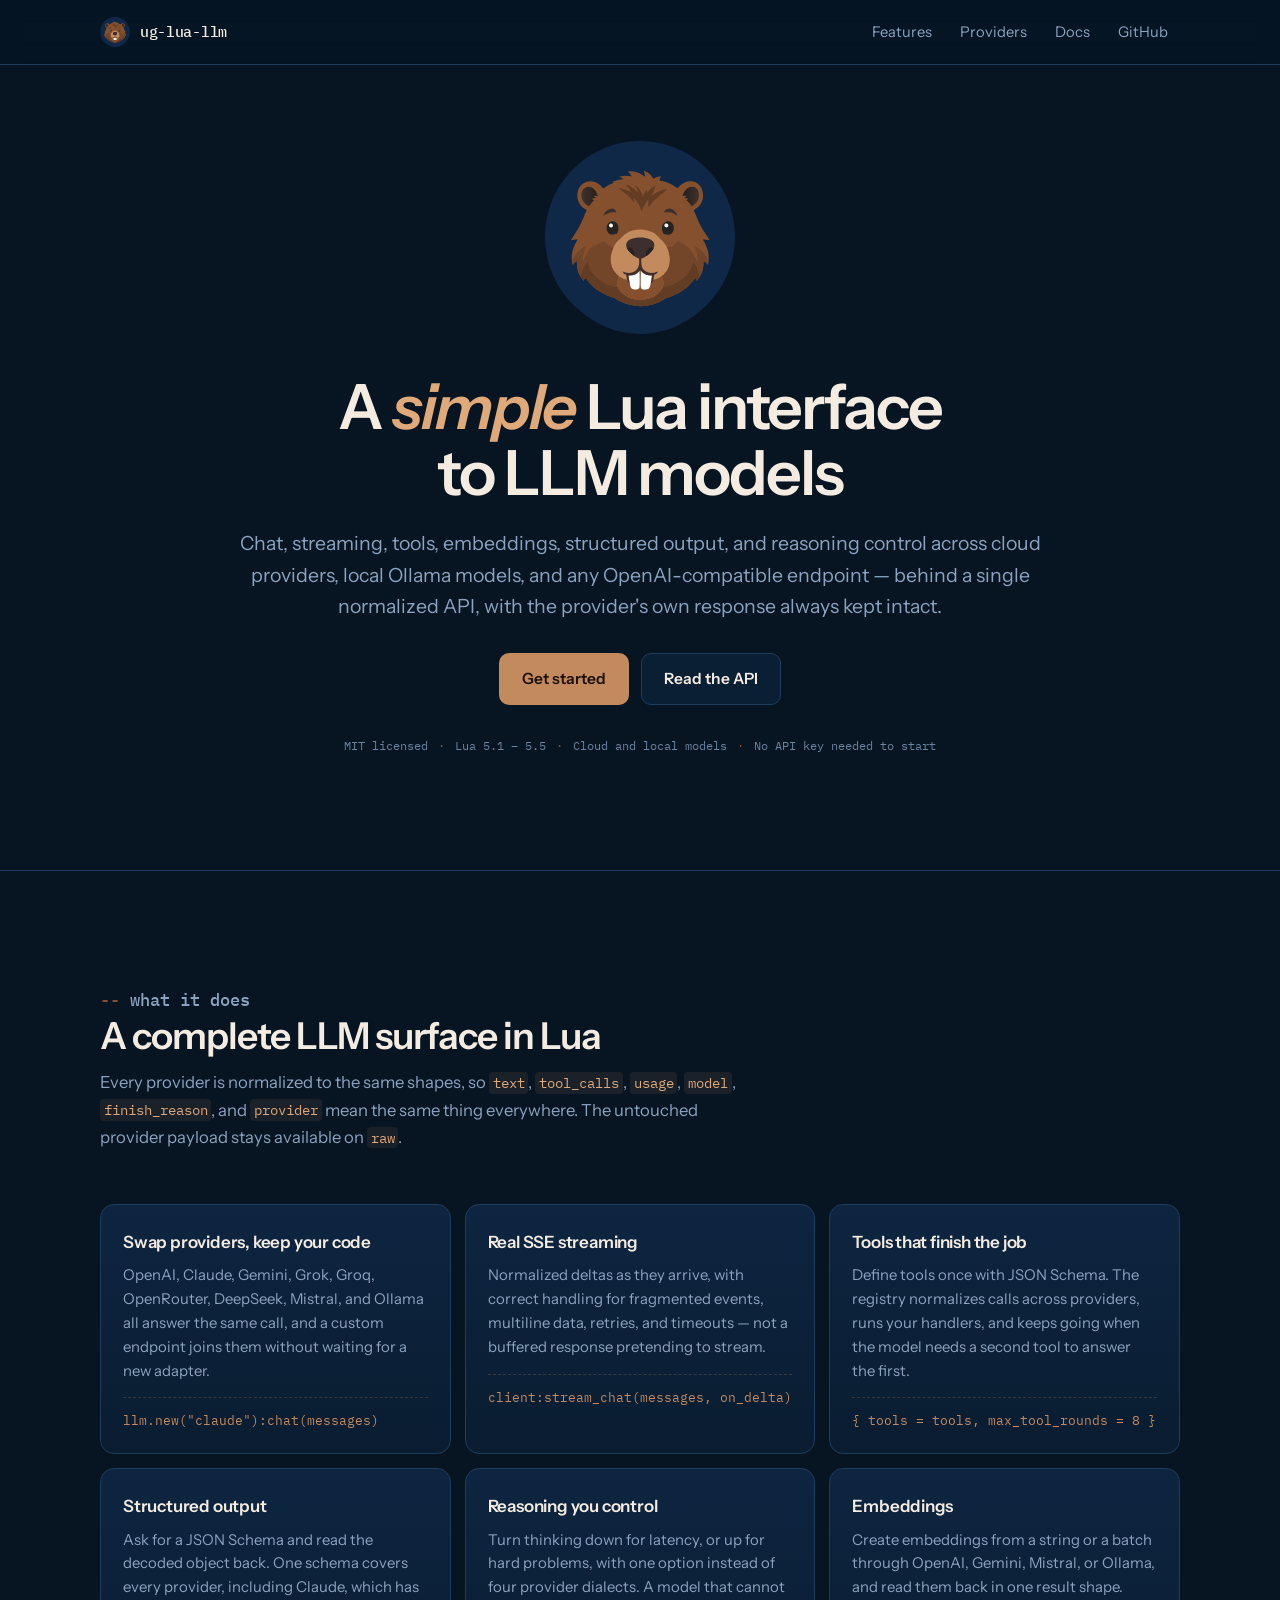
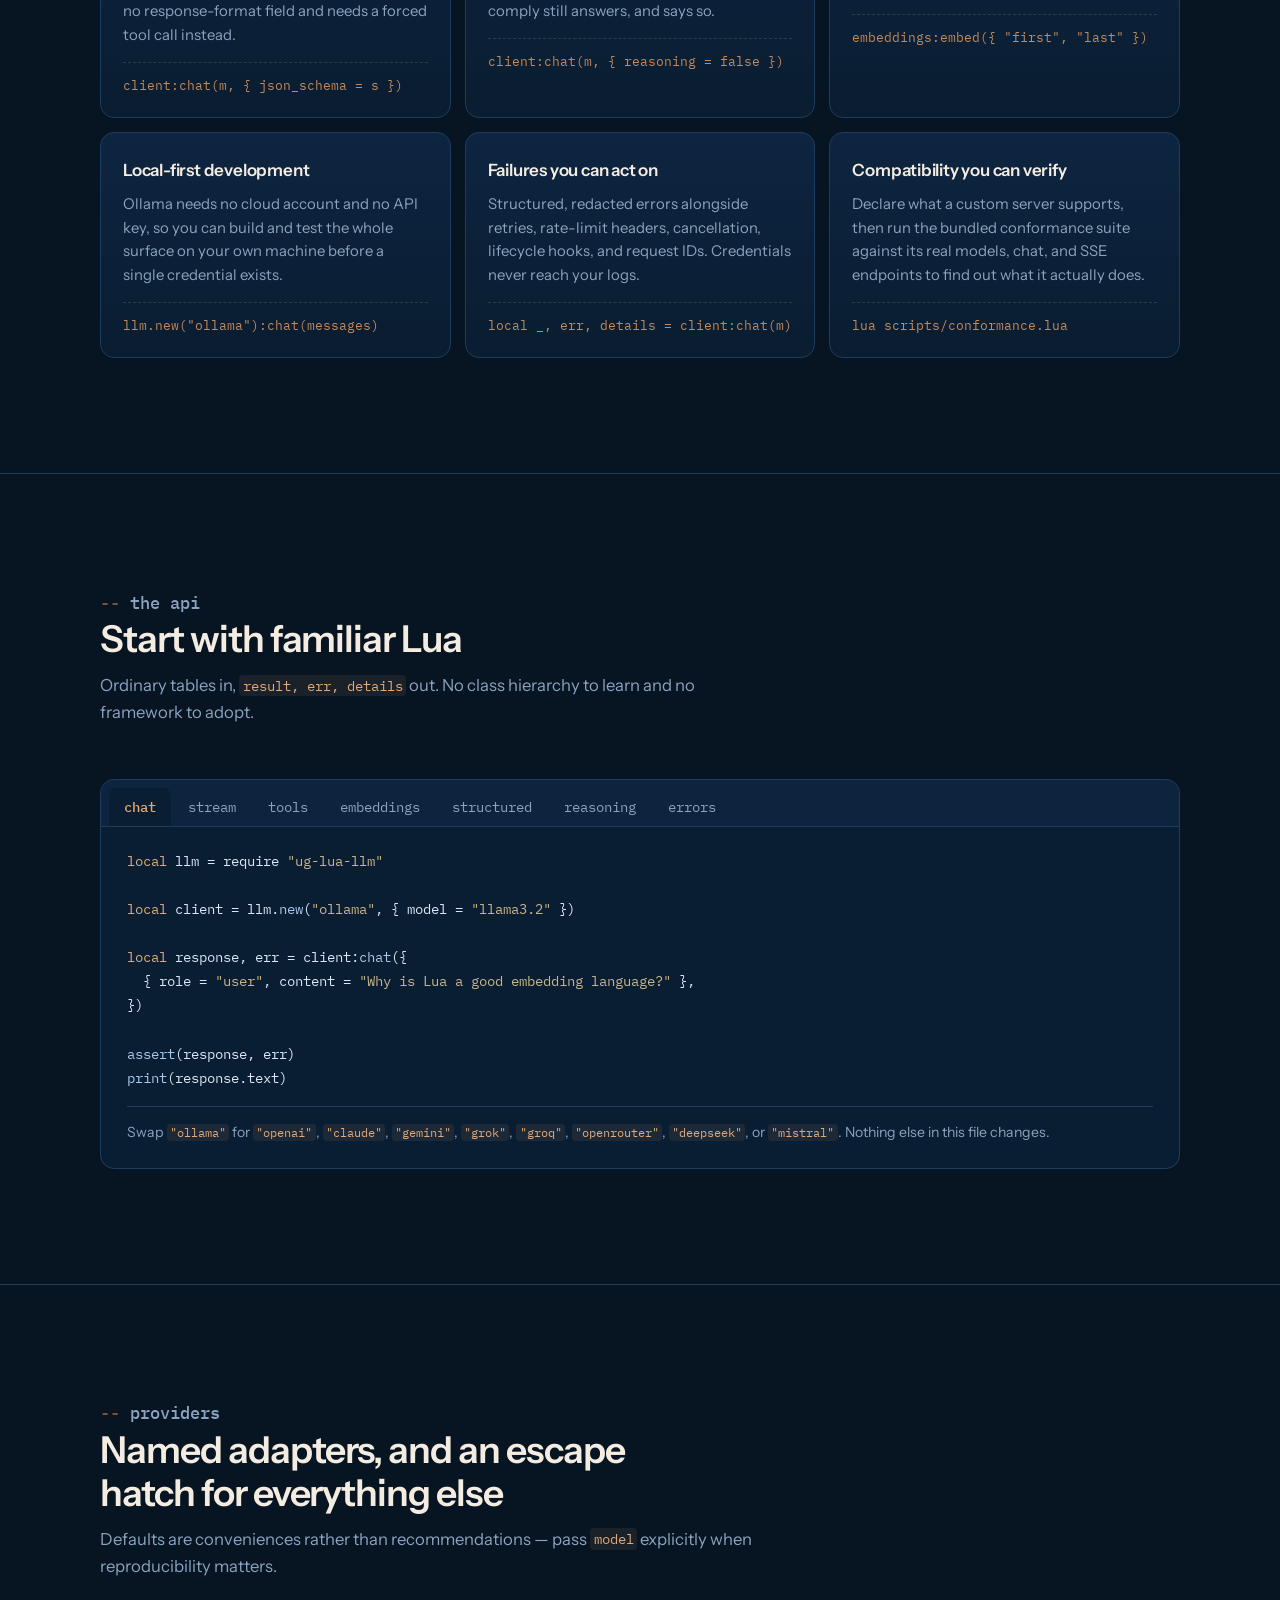
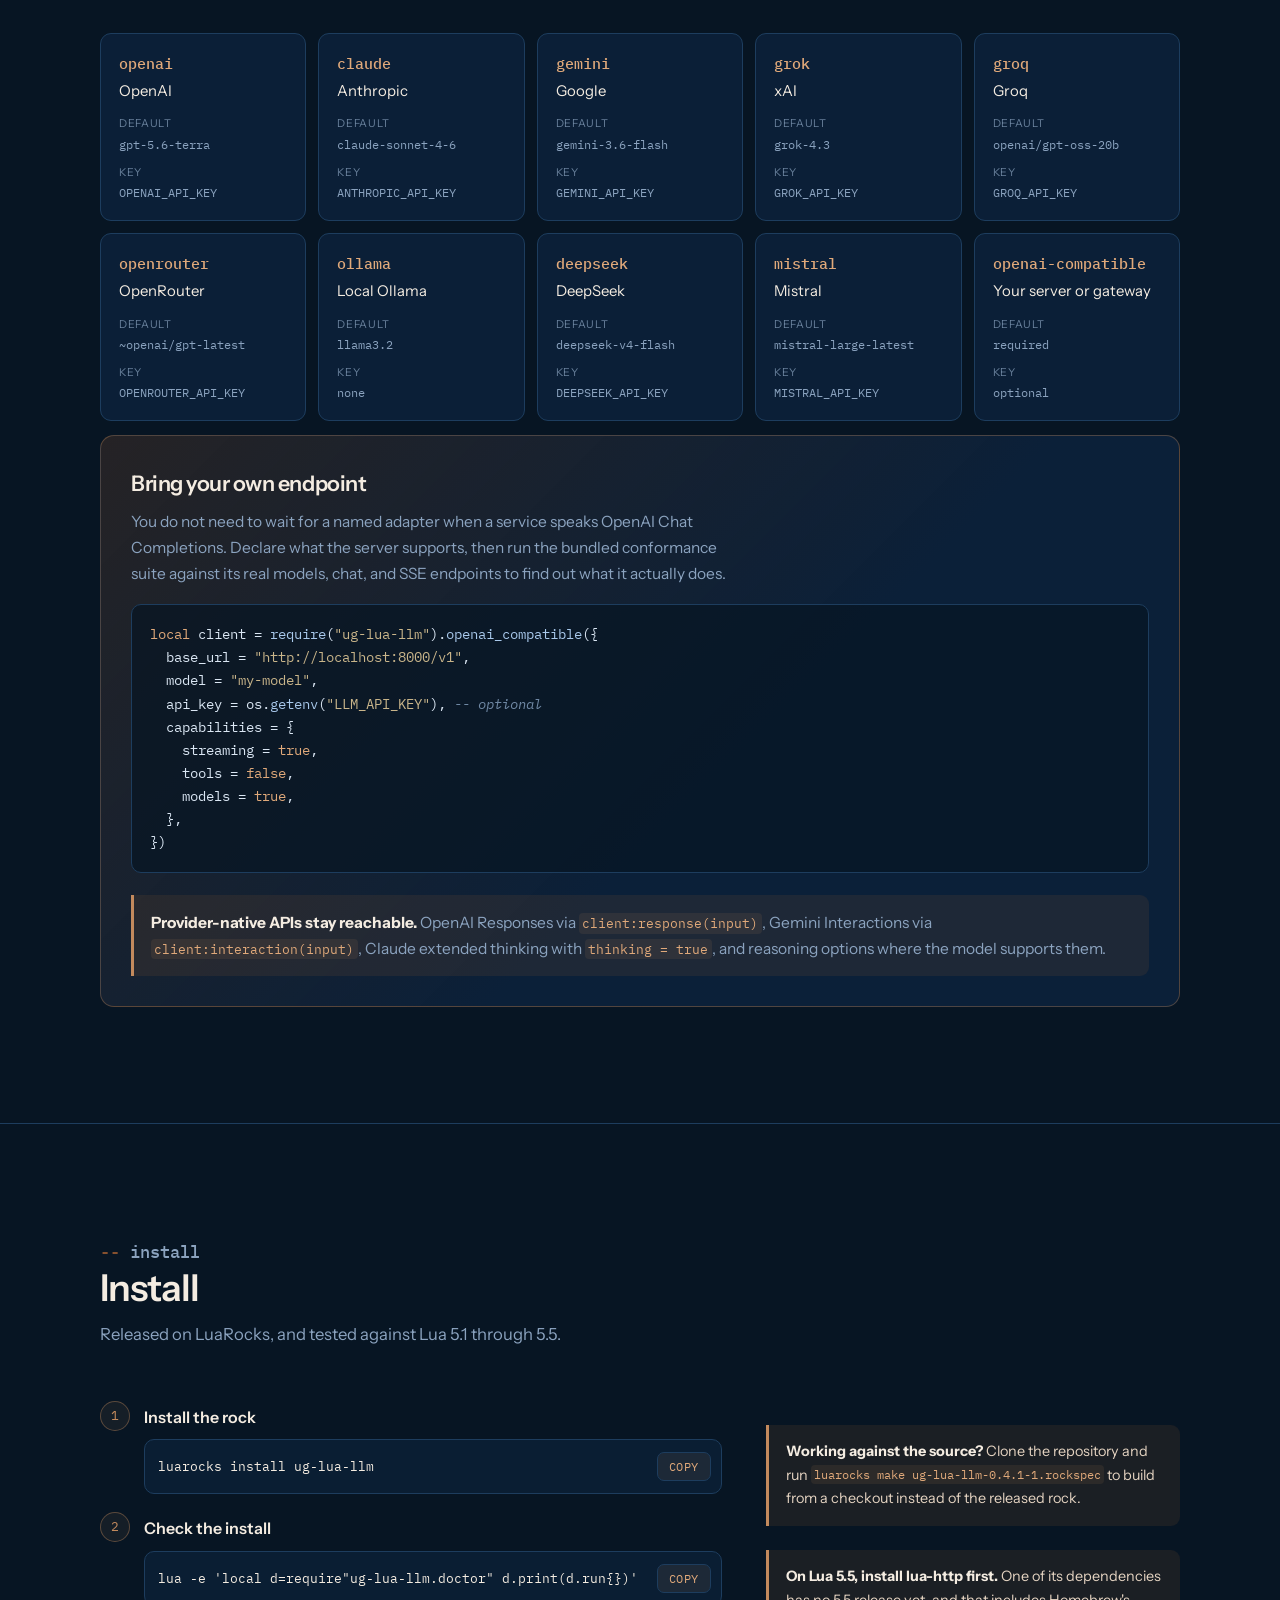
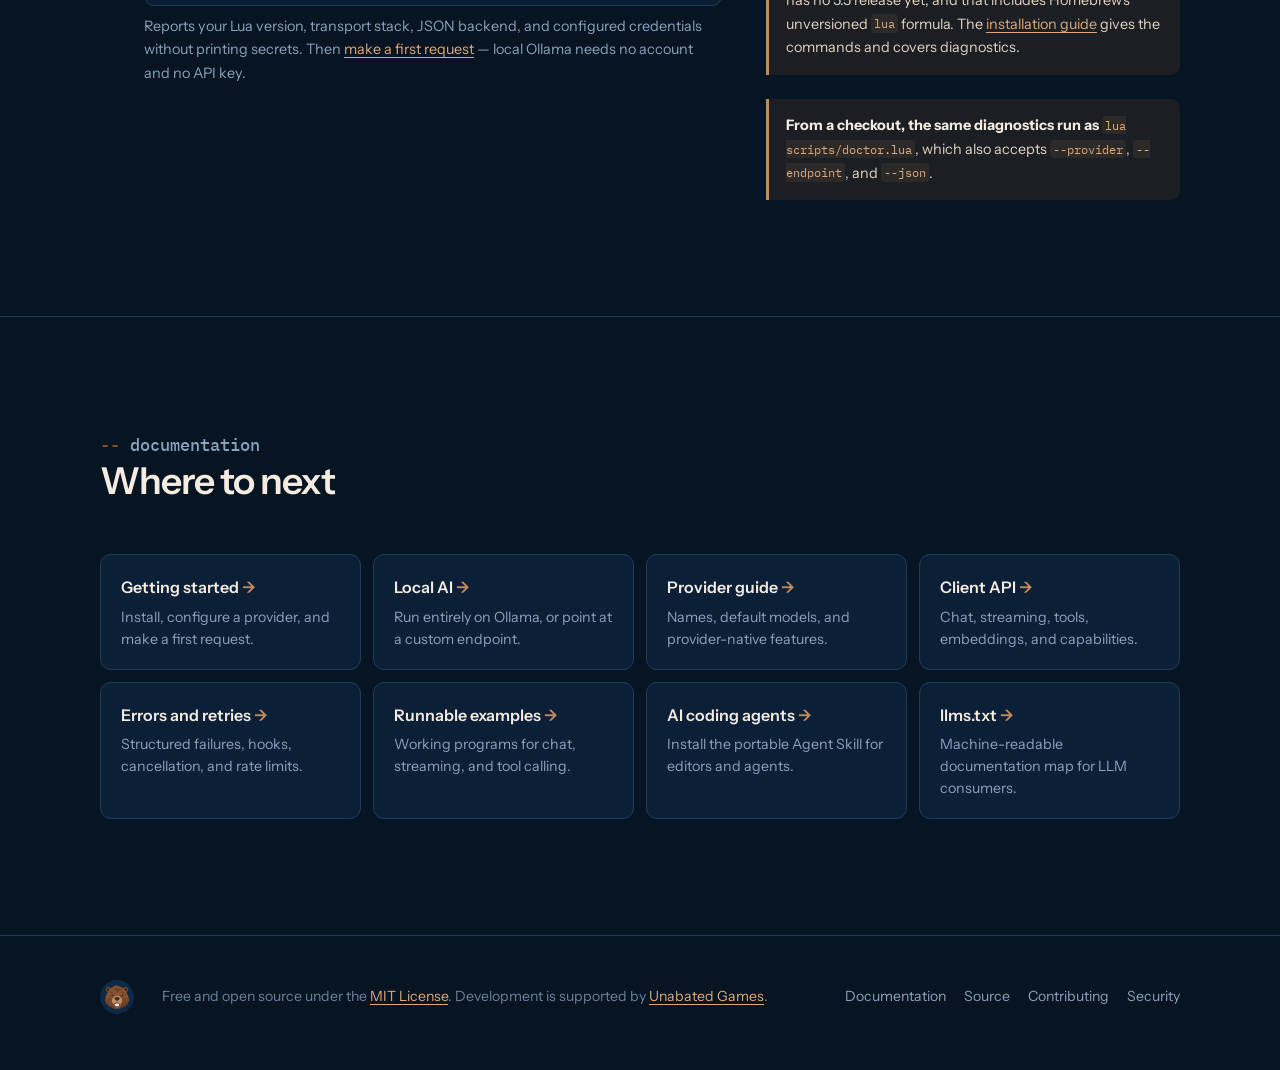
==== commit 9a8c9276: "Support Lua 5.5, and release 0.4.1 The rockspec capped Lua below 5.5, so `luarocks install ug-lua-ll" ====
--- a/site/index.html
+++ b/site/index.html
@@ -6,7 +6,7 @@
     <title>ug-lua-llm — a simple Lua interface to LLM models</title>
     <meta
       name="description"
-      content="A unified Lua 5.1–5.4 client for cloud LLM APIs, local Ollama models, and any OpenAI-compatible endpoint. Chat, streaming, tools, embeddings, structured output, and reasoning control behind one normalized API."
+      content="A unified Lua 5.1–5.5 client for cloud LLM APIs, local Ollama models, and any OpenAI-compatible endpoint. Chat, streaming, tools, embeddings, structured output, and reasoning control behind one normalized API."
     />
     <meta name="theme-color" content="#071523" />
     <meta name="color-scheme" content="dark" />
@@ -19,7 +19,7 @@
     <meta property="og:title" content="ug-lua-llm — a simple Lua interface to LLM models" />
     <meta
       property="og:description"
-      content="Chat, streaming, tools, embeddings, structured output, and reasoning control across cloud providers, local Ollama, and any OpenAI-compatible endpoint. Lua 5.1–5.4, MIT licensed."
+      content="Chat, streaming, tools, embeddings, structured output, and reasoning control across cloud providers, local Ollama, and any OpenAI-compatible endpoint. Lua 5.1–5.5, MIT licensed."
     />
     <meta property="og:url" content="https://unabated-games.github.io/ug-lua-llm/" />
     <meta property="og:image" content="https://unabated-games.github.io/ug-lua-llm/assets/og-image.png" />
@@ -100,7 +100,7 @@
 
           <ul class="badges">
             <li>MIT licensed</li>
-            <li>Lua 5.1 – 5.4</li>
+            <li>Lua 5.1 – 5.5</li>
             <li>Cloud and local models</li>
             <li>No API key needed to start</li>
           </ul>
@@ -496,7 +496,7 @@
             <p class="eyebrow">install</p>
             <h2>Install</h2>
             <p>
-              Released on LuaRocks, and tested against Lua 5.1 through 5.4.
+              Released on LuaRocks, and tested against Lua 5.1 through 5.5.
             </p>
           </div>
 
@@ -532,15 +532,15 @@
               <p class="note">
                 <strong>Working against the source?</strong> Clone the
                 repository and run
-                <code>luarocks make ug-lua-llm-0.3.0-1.rockspec</code> to build
+                <code>luarocks make ug-lua-llm-0.4.1-1.rockspec</code> to build
                 from a checkout instead of the released rock.
               </p>
               <p class="note">
-                <strong>On Homebrew, use the versioned <code>lua@5.4</code>
-                formula.</strong> The unversioned formula targets Lua 5.5,
-                which the transport dependency chain does not support yet. The
-                <a href="docs/#/getting-started">installation guide</a> covers
-                exact setup and diagnostics.
+                <strong>On Lua 5.5, install lua-http first.</strong> One of
+                its dependencies has no 5.5 release yet, and that includes
+                Homebrew's unversioned <code>lua</code> formula. The
+                <a href="docs/#/getting-started?id=lua-55">installation guide</a>
+                gives the commands and covers diagnostics.
               </p>
               <p class="note">
                 <strong>From a checkout, the same diagnostics run as</strong>
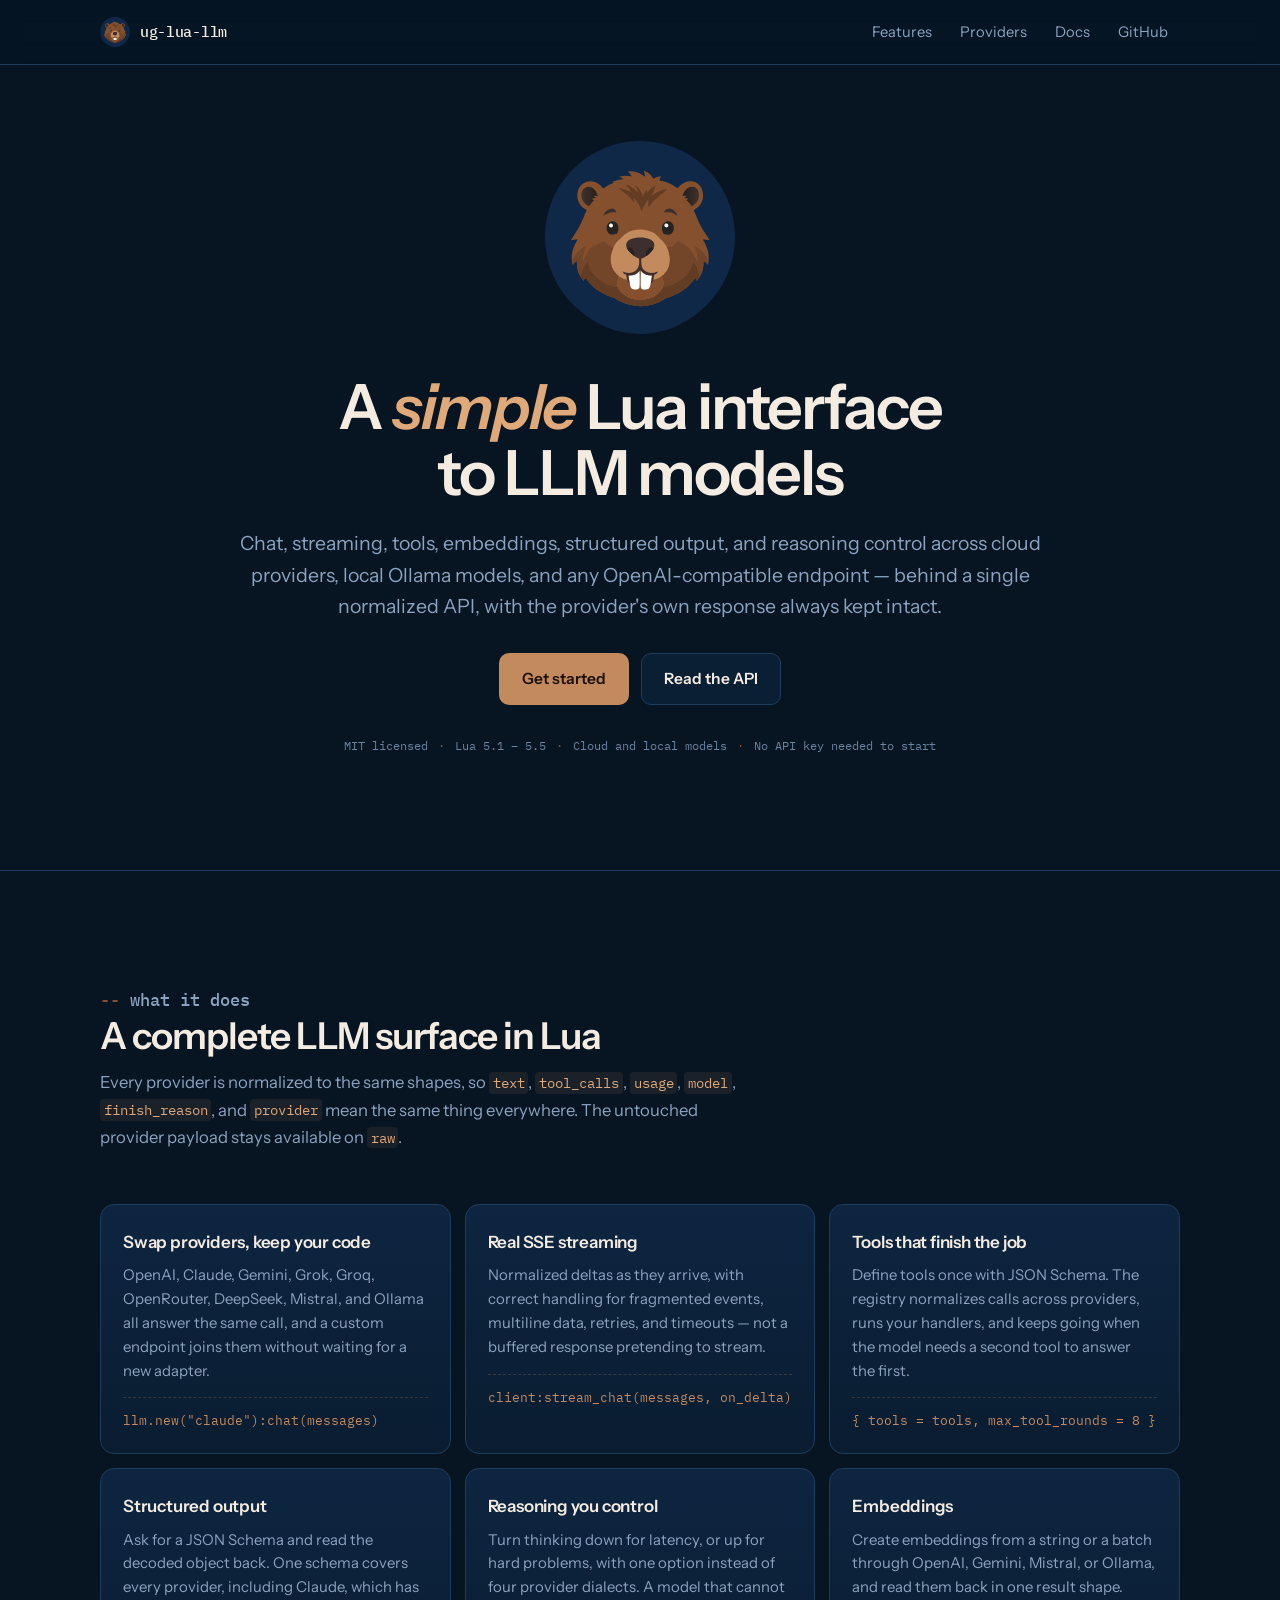
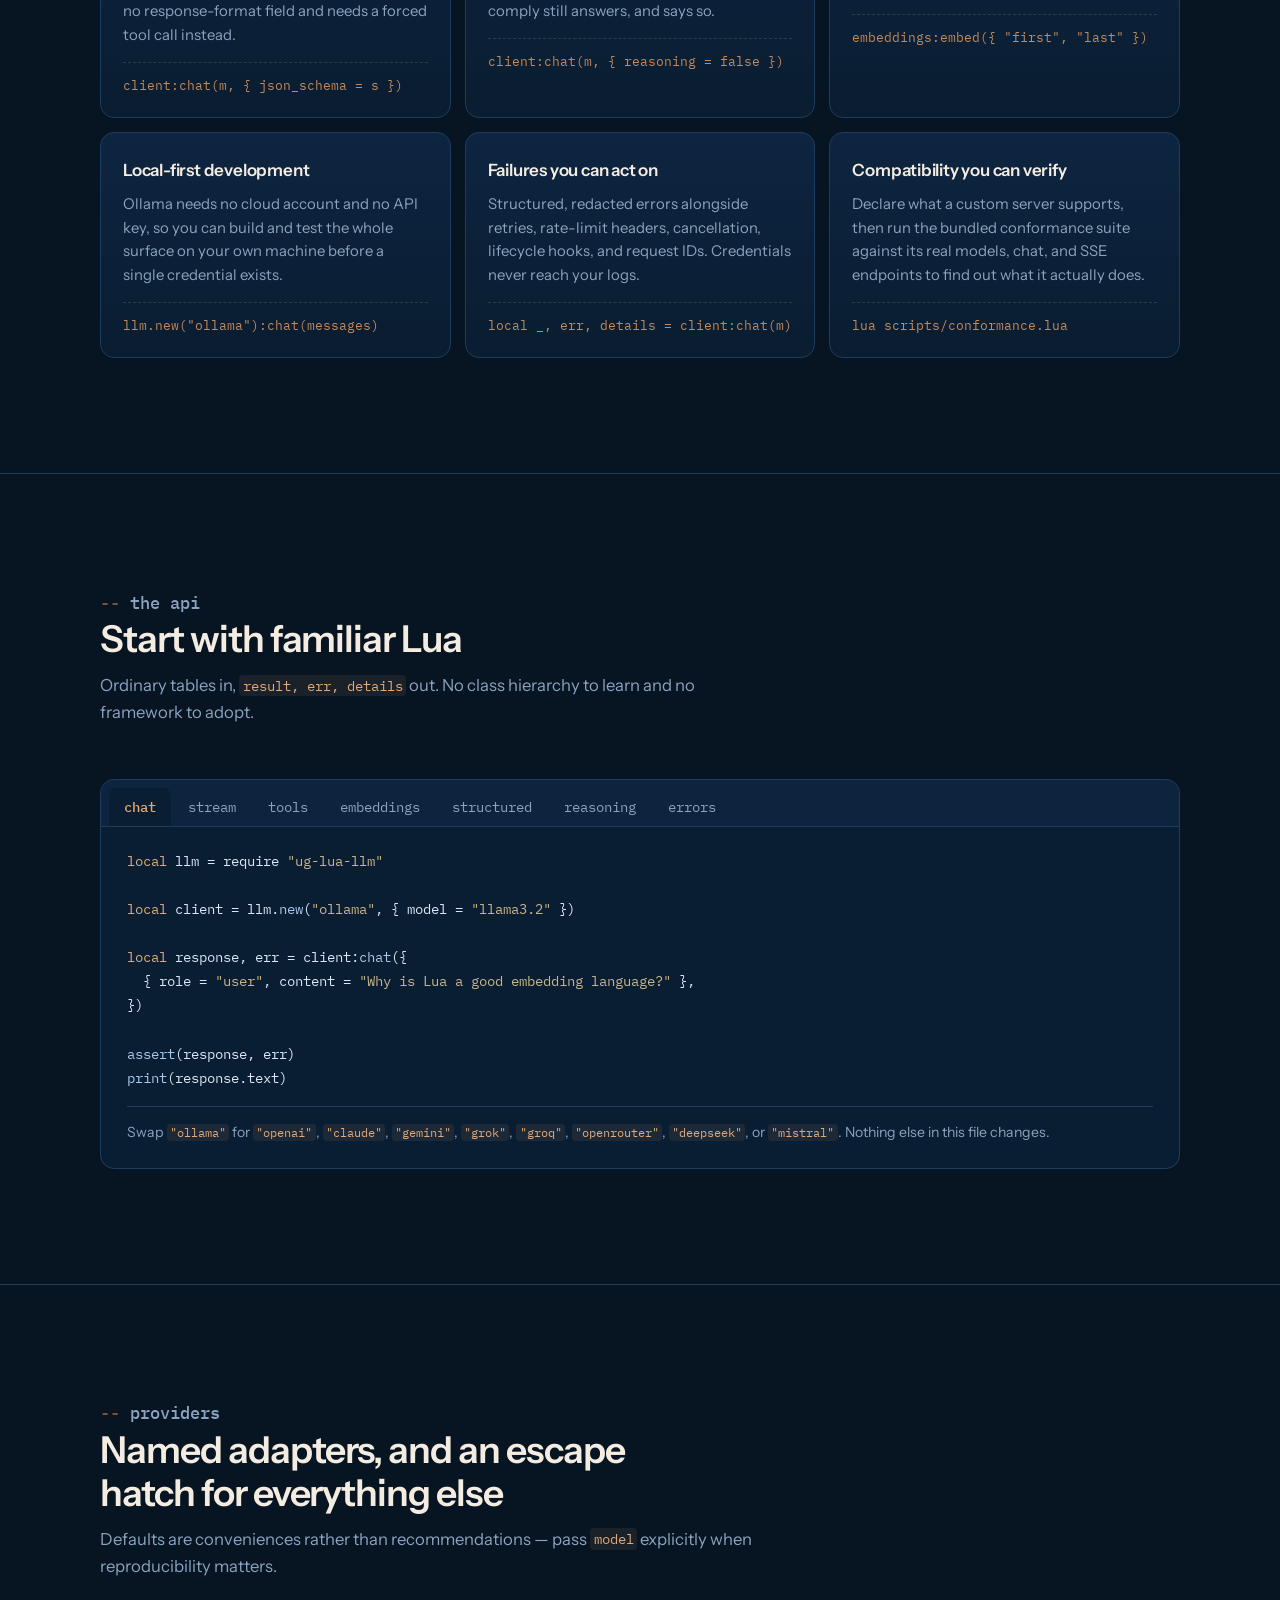
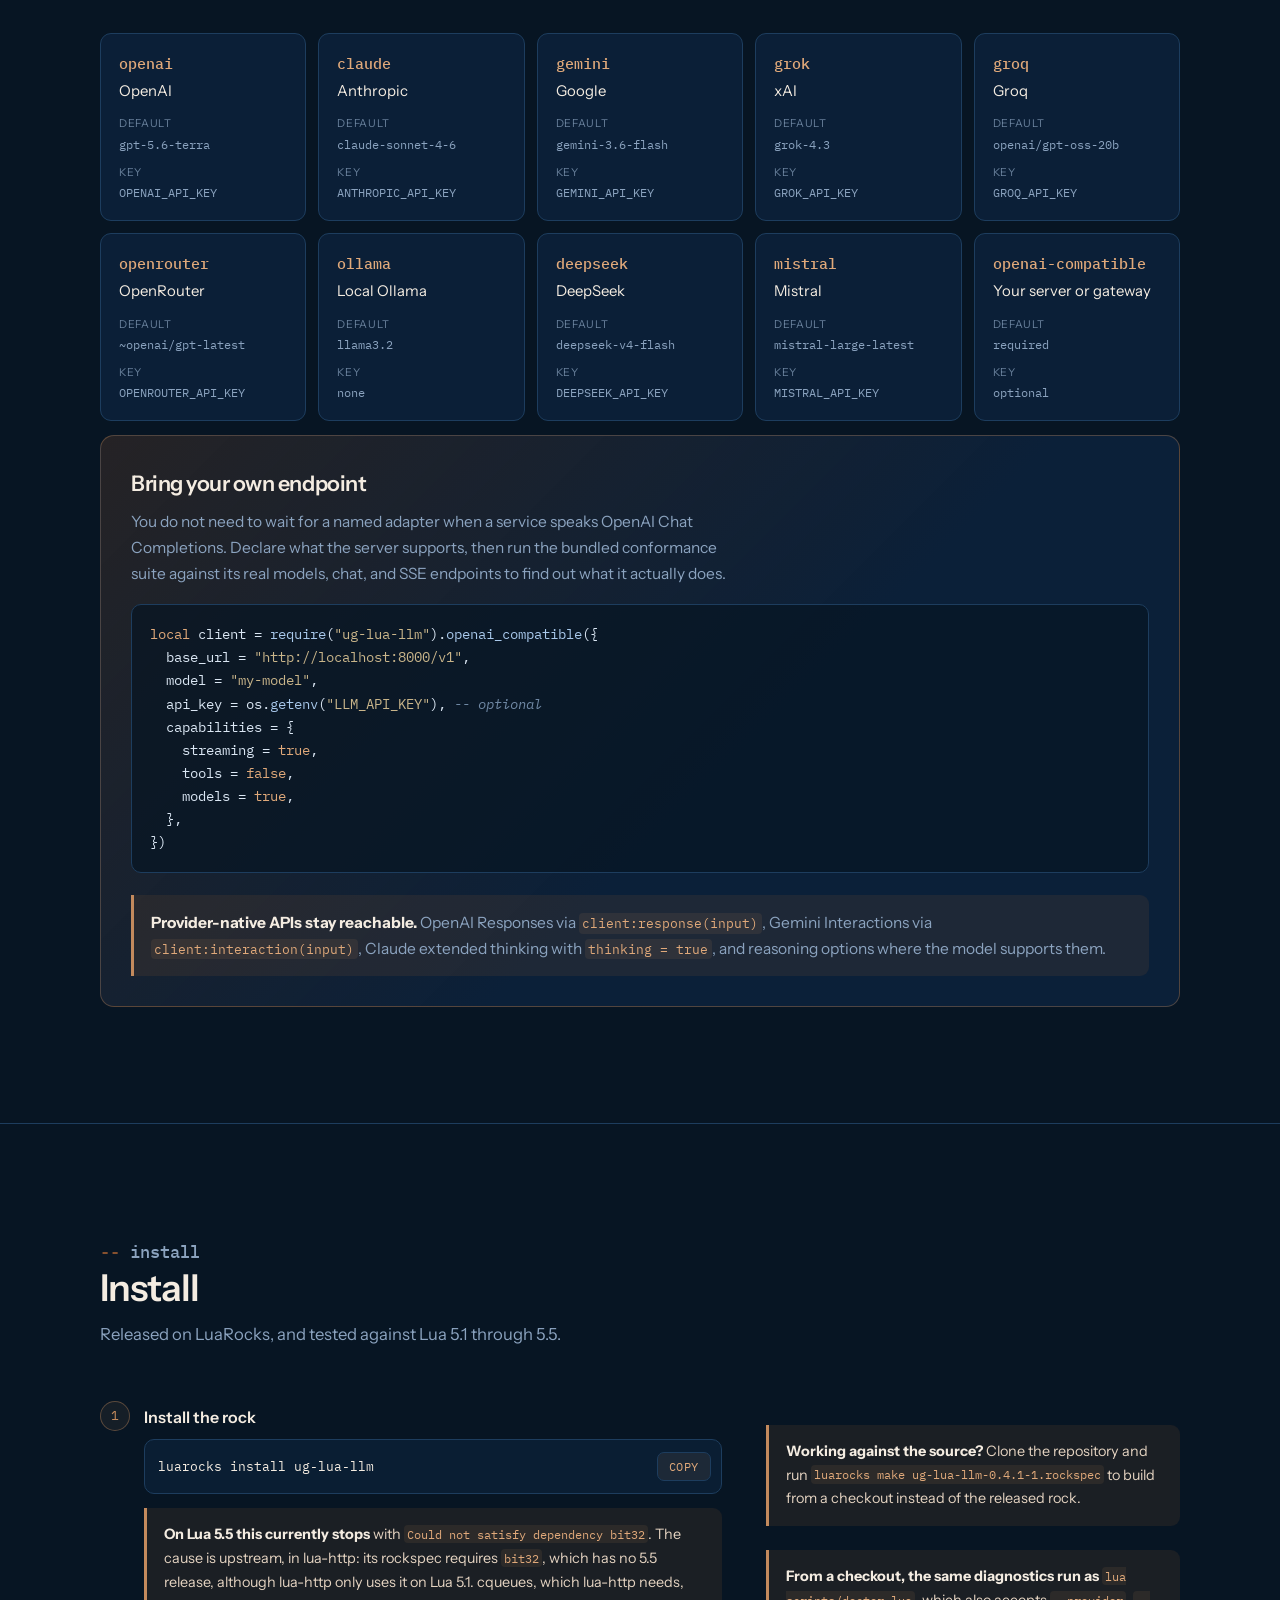
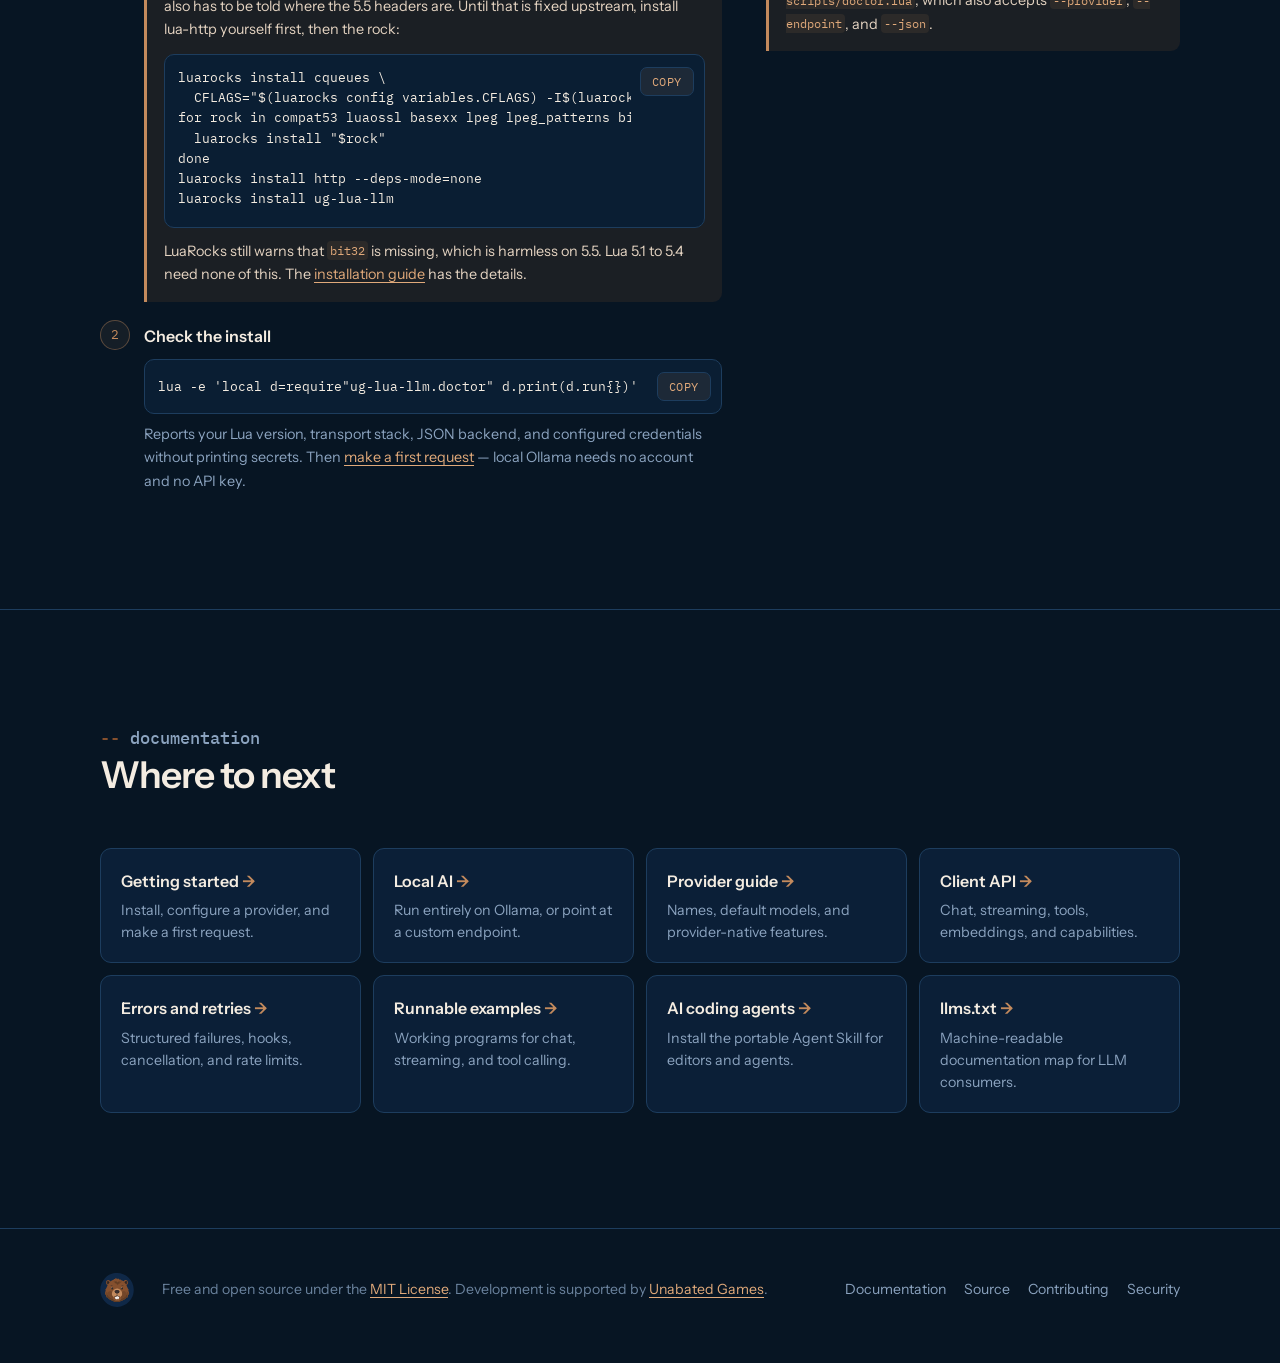
==== commit 28c7cd12: "Put the Lua 5.5 workaround where people install On Lua 5.5, `luarocks install ug-lua-llm` stops with" ====
--- a/site/index.html
+++ b/site/index.html
@@ -509,6 +509,35 @@
                     <code>luarocks install ug-lua-llm</code>
                     <button type="button" data-copy>Copy</button>
                   </div>
+                  <div class="note">
+                    <p>
+                      <strong>On Lua 5.5 this currently stops</strong> with
+                      <code>Could not satisfy dependency bit32</code>. The
+                      cause is upstream, in lua-http: its rockspec requires
+                      <code>bit32</code>, which has no 5.5 release, although
+                      lua-http only uses it on Lua 5.1. cqueues, which
+                      lua-http needs, also has to be told where the 5.5
+                      headers are. Until that is fixed upstream, install
+                      lua-http yourself first, then the rock:
+                    </p>
+                    <div class="copy copy-multi">
+                      <code>luarocks install cqueues \
+  CFLAGS="$(luarocks config variables.CFLAGS) -I$(luarocks config variables.LUA_INCDIR)"
+for rock in compat53 luaossl basexx lpeg lpeg_patterns binaryheap fifo; do
+  luarocks install "$rock"
+done
+luarocks install http --deps-mode=none
+luarocks install ug-lua-llm</code>
+                      <button type="button" data-copy>Copy</button>
+                    </div>
+                    <p>
+                      LuaRocks still warns that <code>bit32</code> is missing,
+                      which is harmless on 5.5. Lua 5.1 to 5.4 need none of
+                      this. The
+                      <a href="docs/#/getting-started?id=lua-55">installation guide</a>
+                      has the details.
+                    </p>
+                  </div>
                 </div>
               </li>
               <li>
@@ -536,13 +565,6 @@
                 from a checkout instead of the released rock.
               </p>
               <p class="note">
-                <strong>On Lua 5.5, install lua-http first.</strong> One of
-                its dependencies has no 5.5 release yet, and that includes
-                Homebrew's unversioned <code>lua</code> formula. The
-                <a href="docs/#/getting-started?id=lua-55">installation guide</a>
-                gives the commands and covers diagnostics.
-              </p>
-              <p class="note">
                 <strong>From a checkout, the same diagnostics run as</strong>
                 <code>lua scripts/doctor.lua</code>, which also accepts
                 <code>--provider</code>, <code>--endpoint</code>, and
--- a/site/assets/site.css
+++ b/site/assets/site.css
@@ -593,6 +593,50 @@
   color: var(--cream);
 }
 
+/* The Lua 5.5 workaround sits inside its install step, so the callout holds
+   prose and a multi-line copy block rather than being a single paragraph. */
+.steps .note {
+  margin: 14px 0 0;
+}
+
+.steps .note p {
+  margin: 0;
+  color: inherit;
+}
+
+.steps .note .copy {
+  margin: 12px 0;
+}
+
+.copy-multi {
+  align-items: flex-start;
+}
+
+.note .copy-multi code {
+  white-space: pre;
+  color: var(--cream);
+  background: none;
+  border-radius: 0;
+  padding: 0;
+  font-size: 0.79rem;
+  line-height: 1.6;
+  /* Several lines overflow, so unlike the one-liners this needs to show that
+     it scrolls. */
+  scrollbar-width: thin;
+  scrollbar-color: var(--line) transparent;
+  padding-bottom: 6px;
+}
+
+.note .copy-multi code::-webkit-scrollbar {
+  display: block;
+  height: 6px;
+}
+
+.note .copy-multi code::-webkit-scrollbar-thumb {
+  background: var(--line);
+  border-radius: 3px;
+}
+
 /* ------------------------------------------------------------- next steps */
 
 .links {
